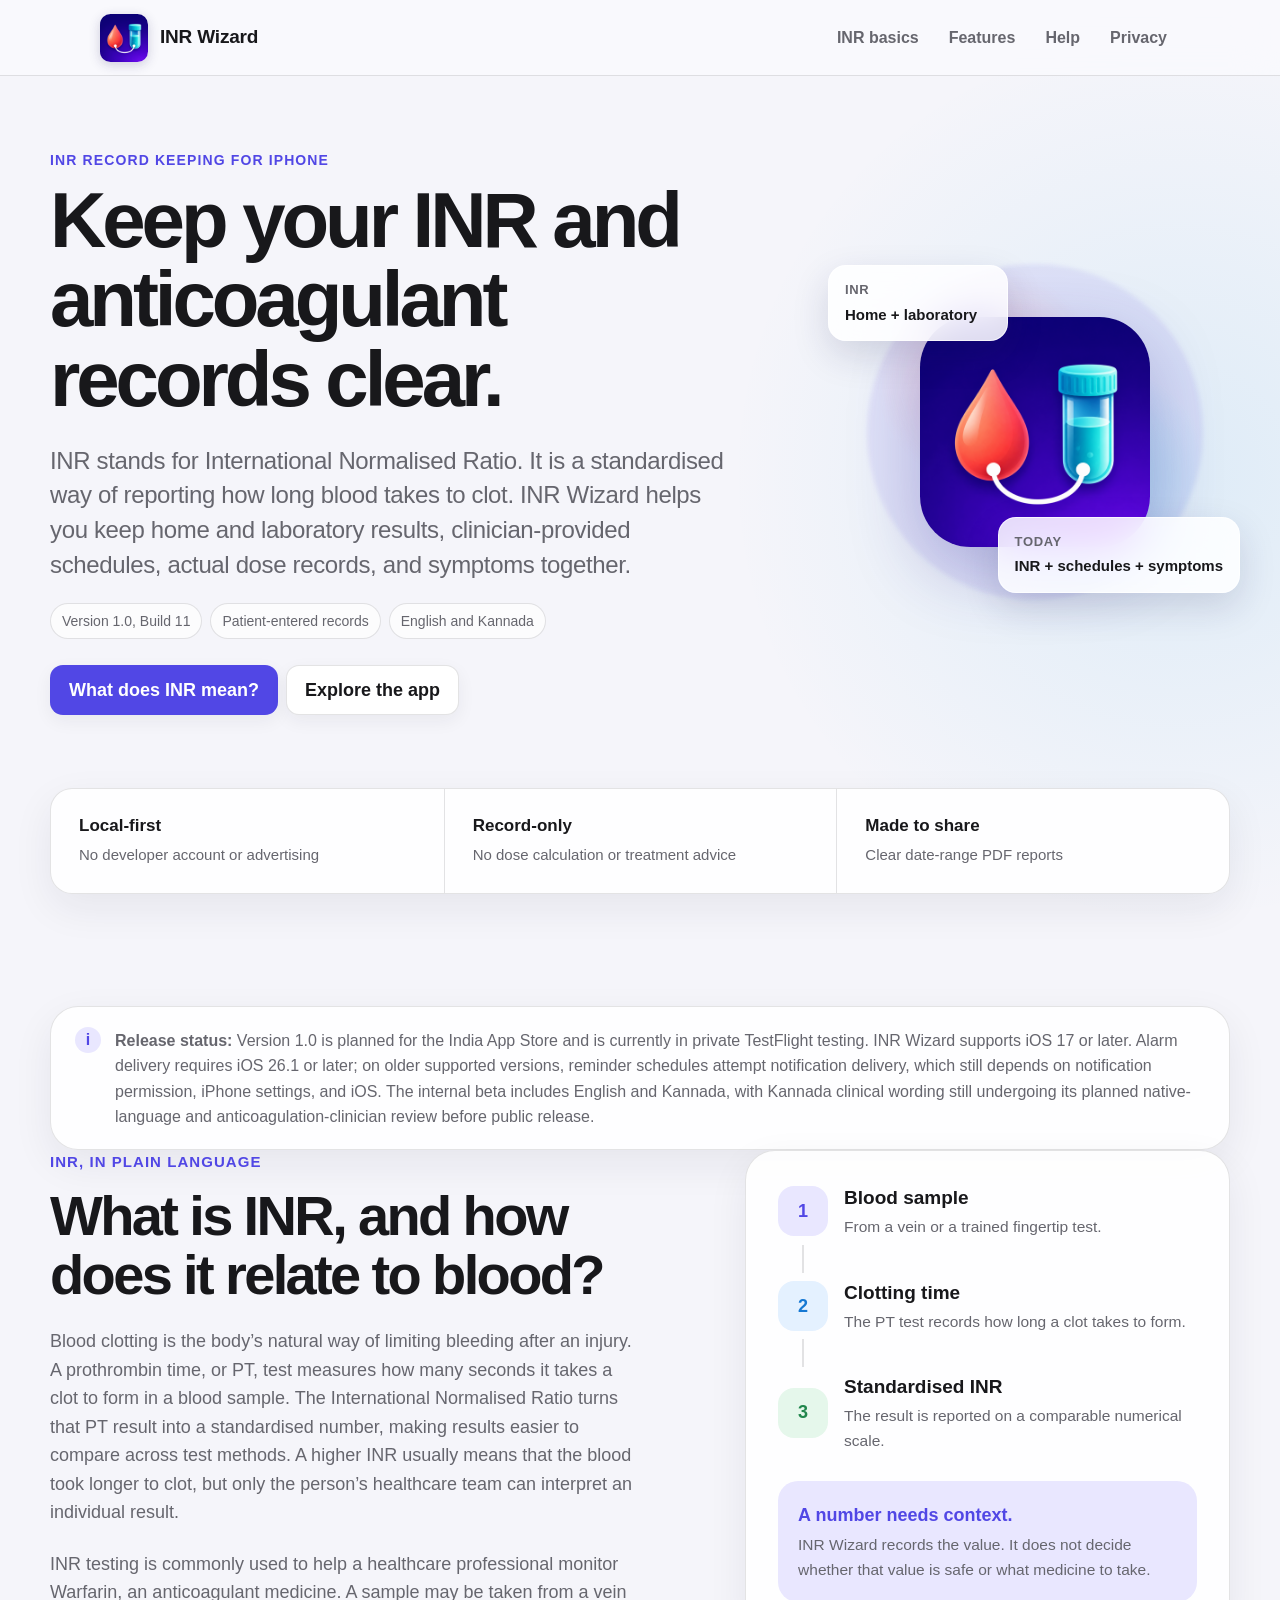
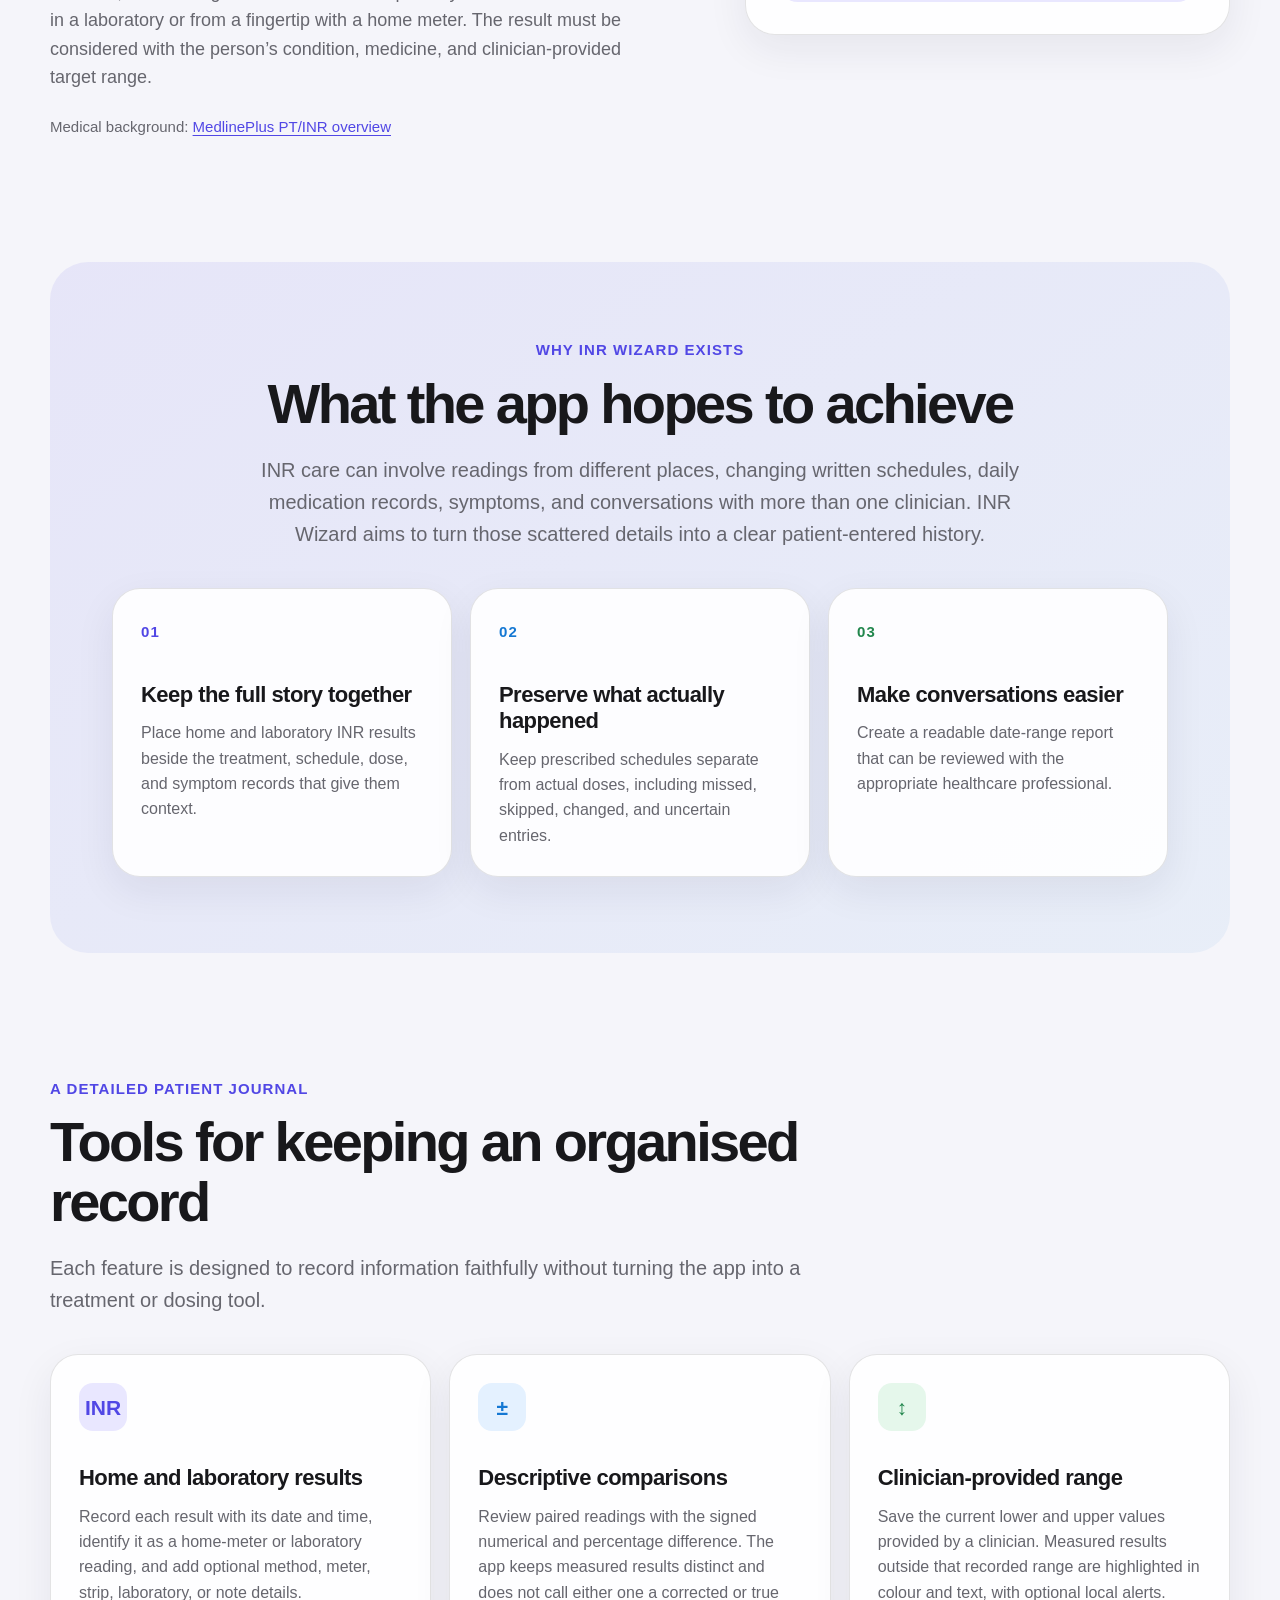
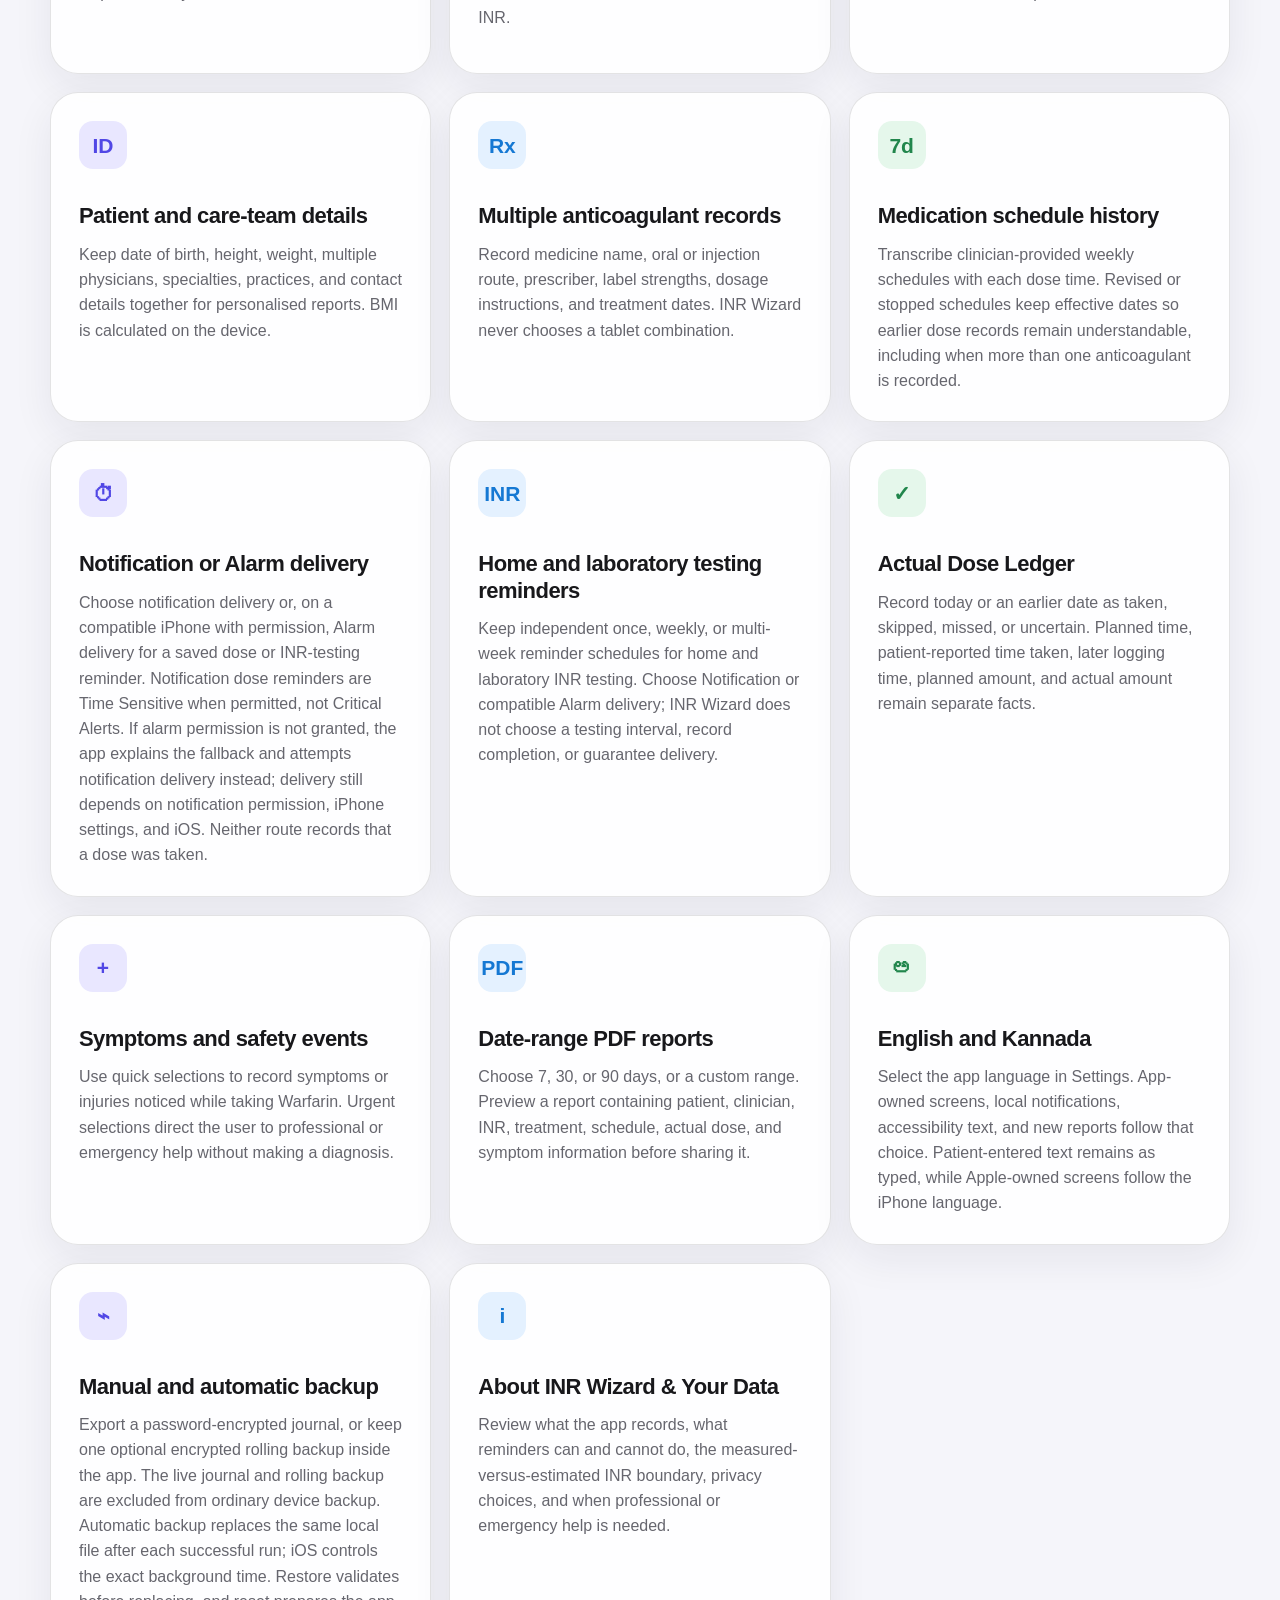
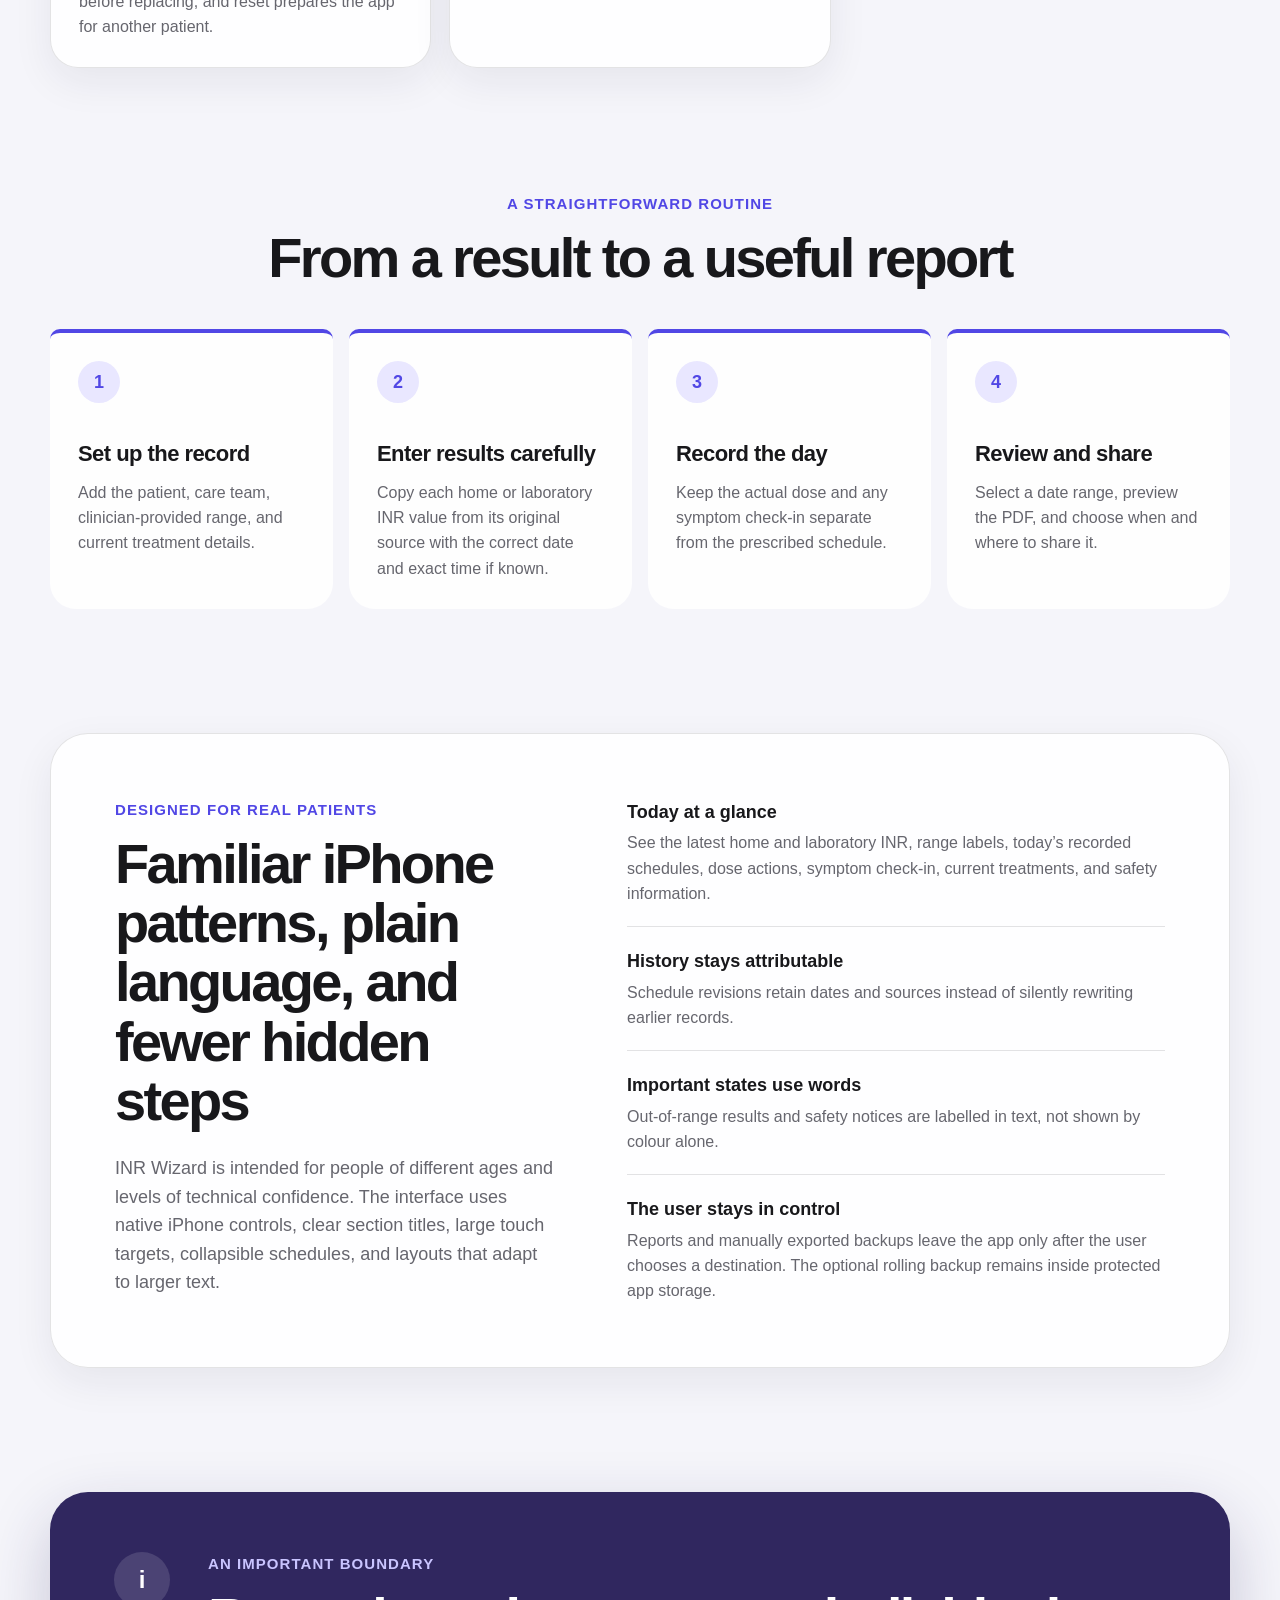
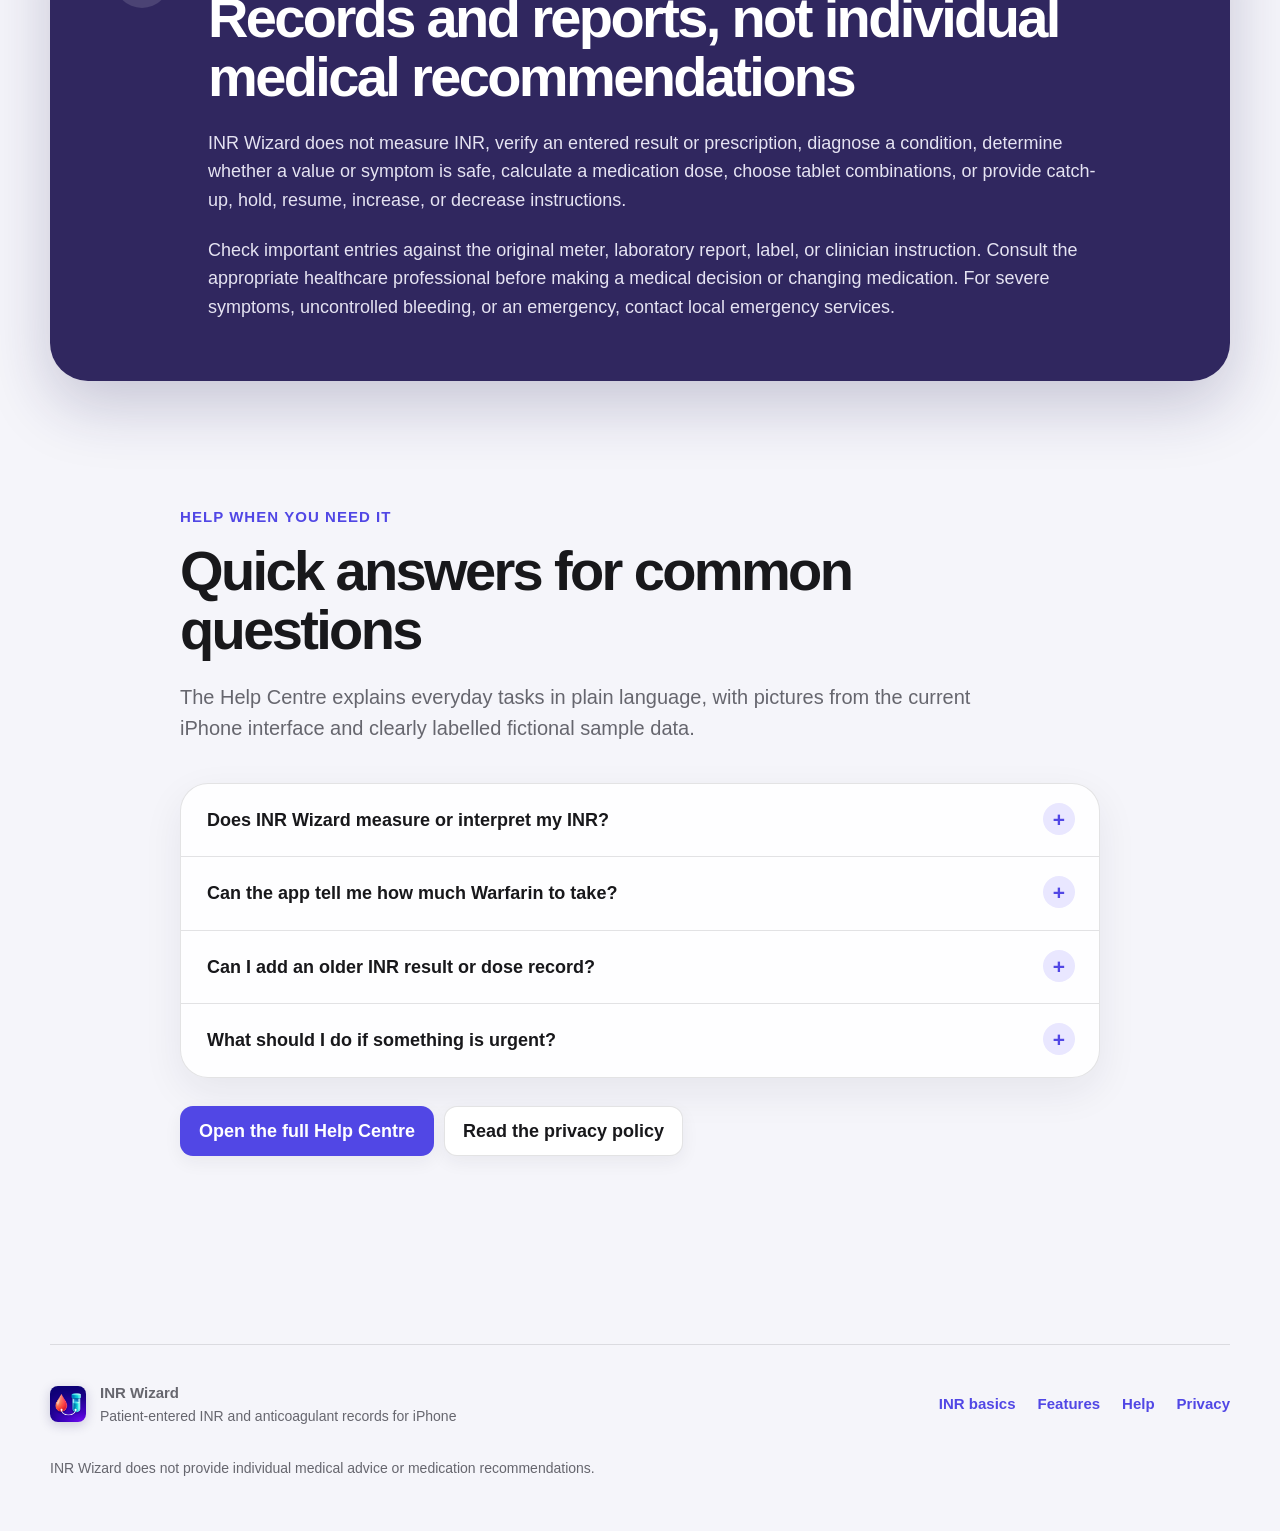
==== index.html @ 27c69335 "Update INR Wizard site for Build 11" ====
<!doctype html>
<html lang="en">
  <head>
    <meta charset="utf-8">
    <meta name="viewport" content="width=device-width, initial-scale=1">
    <title>INR Wizard · INR and anticoagulant journal for iPhone</title>
    <meta name="description" content="Learn what an INR blood-clotting result means and how INR Wizard helps patients keep home and laboratory results, prescribed Warfarin schedules, dose records, reminders, symptoms, and reports together.">
    <meta name="theme-color" content="#f5f5fa" media="(prefers-color-scheme: light)">
    <meta name="theme-color" content="#111116" media="(prefers-color-scheme: dark)">
    <link rel="canonical" href="https://www.inrwizard.com/">
    <link rel="icon" href="/assets/app-icon.png" type="image/png">
    <link rel="apple-touch-icon" href="/assets/app-icon.png">
    <link rel="stylesheet" href="/assets/styles.css?v=4">
    <meta property="og:type" content="website">
    <meta property="og:title" content="INR Wizard for iPhone">
    <meta property="og:description" content="Keep INR results, clinician-provided schedules, actual dose records, symptoms, and shareable reports in one clear journal.">
    <meta property="og:url" content="https://www.inrwizard.com/">
    <meta property="og:image" content="https://www.inrwizard.com/assets/og.png">
    <meta property="og:image:width" content="1200">
    <meta property="og:image:height" content="630">
    <meta property="og:image:alt" content="INR Wizard, Keep INR records clear, with a blood drop and specimen tube illustration">
    <meta name="twitter:card" content="summary_large_image">
  </head>
  <body>
    <a class="skip-link" href="#content">Skip to content</a>
    <header class="site-header">
      <a class="brand" href="/" aria-label="INR Wizard home">
        <img src="/assets/app-icon.png" alt="" width="48" height="48">
        <span>INR Wizard</span>
      </a>
      <nav class="site-nav" aria-label="Main navigation">
        <a href="/#what-is-inr">INR basics</a>
        <a class="nav-optional" href="/#features">Features</a>
        <a href="/support/">Help</a>
        <a href="/privacy/">Privacy</a>
      </nav>
    </header>

    <main id="content" class="page-shell marketing-shell">
      <section class="hero home-hero marketing-hero" aria-labelledby="home-title">
        <div class="hero-content">
          <p class="eyebrow">INR record keeping for iPhone</p>
          <h1 id="home-title">Keep your INR and anticoagulant records clear.</h1>
          <p class="hero-copy">
            INR stands for International Normalised Ratio. It is a standardised way of reporting
            how long blood takes to clot. INR Wizard helps you keep home and laboratory results,
            clinician-provided schedules, actual dose records, and symptoms together.
          </p>
          <div class="policy-meta" aria-label="App details">
            <span>Version 1.0, Build 11</span>
            <span>Patient-entered records</span>
            <span>English and Kannada</span>
          </div>
          <div class="hero-actions">
            <a class="button primary" href="#what-is-inr">What does INR mean?</a>
            <a class="button" href="#features">Explore the app</a>
          </div>
        </div>

        <div class="hero-visual" aria-label="INR Wizard brings INR, medication, and symptom records into one journal">
          <div class="visual-glow" aria-hidden="true"></div>
          <img class="app-hero-icon" src="/assets/app-icon.png" width="220" height="220" alt="INR Wizard app icon">
          <div class="visual-card visual-card-top" aria-hidden="true">
            <span>INR</span>
            <strong>Home + laboratory</strong>
          </div>
          <div class="visual-card visual-card-bottom" aria-hidden="true">
            <span>Today</span>
            <strong>INR + schedules + symptoms</strong>
          </div>
        </div>
      </section>

      <section class="trust-strip" aria-label="INR Wizard at a glance">
        <div><strong>Local-first</strong><span>No developer account or advertising</span></div>
        <div><strong>Record-only</strong><span>No dose calculation or treatment advice</span></div>
        <div><strong>Made to share</strong><span>Clear date-range PDF reports</span></div>
      </section>

      <aside class="notice" aria-label="Release and device availability">
        <span class="notice-symbol" aria-hidden="true">i</span>
        <p><strong>Release status:</strong> Version 1.0 is planned for the India App Store and is currently in private TestFlight testing. INR Wizard supports iOS 17 or later. Alarm delivery requires iOS 26.1 or later; on older supported versions, reminder schedules attempt notification delivery, which still depends on notification permission, iPhone settings, and iOS. The internal beta includes English and Kannada, with Kannada clinical wording still undergoing its planned native-language and anticoagulation-clinician review before public release.</p>
      </aside>

      <section id="what-is-inr" class="section split-section inr-section" aria-labelledby="inr-title">
        <div class="section-intro">
          <p class="section-kicker">INR, in plain language</p>
          <h2 id="inr-title">What is INR, and how does it relate to blood?</h2>
          <p>
            Blood clotting is the body’s natural way of limiting bleeding after an injury. A
            prothrombin time, or PT, test measures how many seconds it takes a clot to form in a
            blood sample. The International Normalised Ratio turns that PT result into a
            standardised number, making results easier to compare across test methods.
            A higher INR usually means that the blood took longer to clot, but only the person’s
            healthcare team can interpret an individual result.
          </p>
          <p>
            INR testing is commonly used to help a healthcare professional monitor Warfarin,
            an anticoagulant medicine. A sample may be taken from a vein in a laboratory or from
            a fingertip with a home meter. The result must be considered with the person’s
            condition, medicine, and clinician-provided target range.
          </p>
          <p class="source-note">
            Medical background:
            <a href="https://medlineplus.gov/lab-tests/prothrombin-time-test-and-inr-ptinr/">MedlinePlus PT/INR overview</a>
          </p>
        </div>

        <div class="inr-explainer" aria-label="How a blood sample becomes an INR result">
          <div class="inr-path-step">
            <span class="step-mark" aria-hidden="true">1</span>
            <div><strong>Blood sample</strong><p>From a vein or a trained fingertip test.</p></div>
          </div>
          <div class="path-line" aria-hidden="true"></div>
          <div class="inr-path-step">
            <span class="step-mark blue" aria-hidden="true">2</span>
            <div><strong>Clotting time</strong><p>The PT test records how long a clot takes to form.</p></div>
          </div>
          <div class="path-line" aria-hidden="true"></div>
          <div class="inr-path-step">
            <span class="step-mark green" aria-hidden="true">3</span>
            <div><strong>Standardised INR</strong><p>The result is reported on a comparable numerical scale.</p></div>
          </div>
          <div class="inr-context-note">
            <strong>A number needs context.</strong>
            <p>INR Wizard records the value. It does not decide whether that value is safe or what medicine to take.</p>
          </div>
        </div>
      </section>

      <section class="section purpose-section" aria-labelledby="purpose-title">
        <div class="section-heading centred-heading">
          <p class="section-kicker">Why INR Wizard exists</p>
          <h2 id="purpose-title">What the app hopes to achieve</h2>
          <p>
            INR care can involve readings from different places, changing written schedules,
            daily medication records, symptoms, and conversations with more than one clinician.
            INR Wizard aims to turn those scattered details into a clear patient-entered history.
          </p>
        </div>
        <div class="goal-grid">
          <article class="goal-card">
            <span class="goal-icon" aria-hidden="true">01</span>
            <h3>Keep the full story together</h3>
            <p>Place home and laboratory INR results beside the treatment, schedule, dose, and symptom records that give them context.</p>
          </article>
          <article class="goal-card blue">
            <span class="goal-icon" aria-hidden="true">02</span>
            <h3>Preserve what actually happened</h3>
            <p>Keep prescribed schedules separate from actual doses, including missed, skipped, changed, and uncertain entries.</p>
          </article>
          <article class="goal-card green">
            <span class="goal-icon" aria-hidden="true">03</span>
            <h3>Make conversations easier</h3>
            <p>Create a readable date-range report that can be reviewed with the appropriate healthcare professional.</p>
          </article>
        </div>
      </section>

      <section id="features" class="section features-section" aria-labelledby="features-title">
        <div class="section-heading">
          <p class="section-kicker">A detailed patient journal</p>
          <h2 id="features-title">Tools for keeping an organised record</h2>
          <p>Each feature is designed to record information faithfully without turning the app into a treatment or dosing tool.</p>
        </div>

        <div class="detailed-feature-grid">
          <article class="detail-card">
            <div class="feature-icon" aria-hidden="true">INR</div>
            <h3>Home and laboratory results</h3>
            <p>Record each result with its date and time, identify it as a home-meter or laboratory reading, and add optional method, meter, strip, laboratory, or note details.</p>
          </article>
          <article class="detail-card blue">
            <div class="feature-icon" aria-hidden="true">±</div>
            <h3>Descriptive comparisons</h3>
            <p>Review paired readings with the signed numerical and percentage difference. The app keeps measured results distinct and does not call either one a corrected or true INR.</p>
          </article>
          <article class="detail-card green">
            <div class="feature-icon" aria-hidden="true">↕</div>
            <h3>Clinician-provided range</h3>
            <p>Save the current lower and upper values provided by a clinician. Measured results outside that recorded range are highlighted in colour and text, with optional local alerts.</p>
          </article>
          <article class="detail-card">
            <div class="feature-icon" aria-hidden="true">ID</div>
            <h3>Patient and care-team details</h3>
            <p>Keep date of birth, height, weight, multiple physicians, specialties, practices, and contact details together for personalised reports. BMI is calculated on the device.</p>
          </article>
          <article class="detail-card blue">
            <div class="feature-icon" aria-hidden="true">Rx</div>
            <h3>Multiple anticoagulant records</h3>
            <p>Record medicine name, oral or injection route, prescriber, label strengths, dosage instructions, and treatment dates. INR Wizard never chooses a tablet combination.</p>
          </article>
          <article class="detail-card green">
            <div class="feature-icon" aria-hidden="true">7d</div>
            <h3>Medication schedule history</h3>
            <p>Transcribe clinician-provided weekly schedules with each dose time. Revised or stopped schedules keep effective dates so earlier dose records remain understandable, including when more than one anticoagulant is recorded.</p>
          </article>
          <article class="detail-card">
            <div class="feature-icon" aria-hidden="true">⏱</div>
            <h3>Notification or Alarm delivery</h3>
            <p>Choose notification delivery or, on a compatible iPhone with permission, Alarm delivery for a saved dose or INR-testing reminder. Notification dose reminders are Time Sensitive when permitted, not Critical Alerts. If alarm permission is not granted, the app explains the fallback and attempts notification delivery instead; delivery still depends on notification permission, iPhone settings, and iOS. Neither route records that a dose was taken.</p>
          </article>
          <article class="detail-card blue">
            <div class="feature-icon" aria-hidden="true">INR</div>
            <h3>Home and laboratory testing reminders</h3>
            <p>Keep independent once, weekly, or multi-week reminder schedules for home and laboratory INR testing. Choose Notification or compatible Alarm delivery; INR Wizard does not choose a testing interval, record completion, or guarantee delivery.</p>
          </article>
          <article class="detail-card green">
            <div class="feature-icon" aria-hidden="true">✓</div>
            <h3>Actual Dose Ledger</h3>
            <p>Record today or an earlier date as taken, skipped, missed, or uncertain. Planned time, patient-reported time taken, later logging time, planned amount, and actual amount remain separate facts.</p>
          </article>
          <article class="detail-card">
            <div class="feature-icon" aria-hidden="true">+</div>
            <h3>Symptoms and safety events</h3>
            <p>Use quick selections to record symptoms or injuries noticed while taking Warfarin. Urgent selections direct the user to professional or emergency help without making a diagnosis.</p>
          </article>
          <article class="detail-card blue">
            <div class="feature-icon" aria-hidden="true">PDF</div>
            <h3>Date-range PDF reports</h3>
            <p>Choose 7, 30, or 90 days, or a custom range. Preview a report containing patient, clinician, INR, treatment, schedule, actual dose, and symptom information before sharing it.</p>
          </article>
          <article class="detail-card green">
            <div class="feature-icon" aria-hidden="true">ಅ</div>
            <h3>English and Kannada</h3>
            <p>Select the app language in Settings. App-owned screens, local notifications, accessibility text, and new reports follow that choice. Patient-entered text remains as typed, while Apple-owned screens follow the iPhone language.</p>
          </article>
          <article class="detail-card">
            <div class="feature-icon" aria-hidden="true">⌁</div>
            <h3>Manual and automatic backup</h3>
            <p>Export a password-encrypted journal, or keep one optional encrypted rolling backup inside the app. The live journal and rolling backup are excluded from ordinary device backup. Automatic backup replaces the same local file after each successful run; iOS controls the exact background time. Restore validates before replacing, and reset prepares the app for another patient.</p>
          </article>
          <article class="detail-card blue">
            <div class="feature-icon" aria-hidden="true">i</div>
            <h3>About INR Wizard &amp; Your Data</h3>
            <p>Review what the app records, what reminders can and cannot do, the measured-versus-estimated INR boundary, privacy choices, and when professional or emergency help is needed.</p>
          </article>
        </div>
      </section>

      <section id="how-it-works" class="section workflow-section" aria-labelledby="workflow-title">
        <div class="section-heading centred-heading">
          <p class="section-kicker">A straightforward routine</p>
          <h2 id="workflow-title">From a result to a useful report</h2>
        </div>
        <ol class="workflow-grid">
          <li>
            <span>1</span>
            <h3>Set up the record</h3>
            <p>Add the patient, care team, clinician-provided range, and current treatment details.</p>
          </li>
          <li>
            <span>2</span>
            <h3>Enter results carefully</h3>
            <p>Copy each home or laboratory INR value from its original source with the correct date and exact time if known.</p>
          </li>
          <li>
            <span>3</span>
            <h3>Record the day</h3>
            <p>Keep the actual dose and any symptom check-in separate from the prescribed schedule.</p>
          </li>
          <li>
            <span>4</span>
            <h3>Review and share</h3>
            <p>Select a date range, preview the PDF, and choose when and where to share it.</p>
          </li>
        </ol>
      </section>

      <section class="section people-section" aria-labelledby="people-title">
        <div class="people-copy">
          <p class="section-kicker">Designed for real patients</p>
          <h2 id="people-title">Familiar iPhone patterns, plain language, and fewer hidden steps</h2>
          <p>
            INR Wizard is intended for people of different ages and levels of technical confidence.
            The interface uses native iPhone controls, clear section titles, large touch targets,
            collapsible schedules, and layouts that adapt to larger text.
          </p>
        </div>
        <ul class="people-list">
          <li><strong>Today at a glance</strong><span>See the latest home and laboratory INR, range labels, today’s recorded schedules, dose actions, symptom check-in, current treatments, and safety information.</span></li>
          <li><strong>History stays attributable</strong><span>Schedule revisions retain dates and sources instead of silently rewriting earlier records.</span></li>
          <li><strong>Important states use words</strong><span>Out-of-range results and safety notices are labelled in text, not shown by colour alone.</span></li>
          <li><strong>The user stays in control</strong><span>Reports and manually exported backups leave the app only after the user chooses a destination. The optional rolling backup remains inside protected app storage.</span></li>
        </ul>
      </section>

      <section class="section safety-section" aria-labelledby="safety-title">
        <div class="safety-symbol" aria-hidden="true">i</div>
        <div>
          <p class="section-kicker">An important boundary</p>
          <h2 id="safety-title">Records and reports, not individual medical recommendations</h2>
          <p>
            INR Wizard does not measure INR, verify an entered result or prescription, diagnose a
            condition, determine whether a value or symptom is safe, calculate a medication dose,
            choose tablet combinations, or provide catch-up, hold, resume, increase, or decrease
            instructions.
          </p>
          <p>
            Check important entries against the original meter, laboratory report, label, or
            clinician instruction. Consult the appropriate healthcare professional before making
            a medical decision or changing medication. For severe symptoms, uncontrolled bleeding,
            or an emergency, contact local emergency services.
          </p>
        </div>
      </section>

      <section id="help" class="section help-preview" aria-labelledby="help-title">
        <div class="section-heading">
          <p class="section-kicker">Help when you need it</p>
          <h2 id="help-title">Quick answers for common questions</h2>
          <p>The Help Centre explains everyday tasks in plain language, with pictures from the current iPhone interface and clearly labelled fictional sample data.</p>
        </div>
        <div class="faq-list">
          <details>
            <summary>Does INR Wizard measure or interpret my INR?</summary>
            <p>No. You copy a measured result into the app. INR Wizard organises the record and can compare it with a clinician-provided range, but it cannot decide whether the result is safe.</p>
          </details>
          <details>
            <summary>Can the app tell me how much Warfarin to take?</summary>
            <p>No. The app records a schedule that you transcribe from a clinician or prescription source. It never calculates, recommends, or changes a dose.</p>
          </details>
          <details>
            <summary>Can I add an older INR result or dose record?</summary>
            <p>Yes. Both INR results and actual-dose records can be entered retrospectively with the date and time that apply to the record.</p>
          </details>
          <details>
            <summary>What should I do if something is urgent?</summary>
            <p>Do not wait for the app or send an urgent medical question to support. Contact the appropriate healthcare professional or local emergency service.</p>
          </details>
        </div>
        <div class="section-actions">
          <a class="button primary" href="/support/">Open the full Help Centre</a>
          <a class="button" href="/privacy/">Read the privacy policy</a>
        </div>
      </section>
    </main>

    <footer class="site-footer">
      <div class="footer-brand">
        <img class="footer-icon" src="/assets/app-icon.png" alt="" width="36" height="36">
        <div><strong>INR Wizard</strong><span>Patient-entered INR and anticoagulant records for iPhone</span></div>
      </div>
      <nav aria-label="Footer navigation">
        <a href="/#what-is-inr">INR basics</a>
        <a href="/#features">Features</a>
        <a href="/support/">Help</a>
        <a href="/privacy/">Privacy</a>
      </nav>
      <p class="footer-disclaimer">INR Wizard does not provide individual medical advice or medication recommendations.</p>
    </footer>
  </body>
</html>
---- assets/styles.css ----
:root {
  color-scheme: light dark;
  --background: #f5f5fa;
  --surface: rgba(255, 255, 255, 0.9);
  --surface-solid: #ffffff;
  --text: #18181b;
  --secondary: #66666e;
  --separator: rgba(60, 60, 67, 0.14);
  --accent: #5147e5;
  --accent-soft: #e9e7ff;
  --blue: #1578d3;
  --blue-soft: #e4f1ff;
  --green: #21864c;
  --green-soft: #e5f7eb;
  --red: #b42318;
  --red-soft: #ffe7e5;
  --shadow: 0 14px 40px rgba(27, 26, 55, 0.07);
}

* {
  box-sizing: border-box;
}

html {
  scroll-behavior: smooth;
  scroll-padding-top: 96px;
}

body {
  margin: 0;
  background:
    radial-gradient(circle at 14% -8%, rgba(117, 92, 255, 0.13), transparent 32rem),
    radial-gradient(circle at 92% 6%, rgba(18, 151, 221, 0.1), transparent 28rem),
    var(--background);
  color: var(--text);
  font-family: -apple-system, BlinkMacSystemFont, "SF Pro Text", "Helvetica Neue", Arial, sans-serif;
  font-size: 18px;
  line-height: 1.58;
  -webkit-font-smoothing: antialiased;
  text-rendering: optimizeLegibility;
}

a {
  color: var(--accent);
  text-decoration-thickness: 1px;
  text-underline-offset: 3px;
}

a:focus-visible {
  outline: 3px solid var(--accent);
  outline-offset: 4px;
  border-radius: 6px;
}

.skip-link {
  position: fixed;
  top: 8px;
  left: 8px;
  z-index: 100;
  padding: 10px 14px;
  border-radius: 10px;
  background: var(--surface-solid);
  color: var(--text);
  font-weight: 700;
  transform: translateY(-150%);
}

.skip-link:focus {
  transform: translateY(0);
}

.site-header {
  position: sticky;
  top: 0;
  z-index: 10;
  display: flex;
  align-items: center;
  justify-content: space-between;
  min-height: 76px;
  padding: 10px max(24px, calc((100vw - 1080px) / 2));
  border-bottom: 1px solid var(--separator);
  background: rgba(250, 250, 253, 0.84);
  backdrop-filter: blur(22px) saturate(160%);
  -webkit-backdrop-filter: blur(22px) saturate(160%);
}

.brand {
  display: inline-flex;
  align-items: center;
  gap: 12px;
  color: var(--text);
  font-size: 19px;
  font-weight: 720;
  text-decoration: none;
  letter-spacing: -0.01em;
}

.brand img,
.footer-icon,
.app-hero-icon {
  border-radius: 22%;
  box-shadow: 0 3px 12px rgba(30, 25, 91, 0.2);
}

.site-nav {
  display: flex;
  align-items: center;
  gap: 4px;
}

.site-nav a {
  display: inline-flex;
  align-items: center;
  min-height: 44px;
  padding: 8px 13px;
  border-radius: 999px;
  color: var(--secondary);
  font-size: 16px;
  font-weight: 650;
  text-decoration: none;
}

.site-nav a[aria-current="page"] {
  background: var(--accent-soft);
  color: var(--accent);
}

.page-shell {
  width: min(1080px, calc(100% - 40px));
  margin: 0 auto;
  padding: 72px 0 64px;
}

.hero {
  max-width: 840px;
  margin: 0 auto 44px;
  text-align: center;
}

.home-hero {
  display: grid;
  grid-template-columns: minmax(0, 1fr) 220px;
  align-items: center;
  gap: 60px;
  max-width: 980px;
  text-align: left;
}

.app-hero-icon {
  width: 100%;
  height: auto;
}

.eyebrow {
  margin: 0 0 10px;
  color: var(--accent);
  font-size: 14px;
  font-weight: 760;
  letter-spacing: 0.08em;
  text-transform: uppercase;
}

.hero h1 {
  margin: 0;
  font-size: clamp(42px, 7vw, 72px);
  line-height: 1.02;
  letter-spacing: -0.052em;
}

.hero-copy {
  max-width: 730px;
  margin: 24px auto 20px;
  color: var(--secondary);
  font-size: clamp(19px, 2.3vw, 24px);
  line-height: 1.45;
  letter-spacing: -0.015em;
}

.home-hero .hero-copy {
  margin-inline: 0;
}

.policy-meta,
.hero-actions {
  display: flex;
  flex-wrap: wrap;
  justify-content: center;
  gap: 8px;
}

.home-hero .policy-meta,
.home-hero .hero-actions {
  justify-content: flex-start;
}

.policy-meta {
  color: var(--secondary);
  font-size: 14px;
}

.policy-meta span {
  padding: 6px 11px;
  border: 1px solid var(--separator);
  border-radius: 999px;
  background: rgba(255, 255, 255, 0.64);
}

.hero-actions {
  margin-top: 26px;
}

.button {
  display: inline-flex;
  align-items: center;
  justify-content: center;
  min-height: 46px;
  padding: 10px 18px;
  border: 1px solid var(--separator);
  border-radius: 13px;
  background: var(--surface-solid);
  color: var(--text);
  font-weight: 690;
  text-decoration: none;
  box-shadow: 0 6px 18px rgba(27, 26, 55, 0.06);
}

.button.primary {
  border-color: transparent;
  background: var(--accent);
  color: #ffffff;
}

.feature-grid,
.safeguard-grid {
  display: grid;
  grid-template-columns: repeat(3, 1fr);
  gap: 16px;
  margin-bottom: 28px;
}

.feature-card,
.safeguard-card {
  min-height: 264px;
  padding: 26px;
  border: 1px solid var(--separator);
  border-radius: 28px;
  background: var(--surface);
  box-shadow: var(--shadow);
}

.feature-icon,
.safeguard-icon {
  display: grid;
  width: 48px;
  height: 48px;
  margin-bottom: 24px;
  place-items: center;
  border-radius: 14px;
  background: var(--accent-soft);
  color: var(--accent);
  font-size: 21px;
  font-weight: 760;
}

.blue .feature-icon,
.blue .safeguard-icon {
  background: var(--blue-soft);
  color: var(--blue);
}

.green .feature-icon,
.green .safeguard-icon {
  background: var(--green-soft);
  color: var(--green);
}

.feature-card h2,
.safeguard-card h2 {
  margin: 0 0 9px;
  font-size: 21px;
  line-height: 1.2;
  letter-spacing: -0.022em;
}

.feature-card p,
.safeguard-card p {
  margin: 0;
  color: var(--secondary);
  font-size: 16.5px;
  line-height: 1.55;
}

.contents,
.policy-card,
.notice {
  border: 1px solid var(--separator);
  border-radius: 28px;
  background: var(--surface);
  box-shadow: var(--shadow);
}

.contents {
  display: grid;
  grid-template-columns: 150px 1fr;
  gap: 22px;
  margin-bottom: 18px;
  padding: 25px 28px;
}

.contents p {
  margin: 0;
  font-weight: 720;
}

.contents div {
  display: flex;
  flex-wrap: wrap;
  gap: 8px 20px;
}

.contents a {
  font-size: 15px;
  font-weight: 570;
  text-decoration: none;
}

.policy-card {
  overflow: hidden;
}

.policy-section {
  display: grid;
  grid-template-columns: minmax(190px, 0.55fr) minmax(0, 1.45fr);
  gap: 56px;
  padding: 46px 52px;
  scroll-margin-top: 96px;
}

.policy-section + .policy-section {
  border-top: 1px solid var(--separator);
}

.policy-section h2 {
  margin: 0;
  font-size: 22px;
  line-height: 1.25;
  letter-spacing: -0.025em;
}

.policy-section p {
  margin: 0;
}

.policy-section p + p {
  margin-top: 17px;
}

.policy-section ul,
.policy-section ol {
  margin: 0;
  padding-left: 1.25em;
}

.policy-section li + li {
  margin-top: 9px;
}

.policy-section > div {
  color: var(--secondary);
}

.contact-section {
  background: linear-gradient(120deg, rgba(234, 231, 255, 0.62), transparent 58%);
}

.notice {
  display: flex;
  align-items: flex-start;
  gap: 14px;
  margin-top: 18px;
  padding: 20px 24px;
  color: var(--secondary);
  font-size: 16px;
}

.notice-symbol {
  display: grid;
  flex: 0 0 auto;
  width: 26px;
  height: 26px;
  place-items: center;
  border-radius: 50%;
  background: var(--accent-soft);
  color: var(--accent);
  font-weight: 760;
}

.notice p {
  margin: 1px 0 0;
}

.notice.urgent .notice-symbol {
  background: var(--red-soft);
  color: var(--red);
}

.support-shell,
.not-found-shell {
  max-width: 900px;
}

.support-hero {
  max-width: 760px;
}

.not-found-shell {
  min-height: calc(100vh - 184px);
  display: grid;
  place-items: center;
  text-align: center;
}

.not-found-shell .hero-actions {
  justify-content: center;
}

footer {
  display: flex;
  align-items: center;
  justify-content: center;
  gap: 11px;
  padding: 28px 20px 48px;
  color: var(--secondary);
  font-size: 15px;
  text-align: center;
}

footer a {
  margin-left: 4px;
  font-weight: 600;
  text-decoration: none;
}

footer p {
  margin: 0;
}

@media (max-width: 820px) {
  .page-shell {
    padding-top: 52px;
  }

  .home-hero {
    grid-template-columns: minmax(0, 1fr) 150px;
    gap: 36px;
  }

  .feature-grid,
  .safeguard-grid {
    grid-template-columns: 1fr;
  }

  .feature-card,
  .safeguard-card {
    min-height: 0;
  }

  .contents,
  .policy-section {
    grid-template-columns: 1fr;
  }

  .contents {
    gap: 10px;
  }

  .policy-section {
    gap: 16px;
    padding: 34px 30px;
  }
}

@media (max-width: 600px) {
  body {
    font-size: 17px;
  }

  .site-header {
    min-height: 68px;
    padding-inline: 16px;
  }

  .brand img {
    width: 42px;
    height: 42px;
  }

  .site-nav a {
    padding-inline: 10px;
  }

  .page-shell {
    width: min(100% - 24px, 1080px);
    padding-top: 40px;
  }

  .hero,
  .home-hero {
    text-align: left;
  }

  .home-hero {
    display: flex;
    flex-direction: column-reverse;
    align-items: flex-start;
    gap: 28px;
  }

  .app-hero-icon {
    width: 104px;
  }

  .hero h1 {
    font-size: clamp(39px, 13vw, 56px);
  }

  .hero-copy {
    font-size: 19px;
  }

  .policy-meta,
  .hero-actions {
    justify-content: flex-start;
  }

  .feature-card,
  .safeguard-card,
  .contents,
  .policy-card,
  .notice {
    border-radius: 22px;
  }

  .feature-card,
  .safeguard-card {
    padding: 23px;
  }

  .contents {
    padding: 22px;
  }

  .policy-section {
    padding: 28px 23px;
  }

  footer {
    flex-wrap: wrap;
  }
}

@media (prefers-reduced-motion: reduce) {
  html {
    scroll-behavior: auto;
  }
}

@media (prefers-color-scheme: dark) {
  :root {
    --background: #111116;
    --surface: rgba(31, 31, 38, 0.88);
    --surface-solid: #25252c;
    --text: #f4f4f7;
    --secondary: #b7b7c0;
    --separator: rgba(235, 235, 245, 0.13);
    --accent: #b0aaff;
    --accent-soft: #343054;
    --blue-soft: #1c384e;
    --blue: #72baff;
    --green-soft: #1e4030;
    --green: #69d594;
    --red-soft: #4e2827;
    --red: #ff9b94;
    --shadow: 0 14px 44px rgba(0, 0, 0, 0.2);
  }

  .site-header {
    background: rgba(18, 18, 23, 0.82);
  }

  .policy-meta span {
    background: rgba(32, 32, 39, 0.65);
  }

  .contact-section {
    background: linear-gradient(120deg, rgba(67, 60, 108, 0.48), transparent 58%);
  }
}

/* Marketing home */

.marketing-shell {
  width: min(1180px, calc(100% - 48px));
  padding-top: 56px;
}

.marketing-hero {
  grid-template-columns: minmax(0, 1fr) minmax(300px, 390px);
  gap: clamp(48px, 8vw, 96px);
  max-width: none;
  min-height: 600px;
  margin-bottom: 56px;
}

.marketing-hero h1 {
  max-width: 780px;
  font-size: clamp(48px, 6.4vw, 78px);
}

.marketing-hero .hero-copy {
  max-width: 760px;
}

.hero-visual {
  position: relative;
  display: grid;
  min-height: 430px;
  place-items: center;
  isolation: isolate;
}

.hero-visual .app-hero-icon {
  position: relative;
  z-index: 2;
  width: min(230px, 62%);
  box-shadow: 0 24px 70px rgba(50, 39, 143, 0.28);
}

.visual-glow {
  position: absolute;
  width: 86%;
  aspect-ratio: 1;
  border-radius: 50%;
  background:
    radial-gradient(circle at 36% 34%, rgba(255, 104, 96, 0.24), transparent 36%),
    radial-gradient(circle at 66% 64%, rgba(0, 186, 220, 0.24), transparent 39%),
    rgba(98, 82, 233, 0.1);
  filter: blur(2px);
  z-index: -1;
}

.visual-card {
  position: absolute;
  z-index: 3;
  display: flex;
  flex-direction: column;
  min-width: 180px;
  gap: 2px;
  padding: 14px 16px;
  border: 1px solid rgba(255, 255, 255, 0.74);
  border-radius: 18px;
  background: rgba(255, 255, 255, 0.86);
  color: var(--text);
  box-shadow: 0 14px 36px rgba(36, 31, 89, 0.15);
  backdrop-filter: blur(18px) saturate(160%);
  -webkit-backdrop-filter: blur(18px) saturate(160%);
}

.visual-card span {
  color: var(--secondary);
  font-size: 13px;
  font-weight: 740;
  letter-spacing: 0.05em;
  text-transform: uppercase;
}

.visual-card strong {
  font-size: 15px;
}

.visual-card-top {
  top: 48px;
  left: -12px;
}

.visual-card-bottom {
  right: -10px;
  bottom: 54px;
}

.trust-strip {
  display: grid;
  grid-template-columns: repeat(3, 1fr);
  margin-bottom: 112px;
  overflow: hidden;
  border: 1px solid var(--separator);
  border-radius: 22px;
  background: var(--surface);
  box-shadow: var(--shadow);
}

.trust-strip div {
  display: flex;
  flex-direction: column;
  gap: 3px;
  min-height: 104px;
  padding: 24px 28px;
}

.trust-strip div + div {
  border-left: 1px solid var(--separator);
}

.trust-strip strong {
  font-size: 17px;
}

.trust-strip span {
  color: var(--secondary);
  font-size: 15px;
}

.section {
  margin-bottom: 124px;
  scroll-margin-top: 104px;
}

.section-kicker {
  margin: 0 0 12px;
  color: var(--accent);
  font-size: 15px;
  font-weight: 760;
  letter-spacing: 0.07em;
  text-transform: uppercase;
}

.section h2 {
  margin: 0;
  font-size: clamp(36px, 5vw, 56px);
  line-height: 1.06;
  letter-spacing: -0.047em;
}

.section h3 {
  margin: 0;
  font-size: 22px;
  line-height: 1.2;
  letter-spacing: -0.025em;
}

.section-heading {
  max-width: 800px;
  margin-bottom: 38px;
}

.section-heading > p:last-child,
.centred-heading > p:last-child,
.section-intro > p:not(.section-kicker),
.people-copy > p:last-child {
  color: var(--secondary);
}

.section-heading > p:last-child,
.centred-heading > p:last-child {
  margin: 22px 0 0;
  font-size: 20px;
}

.centred-heading {
  max-width: 810px;
  margin-right: auto;
  margin-left: auto;
  text-align: center;
}

.split-section {
  display: grid;
  grid-template-columns: minmax(0, 1.1fr) minmax(340px, 0.9fr);
  align-items: start;
  gap: clamp(54px, 8vw, 104px);
}

.section-intro > p:not(.section-kicker) {
  max-width: 66ch;
  margin: 23px 0 0;
}

.section-intro .source-note {
  font-size: 15px;
}

.inr-explainer {
  padding: 32px;
  border: 1px solid var(--separator);
  border-radius: 30px;
  background: var(--surface);
  box-shadow: var(--shadow);
}

.inr-path-step {
  display: grid;
  grid-template-columns: 50px 1fr;
  align-items: center;
  gap: 16px;
}

.inr-path-step strong {
  display: block;
  margin-bottom: 2px;
  font-size: 19px;
}

.inr-path-step p,
.inr-context-note p {
  margin: 0;
  color: var(--secondary);
  font-size: 15.5px;
}

.step-mark {
  display: grid;
  width: 50px;
  height: 50px;
  place-items: center;
  border-radius: 16px;
  background: var(--accent-soft);
  color: var(--accent);
  font-weight: 780;
}

.step-mark.blue {
  background: var(--blue-soft);
  color: var(--blue);
}

.step-mark.green {
  background: var(--green-soft);
  color: var(--green);
}

.path-line {
  width: 2px;
  height: 28px;
  margin: 5px 0 5px 24px;
  background: var(--separator);
}

.inr-context-note {
  margin-top: 28px;
  padding: 20px;
  border-radius: 20px;
  background: var(--accent-soft);
}

.inr-context-note strong {
  display: block;
  margin-bottom: 4px;
  color: var(--accent);
}

.purpose-section {
  padding: 76px 62px;
  border-radius: 38px;
  background: linear-gradient(145deg, rgba(81, 71, 229, 0.09), rgba(21, 120, 211, 0.06));
}

.goal-grid,
.detailed-feature-grid {
  display: grid;
  grid-template-columns: repeat(3, 1fr);
  gap: 18px;
}

.goal-card,
.detail-card {
  border: 1px solid var(--separator);
  background: var(--surface);
  box-shadow: var(--shadow);
}

.goal-card {
  min-height: 270px;
  padding: 28px;
  border-radius: 28px;
}

.goal-icon {
  display: inline-flex;
  margin-bottom: 38px;
  color: var(--accent);
  font-size: 15px;
  font-weight: 780;
  letter-spacing: 0.08em;
}

.goal-card.blue .goal-icon {
  color: var(--blue);
}

.goal-card.green .goal-icon {
  color: var(--green);
}

.goal-card p,
.detail-card p,
.workflow-grid p {
  margin: 12px 0 0;
  color: var(--secondary);
  font-size: 16px;
}

.detailed-feature-grid {
  grid-template-columns: repeat(3, 1fr);
}

.detail-card {
  min-height: 320px;
  padding: 28px;
  border-radius: 28px;
}

.detail-card .feature-icon {
  margin-bottom: 34px;
}

.detail-card p {
  line-height: 1.58;
}

.workflow-grid {
  display: grid;
  grid-template-columns: repeat(4, 1fr);
  gap: 16px;
  margin: 42px 0 0;
  padding: 0;
  list-style: none;
}

.workflow-grid li {
  min-height: 260px;
  padding: 28px;
  border-top: 4px solid var(--accent);
  border-radius: 10px 10px 26px 26px;
  background: var(--surface);
}

.workflow-grid li > span {
  display: grid;
  width: 42px;
  height: 42px;
  margin-bottom: 38px;
  place-items: center;
  border-radius: 50%;
  background: var(--accent-soft);
  color: var(--accent);
  font-weight: 780;
}

.people-section {
  display: grid;
  grid-template-columns: minmax(0, 0.9fr) minmax(0, 1.1fr);
  gap: 72px;
  padding: 64px;
  border: 1px solid var(--separator);
  border-radius: 38px;
  background: var(--surface);
  box-shadow: var(--shadow);
}

.people-copy > p:last-child {
  margin: 24px 0 0;
}

.people-list {
  margin: 0;
  padding: 0;
  list-style: none;
}

.people-list li {
  display: flex;
  flex-direction: column;
  gap: 4px;
  padding: 20px 0;
  border-bottom: 1px solid var(--separator);
}

.people-list li:first-child {
  padding-top: 0;
}

.people-list li:last-child {
  padding-bottom: 0;
  border-bottom: 0;
}

.people-list span {
  color: var(--secondary);
  font-size: 16px;
}

.safety-section {
  display: grid;
  grid-template-columns: 66px 1fr;
  gap: 28px;
  padding: 60px 64px;
  border-radius: 38px;
  background: #30275f;
  color: #ffffff;
  box-shadow: 0 24px 64px rgba(34, 27, 85, 0.22);
}

.safety-section .section-kicker {
  color: #c9c4ff;
}

.safety-section p:not(.section-kicker) {
  max-width: 900px;
  margin: 22px 0 0;
  color: #e5e3f2;
}

.safety-symbol {
  display: grid;
  width: 56px;
  height: 56px;
  place-items: center;
  border-radius: 50%;
  background: rgba(255, 255, 255, 0.13);
  color: #ffffff;
  font-size: 24px;
  font-weight: 780;
}

.help-preview {
  max-width: 920px;
  margin-right: auto;
  margin-left: auto;
}

.faq-list {
  overflow: hidden;
  border: 1px solid var(--separator);
  border-radius: 28px;
  background: var(--surface);
  box-shadow: var(--shadow);
}

.faq-list details + details {
  border-top: 1px solid var(--separator);
}

.faq-list summary {
  position: relative;
  min-height: 68px;
  padding: 22px 64px 22px 26px;
  cursor: pointer;
  font-weight: 690;
  list-style: none;
}

.faq-list summary::-webkit-details-marker {
  display: none;
}

.faq-list summary::after {
  position: absolute;
  top: 19px;
  right: 24px;
  display: grid;
  width: 32px;
  height: 32px;
  place-items: center;
  border-radius: 50%;
  background: var(--accent-soft);
  color: var(--accent);
  content: "+";
  font-size: 21px;
}

.faq-list details[open] summary::after {
  content: "−";
}

.faq-list details p {
  max-width: 72ch;
  margin: -4px 64px 26px 26px;
  color: var(--secondary);
}

.section-actions {
  display: flex;
  flex-wrap: wrap;
  gap: 10px;
  margin-top: 28px;
}

.site-footer {
  display: grid;
  grid-template-columns: minmax(260px, 1fr) auto;
  align-items: center;
  justify-content: initial;
  gap: 30px 60px;
  width: min(1180px, calc(100% - 48px));
  margin: 0 auto;
  padding: 36px 0 52px;
  border-top: 1px solid var(--separator);
  text-align: left;
}

.footer-brand {
  display: flex;
  align-items: center;
  gap: 14px;
}

.footer-brand div {
  display: flex;
  flex-direction: column;
}

.footer-brand span {
  color: var(--secondary);
  font-size: 14px;
}

.site-footer nav {
  display: flex;
  flex-wrap: wrap;
  justify-content: flex-end;
  gap: 10px 22px;
}

.site-footer a {
  min-height: 44px;
  display: inline-flex;
  align-items: center;
  margin: 0;
}

.footer-disclaimer {
  grid-column: 1 / -1;
  margin: 0;
  color: var(--secondary);
  font-size: 14px;
}

@media (max-width: 980px) {
  .marketing-hero {
    grid-template-columns: minmax(0, 1fr) 300px;
    gap: 42px;
  }

  .visual-card-top {
    left: -2px;
  }

  .visual-card-bottom {
    right: -2px;
  }

  .goal-grid,
  .detailed-feature-grid {
    grid-template-columns: repeat(2, 1fr);
  }

  .workflow-grid {
    grid-template-columns: repeat(2, 1fr);
  }

  .people-section {
    grid-template-columns: 1fr;
    gap: 44px;
  }
}

@media (max-width: 820px) {
  .marketing-shell {
    padding-top: 38px;
  }

  .marketing-hero {
    display: flex;
    min-height: 0;
    flex-direction: column-reverse;
    align-items: flex-start;
    gap: 36px;
  }

  .hero-visual {
    width: min(100%, 520px);
    min-height: 300px;
    margin: 0 auto;
  }

  .hero-visual .app-hero-icon {
    width: 170px;
  }

  .visual-card-top {
    top: 34px;
    left: 18px;
  }

  .visual-card-bottom {
    right: 18px;
    bottom: 34px;
  }

  .trust-strip {
    grid-template-columns: 1fr;
  }

  .trust-strip div + div {
    border-top: 1px solid var(--separator);
    border-left: 0;
  }

  .split-section {
    grid-template-columns: 1fr;
  }

  .purpose-section,
  .people-section,
  .safety-section {
    padding: 44px 36px;
  }
}

@media (max-width: 600px) {
  .site-header {
    flex-wrap: wrap;
    gap: 4px 12px;
    padding: 8px 14px 6px;
  }

  .brand span {
    display: inline;
  }

  .site-nav {
    width: 100%;
    justify-content: space-between;
  }

  .site-nav a {
    padding: 6px 8px;
    font-size: 14px;
  }

  .marketing-shell,
  .site-footer {
    width: min(100% - 24px, 1180px);
  }

  .marketing-hero h1 {
    font-size: clamp(41px, 12vw, 56px);
  }

  .hero-visual {
    min-height: 250px;
  }

  .hero-visual .app-hero-icon {
    width: 132px;
  }

  .visual-card {
    min-width: 145px;
    padding: 11px 13px;
  }

  .visual-card strong {
    font-size: 13px;
  }

  .visual-card-top {
    top: 22px;
    left: 0;
  }

  .visual-card-bottom {
    right: 0;
    bottom: 22px;
  }

  .hero-actions .button,
  .section-actions .button {
    width: 100%;
  }

  .section {
    margin-bottom: 88px;
  }

  .section h2 {
    font-size: clamp(34px, 10vw, 46px);
  }

  .purpose-section {
    margin-right: -2px;
    margin-left: -2px;
    padding: 42px 20px;
    border-radius: 28px;
  }

  .goal-grid,
  .detailed-feature-grid,
  .workflow-grid {
    grid-template-columns: 1fr;
  }

  .goal-card,
  .detail-card,
  .workflow-grid li {
    min-height: 0;
  }

  .people-section,
  .safety-section {
    grid-template-columns: 1fr;
    padding: 36px 24px;
    border-radius: 28px;
  }

  .faq-list summary {
    padding-left: 20px;
  }

  .faq-list details p {
    margin-right: 24px;
    margin-left: 20px;
  }

  .site-footer {
    grid-template-columns: 1fr;
    gap: 24px;
  }

  .site-footer nav {
    justify-content: flex-start;
  }

  .footer-disclaimer {
    grid-column: 1;
  }
}

@media (max-width: 430px) {
  .site-nav .nav-optional {
    display: none;
  }
}

@media (prefers-color-scheme: dark) {
  .visual-card {
    border-color: rgba(235, 235, 245, 0.14);
    background: rgba(38, 38, 47, 0.88);
  }

  .purpose-section {
    background: linear-gradient(145deg, rgba(104, 90, 225, 0.17), rgba(21, 120, 211, 0.1));
  }

  .safety-section {
    background: #282342;
  }
}

@media (forced-colors: active) {
  .button,
  .goal-card,
  .detail-card,
  .faq-list,
  .people-section,
  .inr-explainer,
  .trust-strip {
    border: 1px solid CanvasText;
  }

  .button:focus-visible,
  a:focus-visible,
  summary:focus-visible {
    outline: 3px solid Highlight;
  }
}

/* Help centre */

.help-centre-shell {
  width: min(1180px, calc(100% - 48px));
}

.help-hero {
  max-width: 880px;
  margin-bottom: 72px;
}

.help-hero h1 {
  font-size: clamp(46px, 7vw, 74px);
}

.help-shortcuts {
  margin-bottom: 24px;
}

.help-shortcuts .section-heading {
  margin-bottom: 26px;
}

.help-shortcuts h2 {
  margin: 0;
  font-size: clamp(32px, 4.5vw, 48px);
  line-height: 1.08;
  letter-spacing: -0.042em;
}

.shortcut-grid {
  display: grid;
  grid-template-columns: repeat(3, 1fr);
  gap: 14px;
}

.shortcut-grid a {
  display: grid;
  grid-template-columns: 52px 1fr;
  gap: 2px 15px;
  min-height: 132px;
  padding: 22px;
  border: 1px solid var(--separator);
  border-radius: 24px;
  background: var(--surface);
  color: var(--text);
  text-decoration: none;
  box-shadow: var(--shadow);
}

.shortcut-grid a > span {
  grid-row: 1 / 3;
  display: grid;
  width: 52px;
  height: 52px;
  place-items: center;
  border-radius: 16px;
  background: var(--accent-soft);
  color: var(--accent);
  font-size: 15px;
  font-weight: 780;
}

.shortcut-grid a strong {
  align-self: end;
  font-size: 17px;
  line-height: 1.25;
}

.shortcut-grid a small {
  color: var(--secondary);
  font-size: 14px;
  line-height: 1.4;
}

.persistent-urgent {
  max-width: none;
  margin: 28px 0 74px;
  padding: 26px 28px;
}

.persistent-urgent h2 {
  margin: 0 0 5px;
  color: var(--text);
  font-size: 20px;
  line-height: 1.25;
}

.help-layout {
  display: grid;
  grid-template-columns: 230px minmax(0, 1fr);
  align-items: start;
  gap: 54px;
}

.help-contents {
  position: sticky;
  top: 96px;
  display: flex;
  flex-direction: column;
  padding: 18px;
  border: 1px solid var(--separator);
  border-radius: 22px;
  background: var(--surface);
}

.help-contents p {
  margin: 4px 10px 10px;
  color: var(--secondary);
  font-size: 13px;
  font-weight: 780;
  letter-spacing: 0.06em;
  text-transform: uppercase;
}

.help-contents a {
  display: flex;
  align-items: center;
  min-height: 42px;
  padding: 7px 10px;
  border-radius: 10px;
  color: var(--secondary);
  font-size: 14px;
  font-weight: 620;
  line-height: 1.3;
  text-decoration: none;
}

.help-contents a:hover {
  background: var(--accent-soft);
  color: var(--accent);
}

.help-topic {
  margin-bottom: 82px;
  scroll-margin-top: 104px;
}

.help-topic > h2 {
  max-width: 760px;
  margin: 0 0 26px;
  font-size: clamp(32px, 4vw, 46px);
  line-height: 1.08;
  letter-spacing: -0.04em;
}

.help-faq-list summary {
  font-size: 17px;
}

.help-faq-list details p {
  font-size: 16px;
  line-height: 1.62;
}

.help-faq-list details p strong {
  color: var(--text);
}

.help-visual {
  display: grid;
  grid-template-columns: minmax(0, 1fr) minmax(250px, 330px);
  align-items: start;
  gap: 28px;
}

.help-visual-wide-copy {
  grid-template-columns: minmax(0, 1fr) minmax(250px, 310px);
}

.help-figure {
  position: relative;
  margin: 0;
  padding: 14px;
  border: 1px solid var(--separator);
  border-radius: 30px;
  background: var(--surface);
  box-shadow: var(--shadow);
  text-align: center;
}

.help-figure a {
  display: block;
  border-radius: 22px;
  line-height: 0;
}

.help-figure img {
  display: block;
  width: 100%;
  height: auto;
  border: 1px solid var(--separator);
  border-radius: 22px;
  background: #f4f4f8;
}

.help-figure figcaption {
  padding: 14px 7px 5px;
  color: var(--secondary);
  font-size: 14px;
  line-height: 1.48;
  text-align: left;
}

.sample-chip {
  position: absolute;
  z-index: 1;
  top: 26px;
  left: 26px;
  display: inline-flex;
  min-height: 30px;
  align-items: center;
  padding: 5px 10px;
  border: 1px solid rgba(255, 255, 255, 0.64);
  border-radius: 999px;
  background: rgba(24, 24, 28, 0.84);
  color: #fff;
  font-size: 11px;
  font-weight: 760;
  letter-spacing: 0.03em;
  line-height: 1.2;
  text-transform: uppercase;
  backdrop-filter: blur(12px);
}

.contact-help {
  padding: 42px;
  border: 1px solid var(--separator);
  border-radius: 28px;
  background: linear-gradient(120deg, rgba(234, 231, 255, 0.62), var(--surface) 72%);
  box-shadow: var(--shadow);
}

.contact-help p:not(.section-kicker) {
  color: var(--secondary);
}

summary:focus-visible {
  outline: 3px solid var(--accent);
  outline-offset: -4px;
  border-radius: 12px;
}

@media (max-width: 980px) {
  .shortcut-grid {
    grid-template-columns: repeat(2, 1fr);
  }

  .help-layout {
    grid-template-columns: 1fr;
    gap: 56px;
  }

  .help-contents {
    position: static;
    display: grid;
    grid-template-columns: repeat(3, 1fr);
  }

  .help-contents p {
    grid-column: 1 / -1;
  }

  .help-visual,
  .help-visual-wide-copy {
    grid-template-columns: minmax(0, 1fr) minmax(240px, 300px);
  }
}

@media (max-width: 760px) {
  .help-visual,
  .help-visual-wide-copy {
    grid-template-columns: 1fr;
  }

  .help-figure {
    width: min(100%, 370px);
    justify-self: center;
  }
}

@media (max-width: 600px) {
  .help-centre-shell {
    width: min(100% - 24px, 1180px);
  }

  .help-hero {
    margin-bottom: 56px;
  }

  .help-hero h1 {
    font-size: clamp(42px, 13vw, 58px);
  }

  .shortcut-grid,
  .help-contents {
    grid-template-columns: 1fr;
  }

  .shortcut-grid a {
    min-height: 116px;
  }

  .persistent-urgent {
    margin-bottom: 56px;
    padding: 22px;
  }

  .help-topic {
    margin-bottom: 64px;
  }

  .contact-help {
    padding: 30px 22px;
  }

  .help-figure {
    padding: 10px;
    border-radius: 25px;
  }

  .help-figure a,
  .help-figure img {
    border-radius: 18px;
  }

  .sample-chip {
    top: 20px;
    left: 20px;
  }
}

@media (prefers-color-scheme: dark) {
  .contact-help {
    background: linear-gradient(120deg, rgba(67, 60, 108, 0.48), var(--surface) 72%);
  }
}
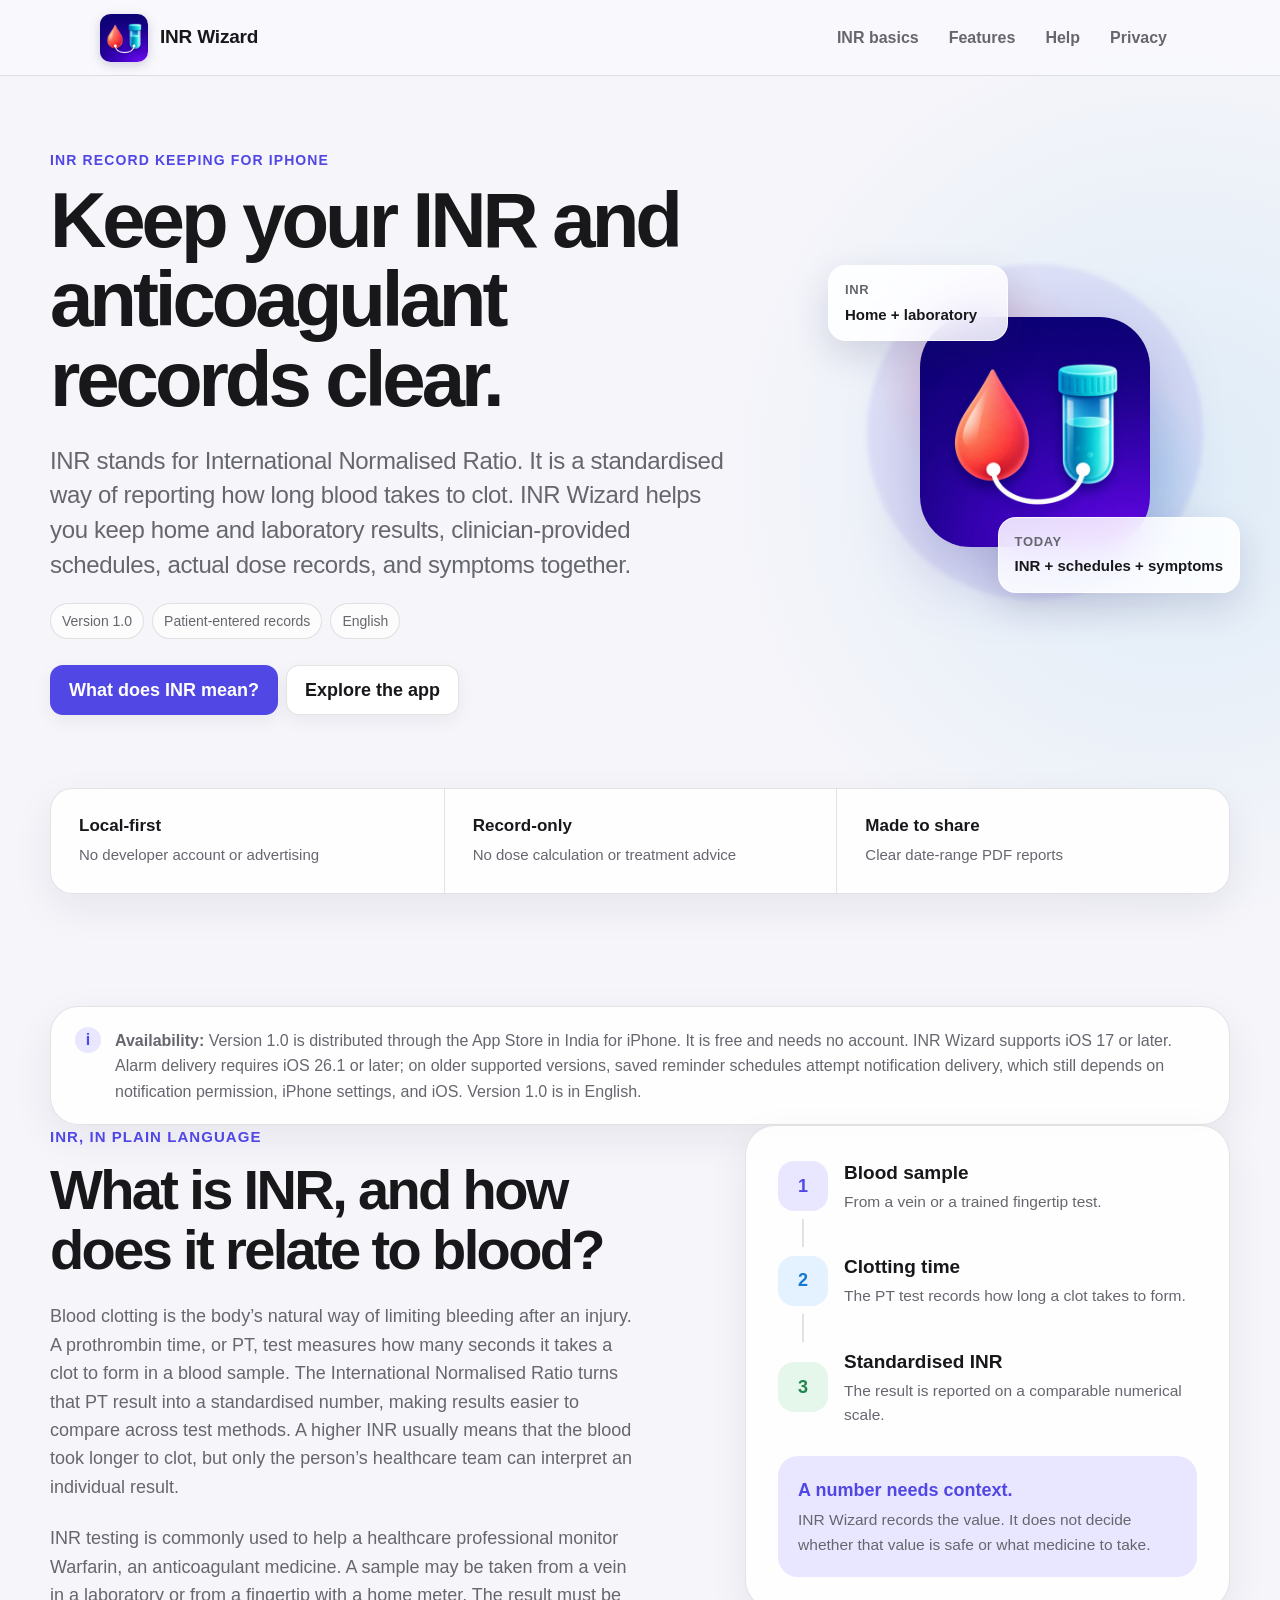
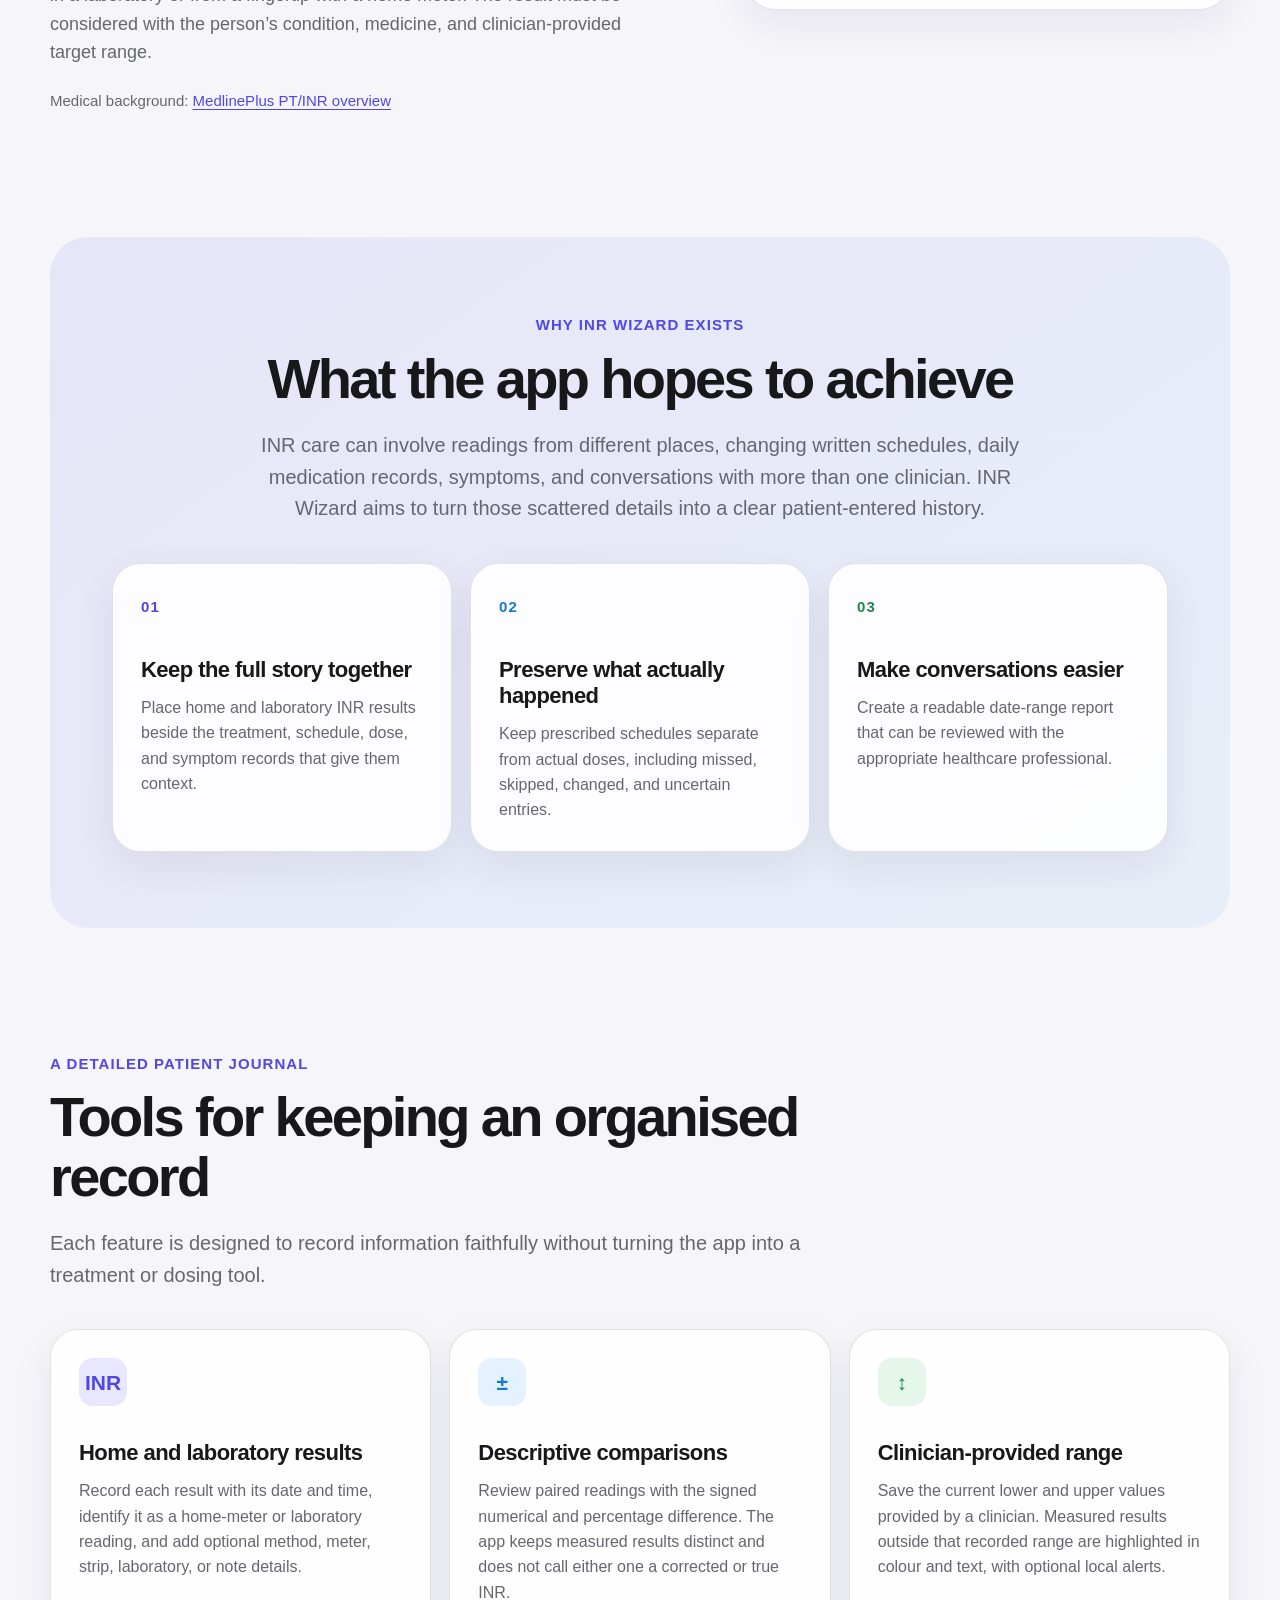
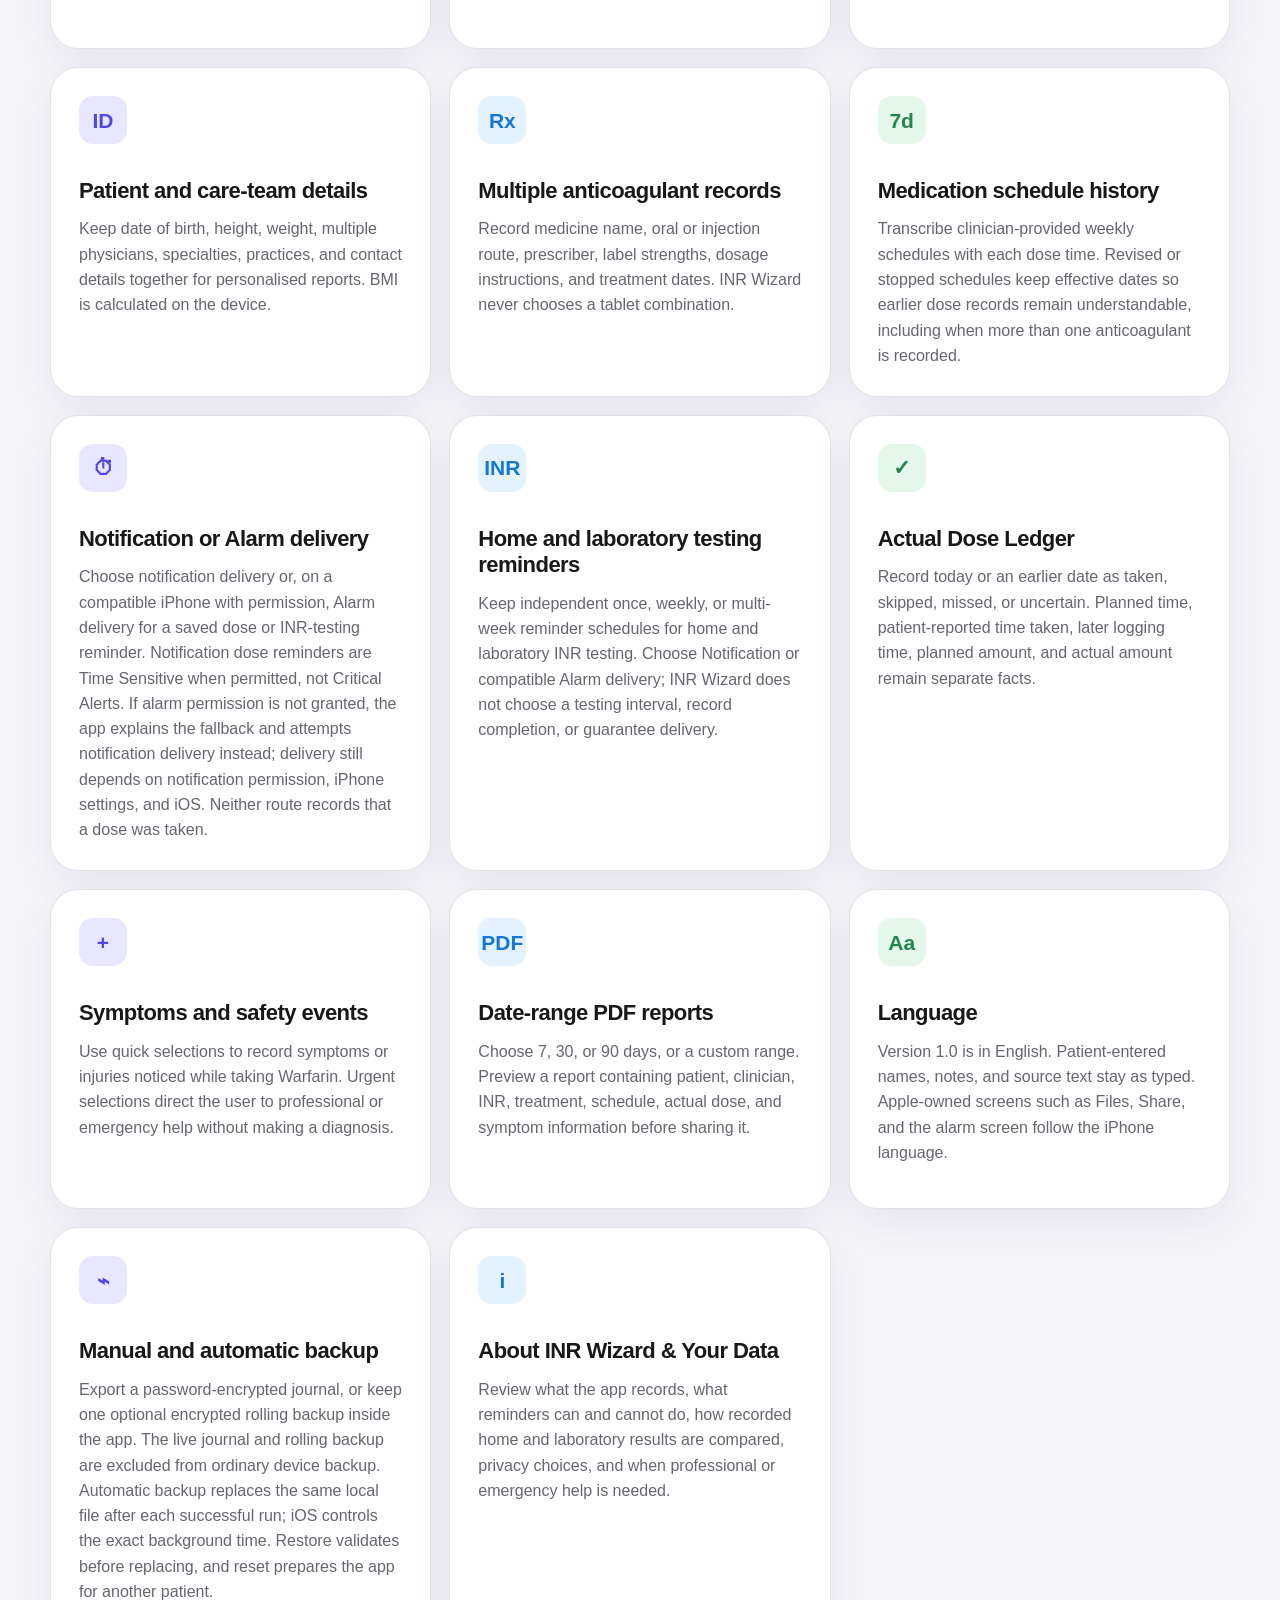
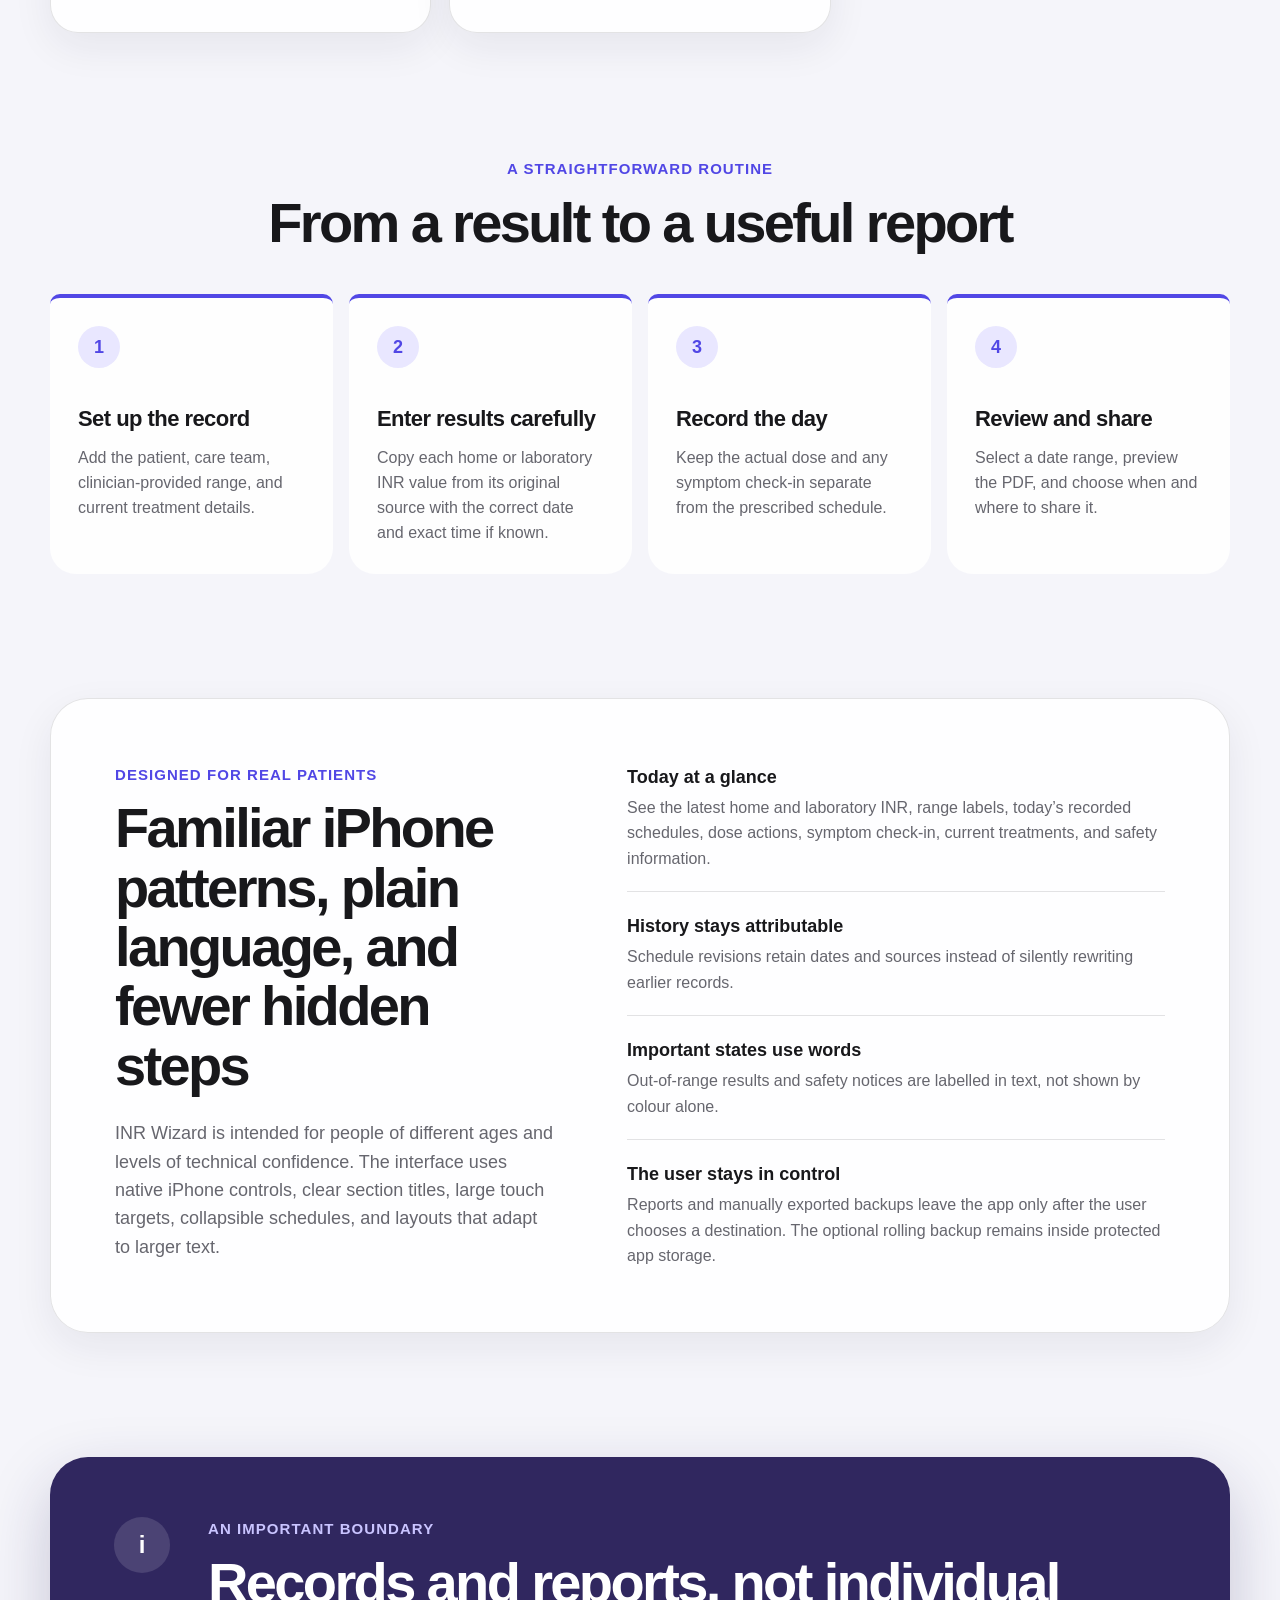
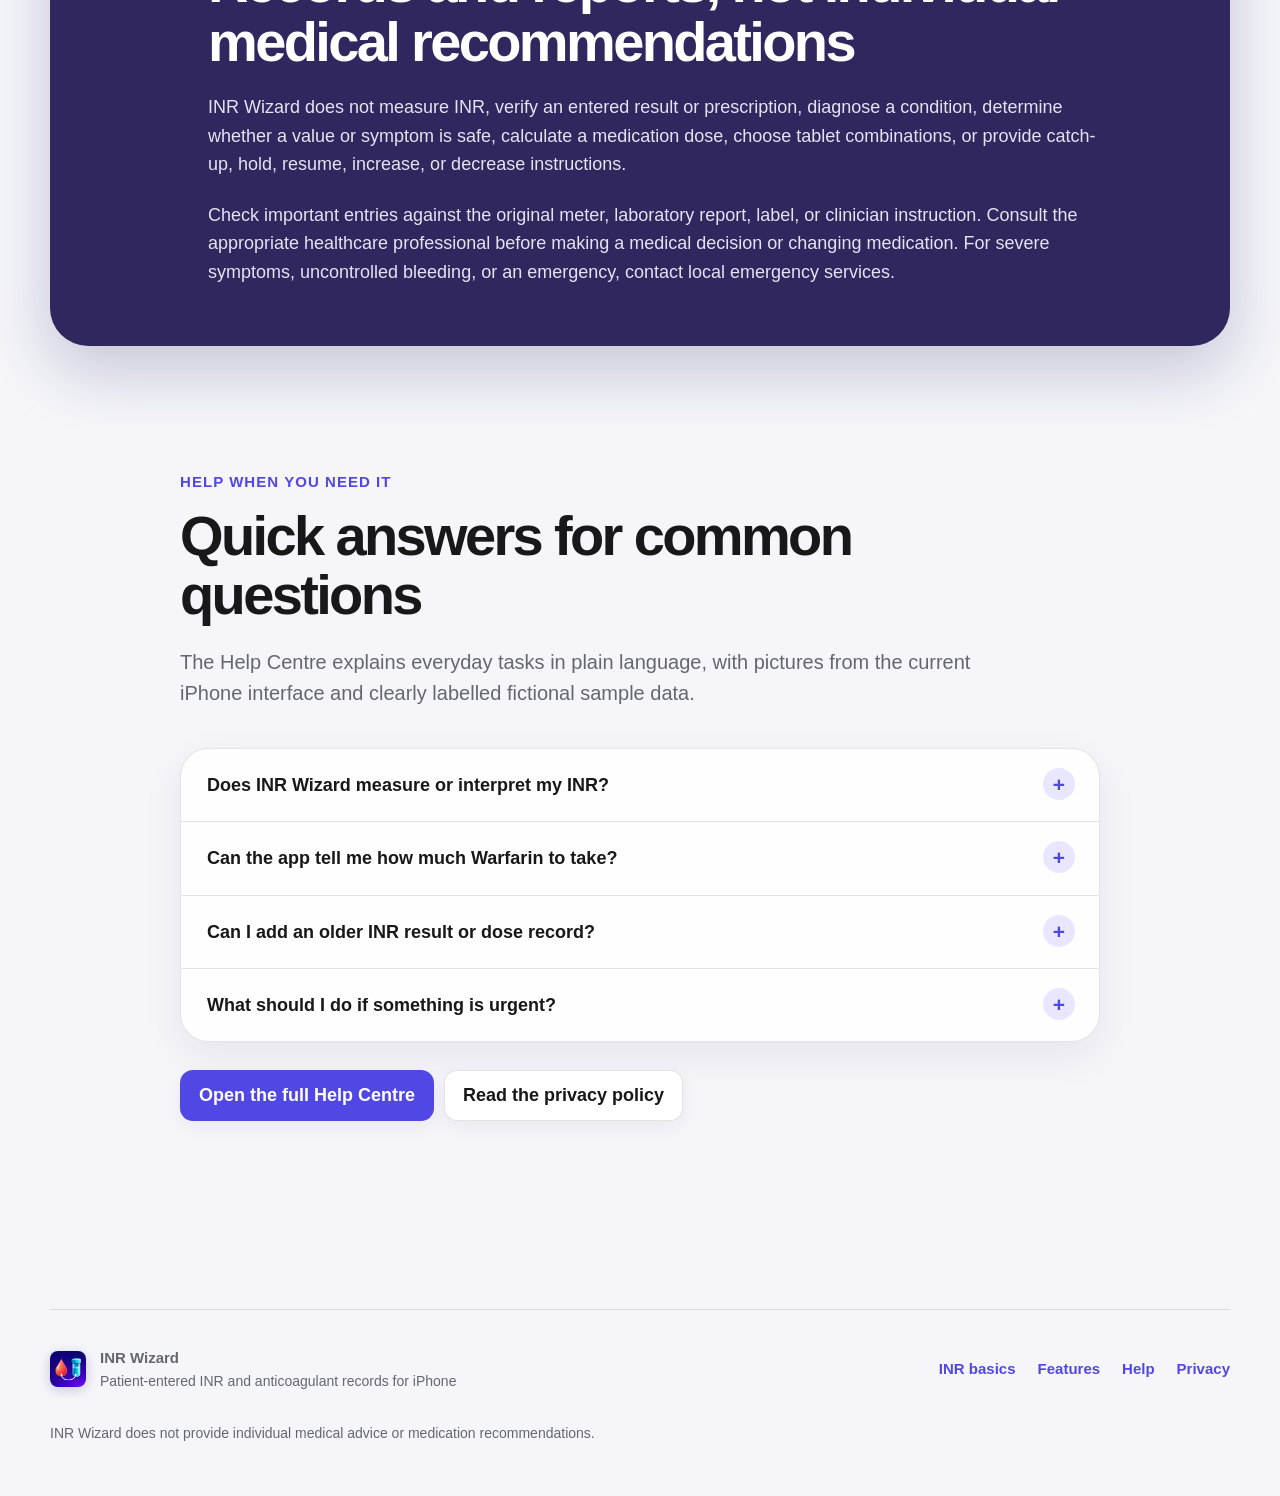
==== commit a57bc8db: "Update site for the 1.0 release - Refresh version stamp, availability wording and help topics - Exte" ====
--- a/index.html
+++ b/index.html
@@ -47,9 +47,9 @@
             clinician-provided schedules, actual dose records, and symptoms together.
           </p>
           <div class="policy-meta" aria-label="App details">
-            <span>Version 1.0, Build 11</span>
+            <span>Version 1.0</span>
             <span>Patient-entered records</span>
-            <span>English and Kannada</span>
+            <span>English</span>
           </div>
           <div class="hero-actions">
             <a class="button primary" href="#what-is-inr">What does INR mean?</a>
@@ -79,7 +79,7 @@
 
       <aside class="notice" aria-label="Release and device availability">
         <span class="notice-symbol" aria-hidden="true">i</span>
-        <p><strong>Release status:</strong> Version 1.0 is planned for the India App Store and is currently in private TestFlight testing. INR Wizard supports iOS 17 or later. Alarm delivery requires iOS 26.1 or later; on older supported versions, reminder schedules attempt notification delivery, which still depends on notification permission, iPhone settings, and iOS. The internal beta includes English and Kannada, with Kannada clinical wording still undergoing its planned native-language and anticoagulation-clinician review before public release.</p>
+        <p><strong>Availability:</strong> Version 1.0 is distributed through the App Store in India for iPhone. It is free and needs no account. INR Wizard supports iOS 17 or later. Alarm delivery requires iOS 26.1 or later; on older supported versions, saved reminder schedules attempt notification delivery, which still depends on notification permission, iPhone settings, and iOS. Version 1.0 is in English.</p>
       </aside>
 
       <section id="what-is-inr" class="section split-section inr-section" aria-labelledby="inr-title">
@@ -221,9 +221,9 @@
             <p>Choose 7, 30, or 90 days, or a custom range. Preview a report containing patient, clinician, INR, treatment, schedule, actual dose, and symptom information before sharing it.</p>
           </article>
           <article class="detail-card green">
-            <div class="feature-icon" aria-hidden="true">ಅ</div>
-            <h3>English and Kannada</h3>
-            <p>Select the app language in Settings. App-owned screens, local notifications, accessibility text, and new reports follow that choice. Patient-entered text remains as typed, while Apple-owned screens follow the iPhone language.</p>
+            <div class="feature-icon" aria-hidden="true">Aa</div>
+            <h3>Language</h3>
+            <p>Version 1.0 is in English. Patient-entered names, notes, and source text stay as typed. Apple-owned screens such as Files, Share, and the alarm screen follow the iPhone language.</p>
           </article>
           <article class="detail-card">
             <div class="feature-icon" aria-hidden="true">⌁</div>
@@ -233,7 +233,7 @@
           <article class="detail-card blue">
             <div class="feature-icon" aria-hidden="true">i</div>
             <h3>About INR Wizard &amp; Your Data</h3>
-            <p>Review what the app records, what reminders can and cannot do, the measured-versus-estimated INR boundary, privacy choices, and when professional or emergency help is needed.</p>
+            <p>Review what the app records, what reminders can and cannot do, how recorded home and laboratory results are compared, privacy choices, and when professional or emergency help is needed.</p>
           </article>
         </div>
       </section>
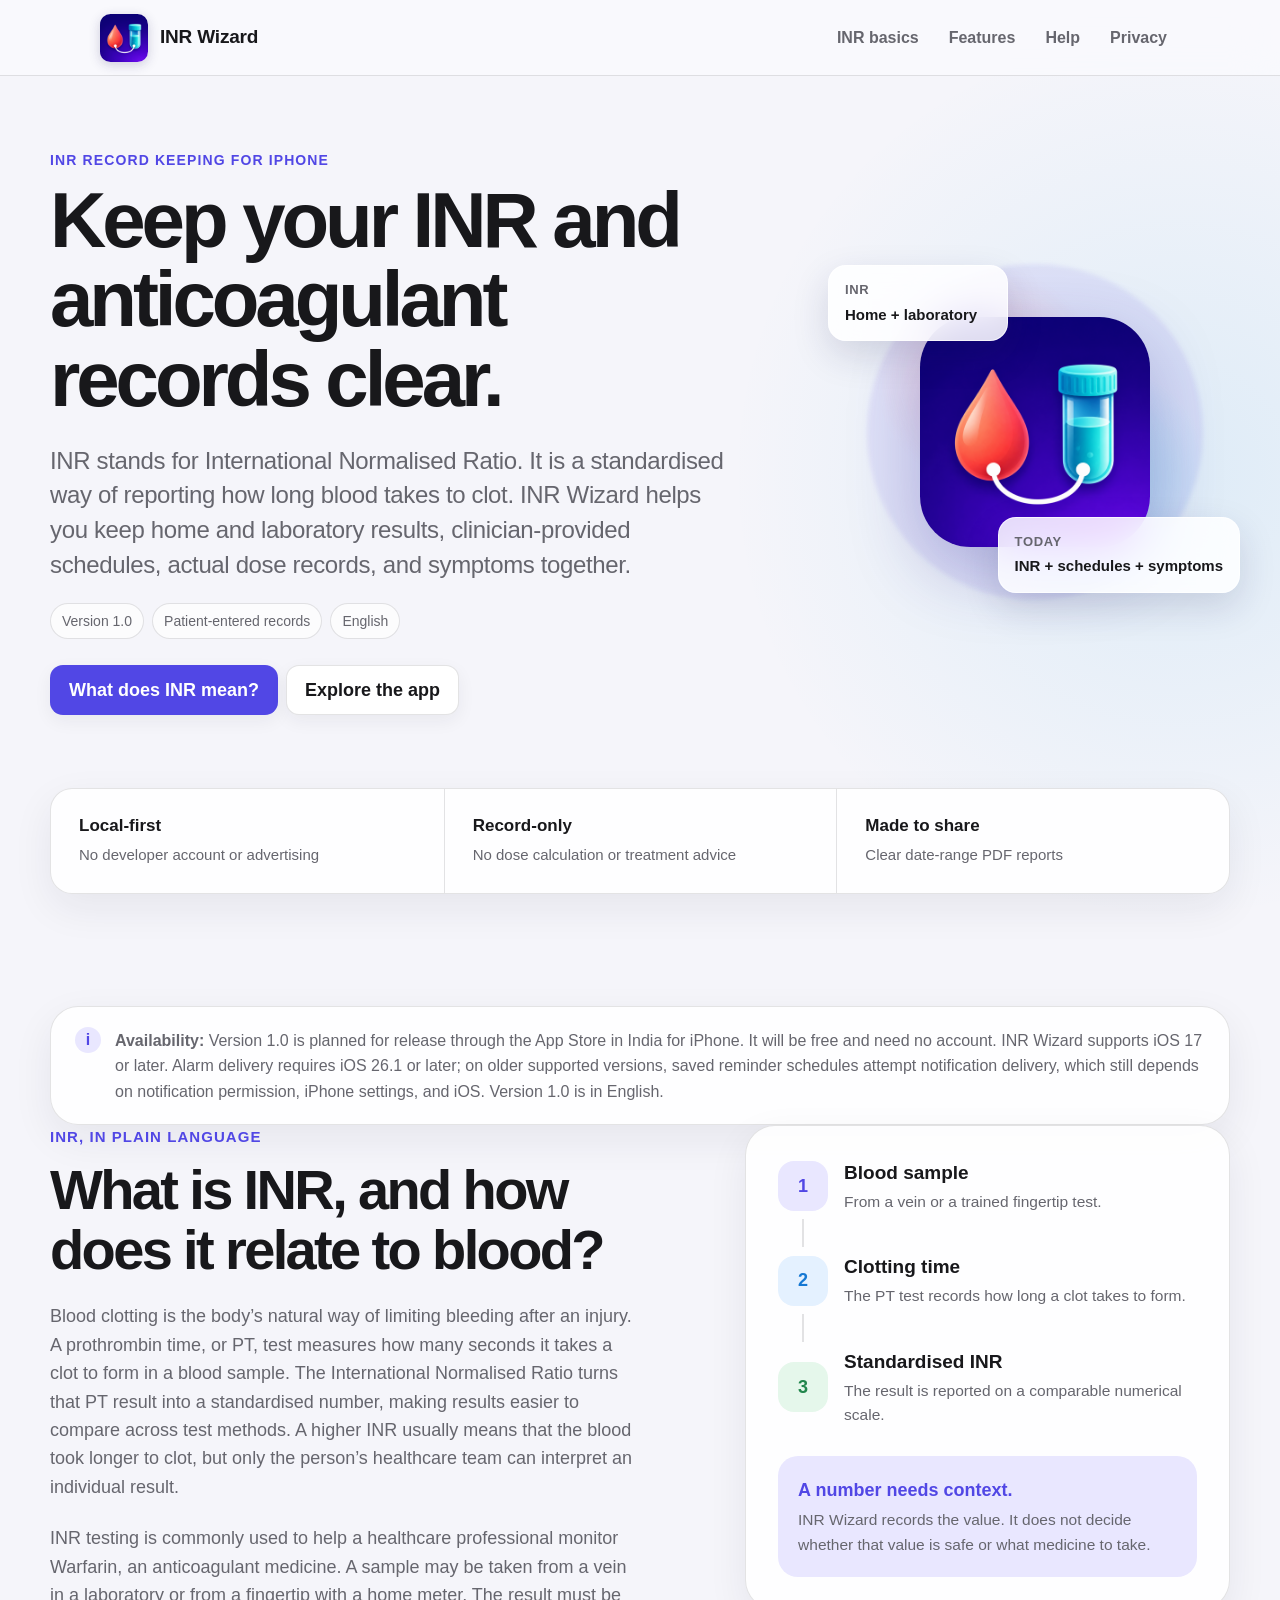
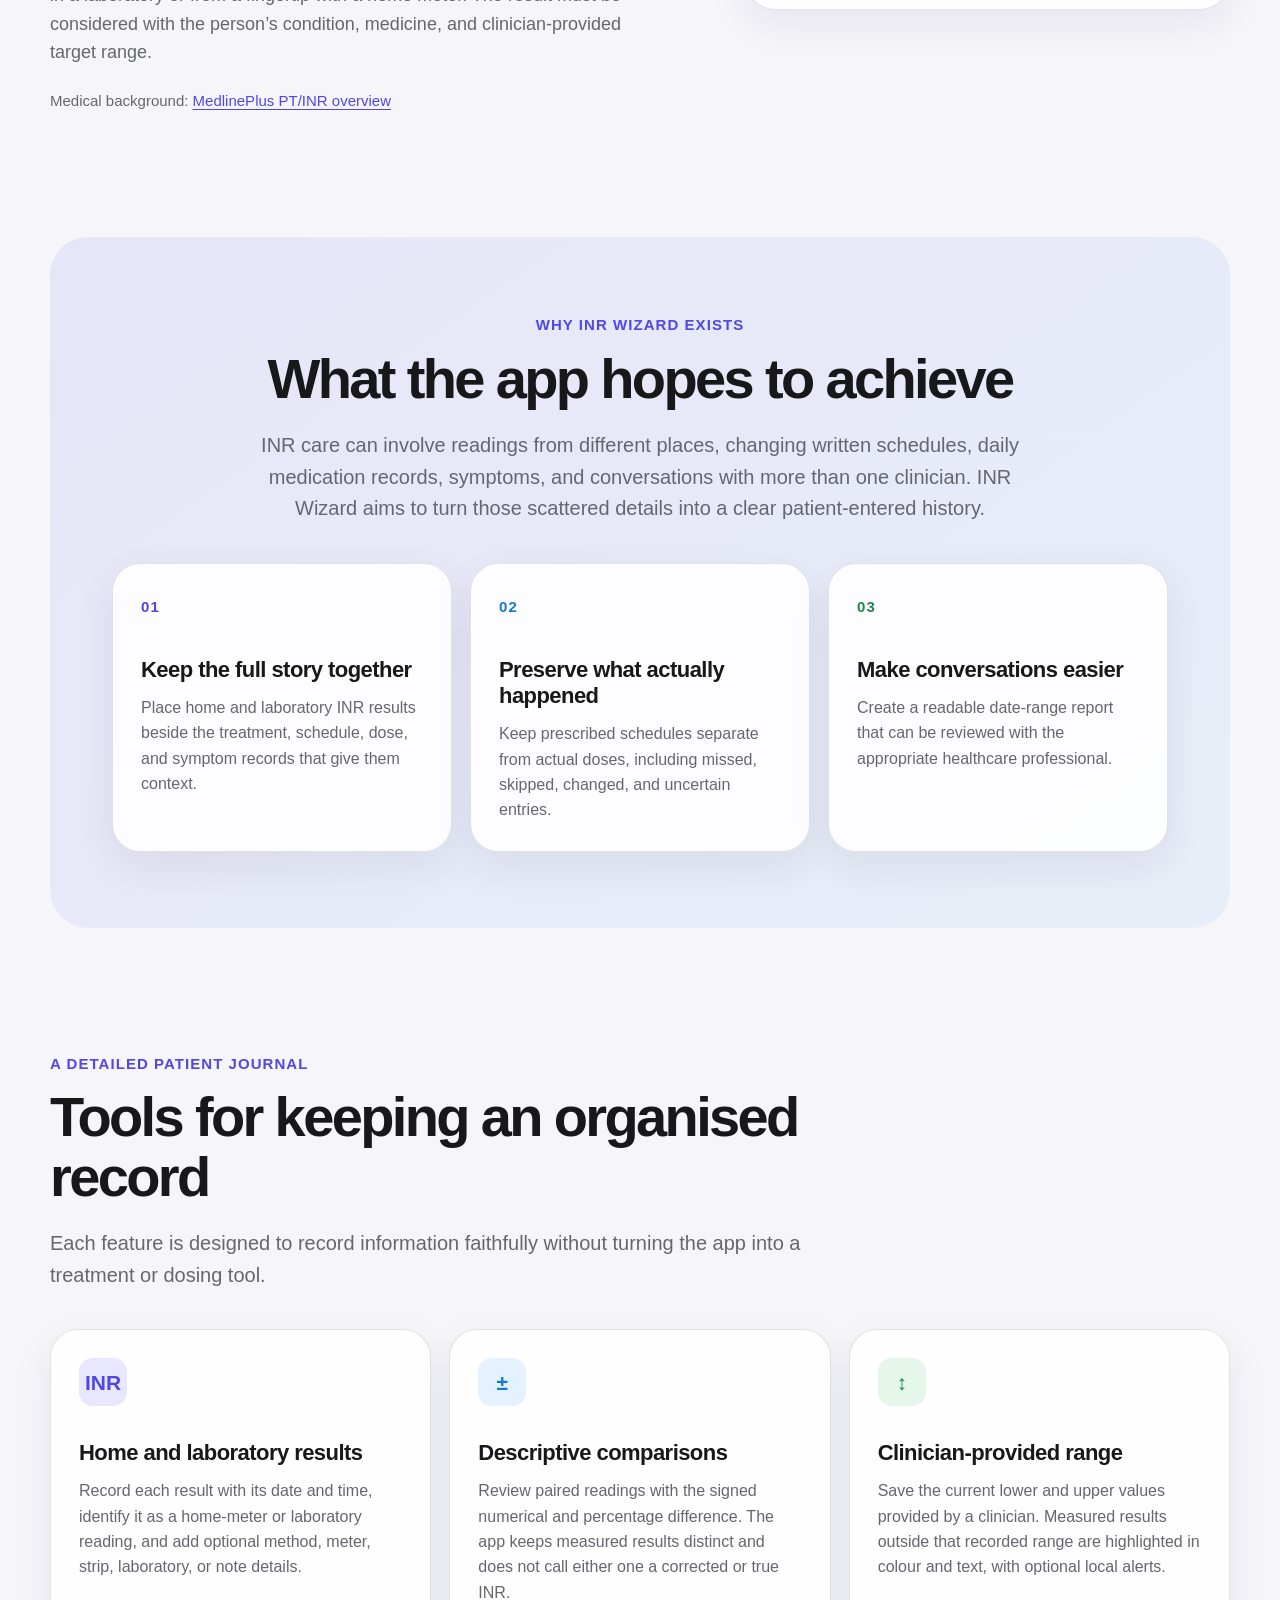
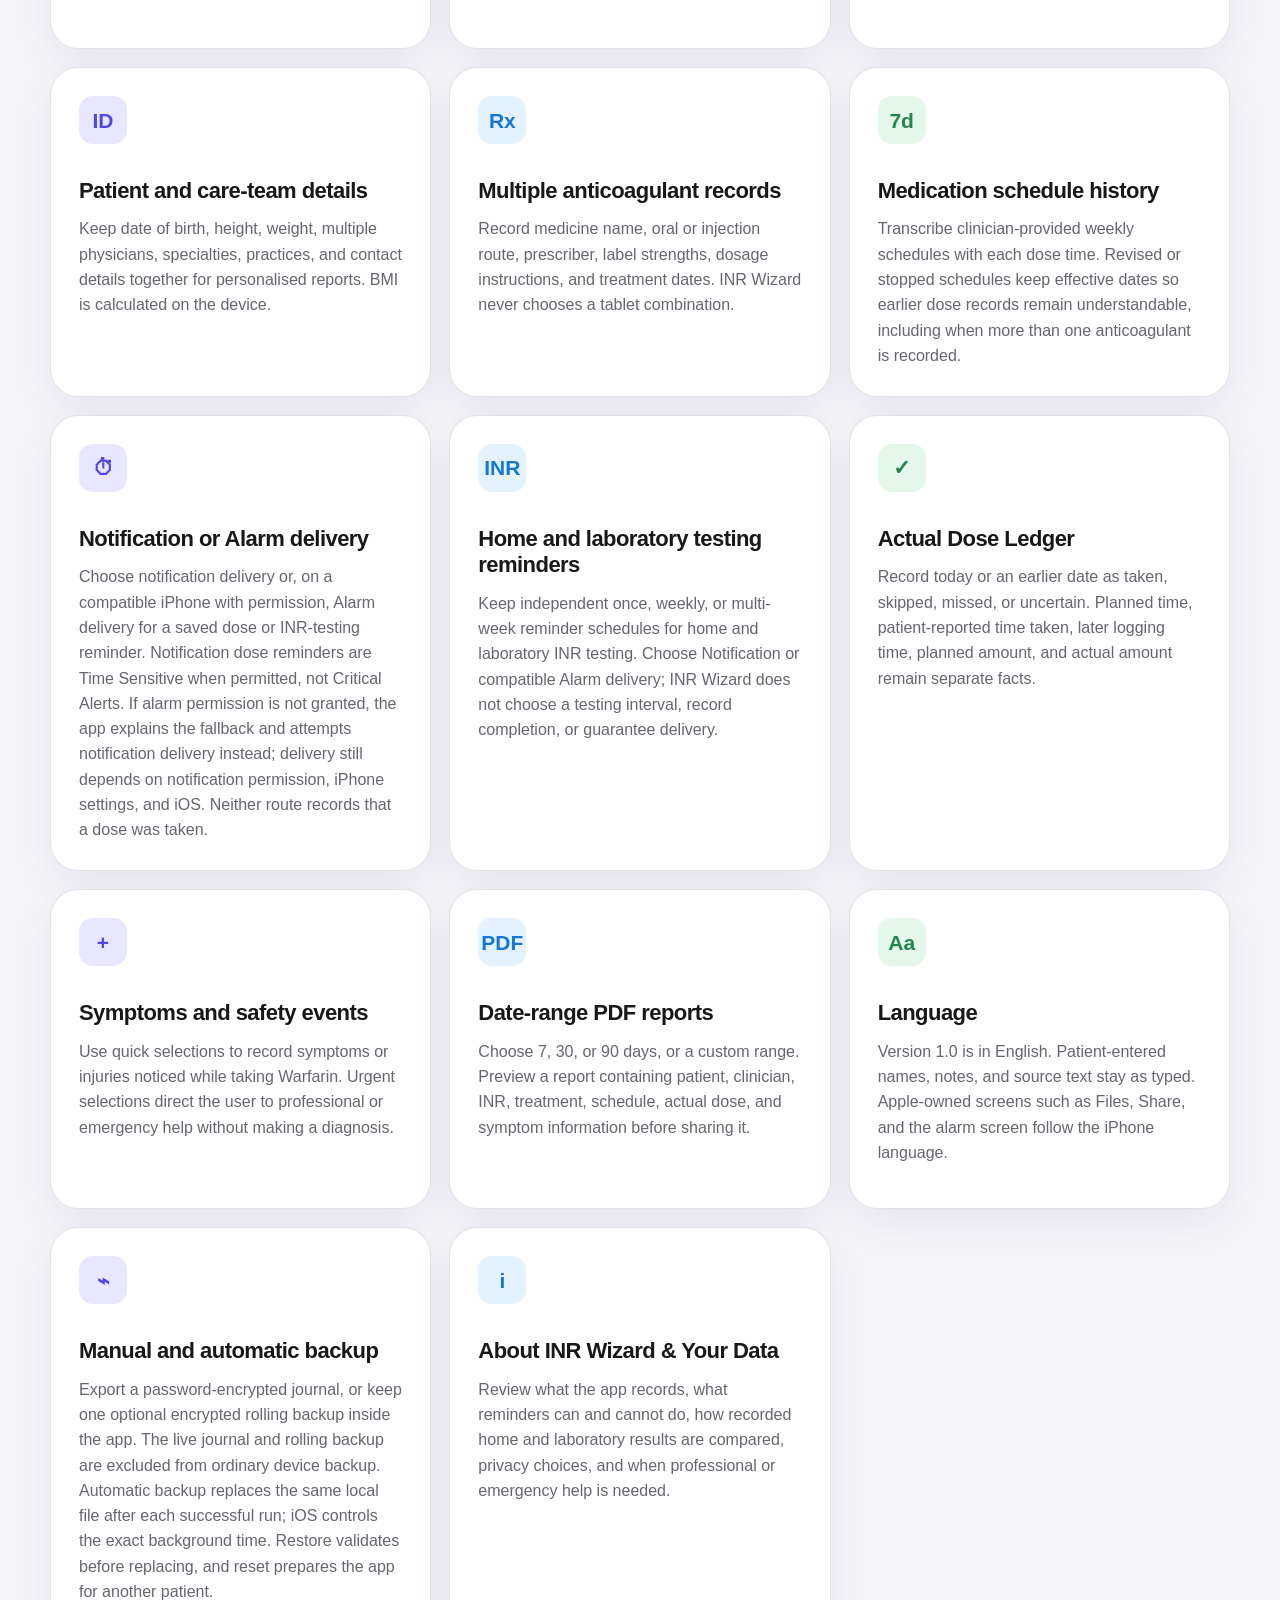
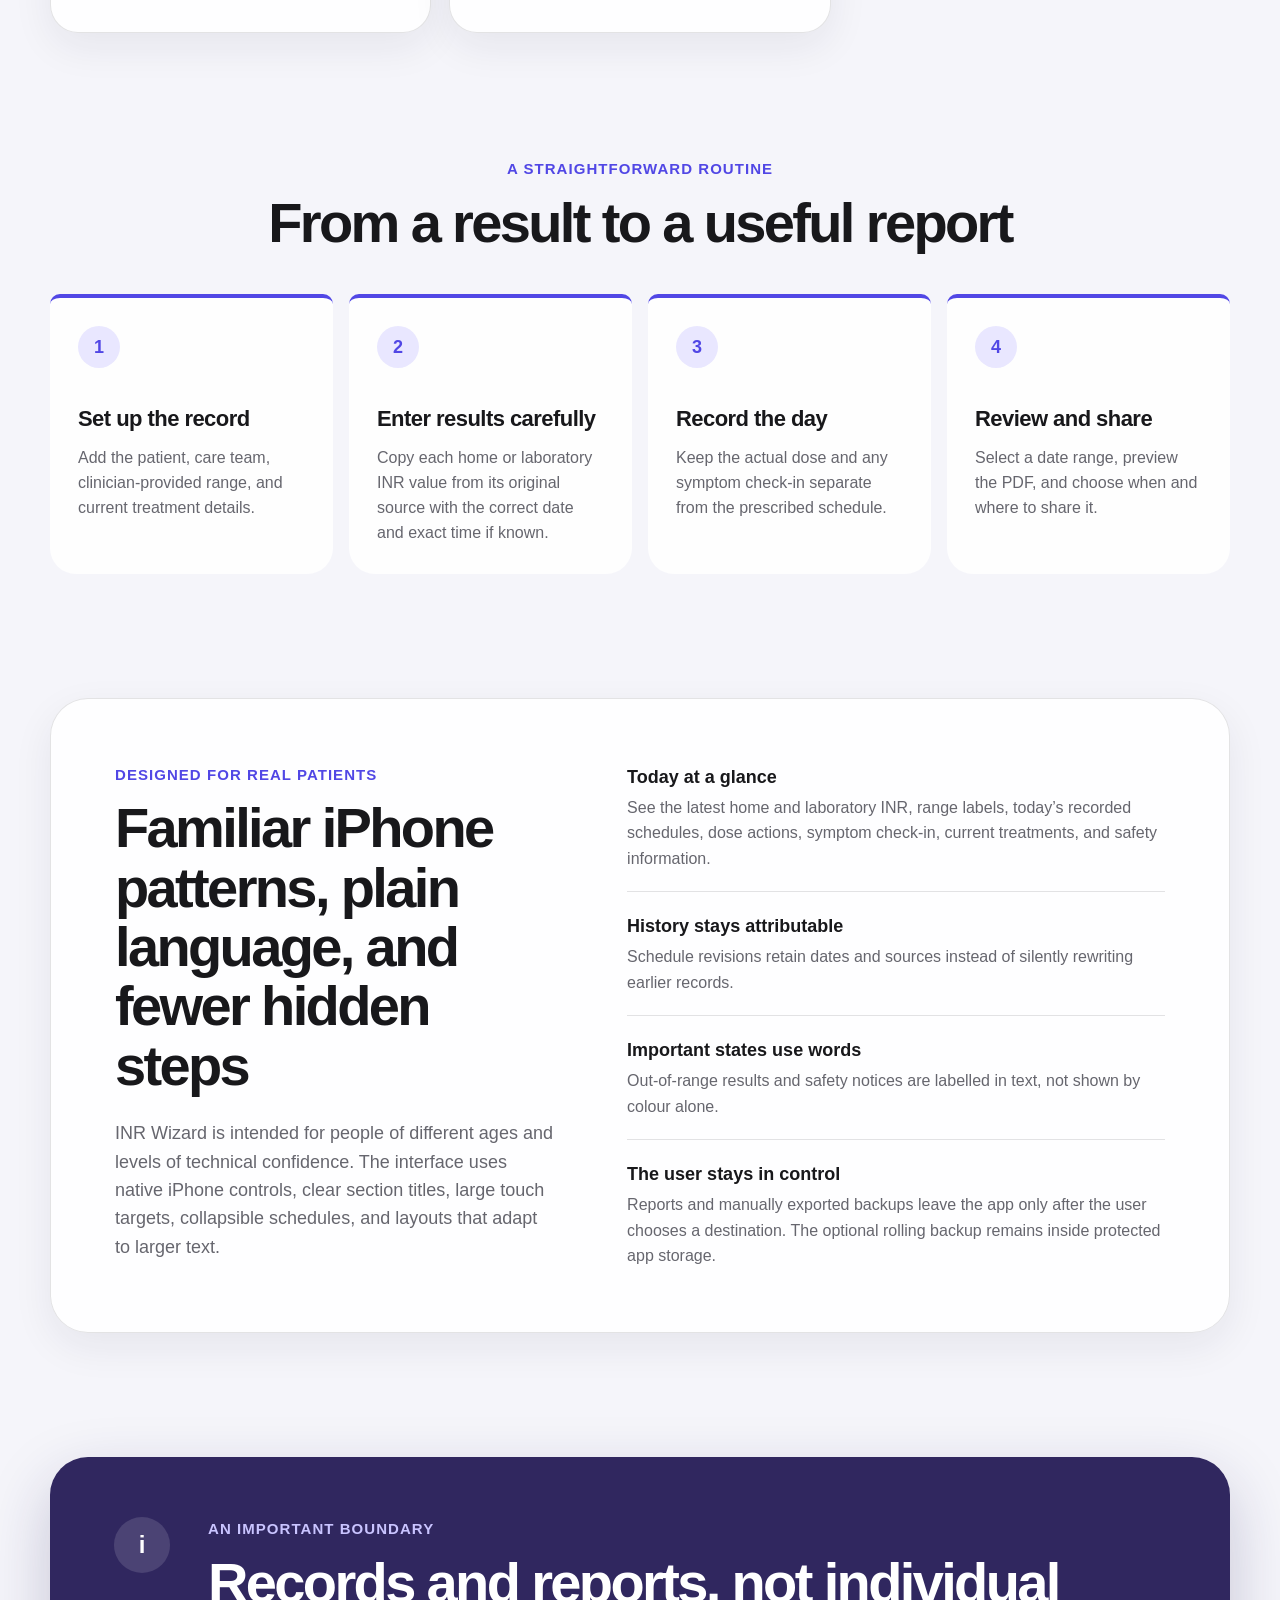
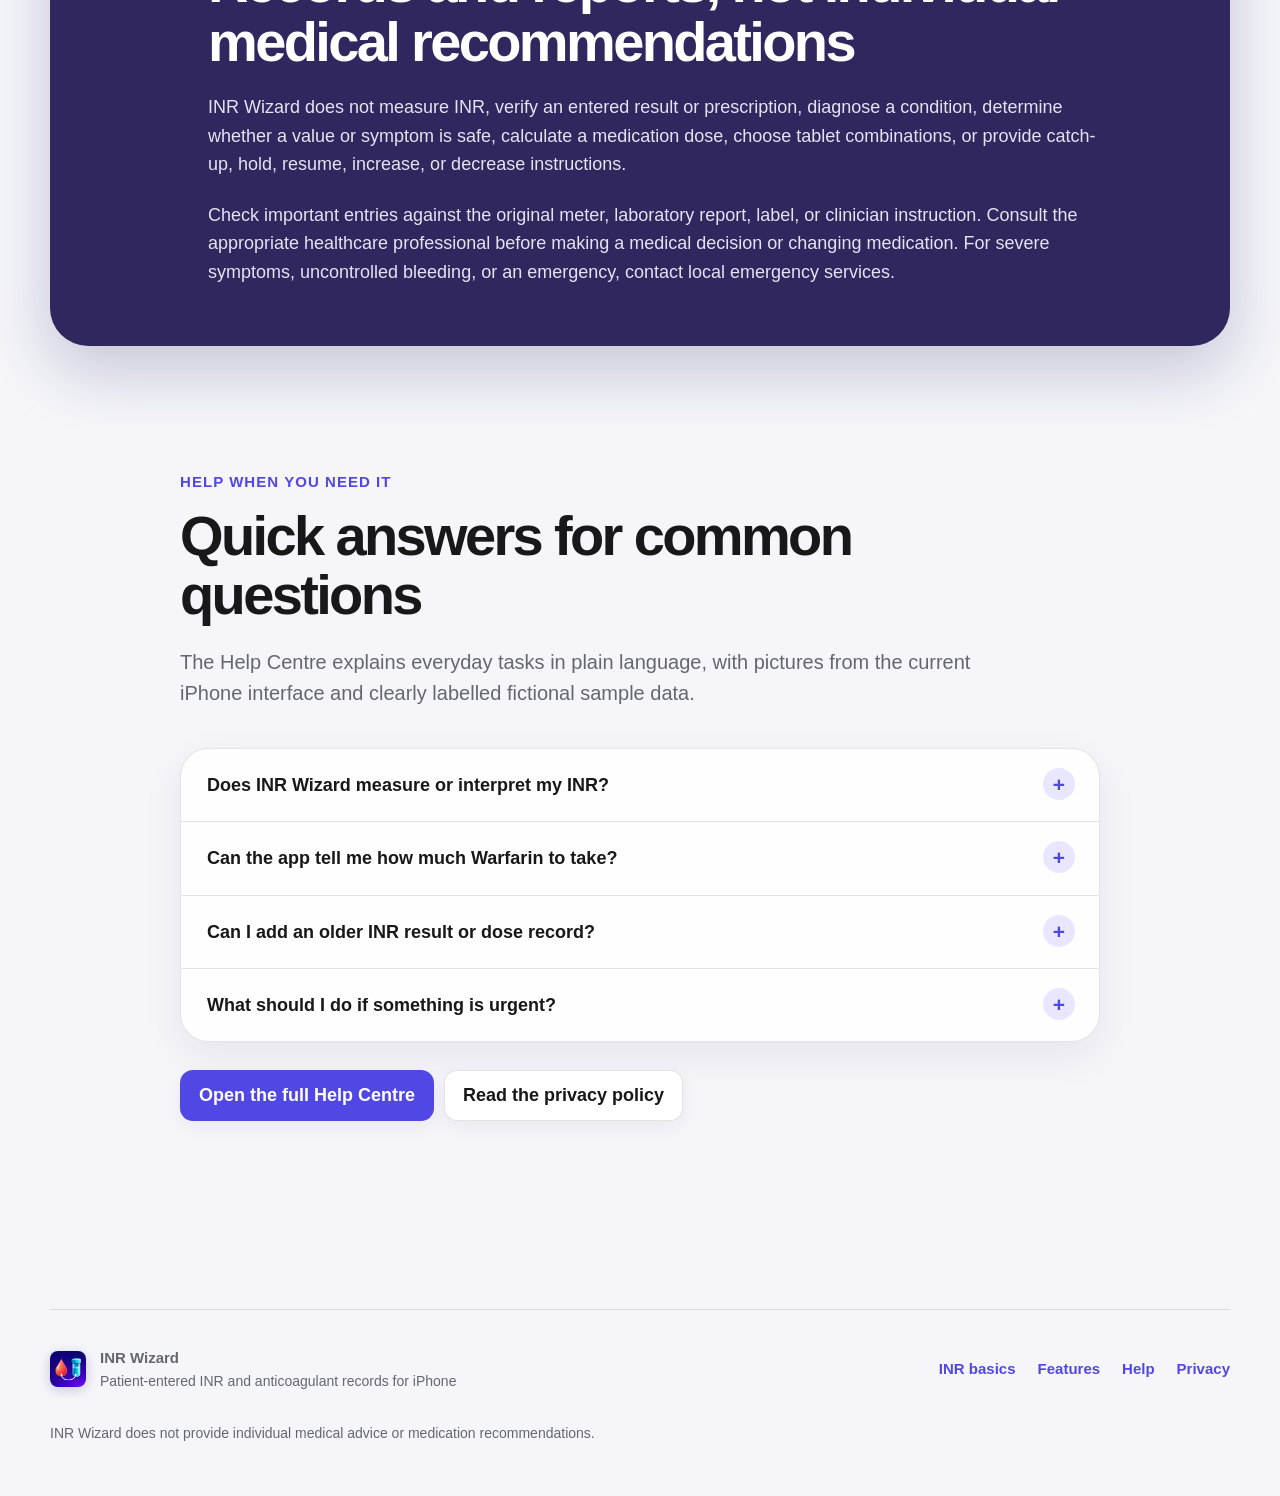
==== commit 7c52597e: "Clarify pre-release availability" ====
--- a/index.html
+++ b/index.html
@@ -79,7 +79,7 @@
 
       <aside class="notice" aria-label="Release and device availability">
         <span class="notice-symbol" aria-hidden="true">i</span>
-        <p><strong>Availability:</strong> Version 1.0 is distributed through the App Store in India for iPhone. It is free and needs no account. INR Wizard supports iOS 17 or later. Alarm delivery requires iOS 26.1 or later; on older supported versions, saved reminder schedules attempt notification delivery, which still depends on notification permission, iPhone settings, and iOS. Version 1.0 is in English.</p>
+        <p><strong>Availability:</strong> Version 1.0 is planned for release through the App Store in India for iPhone. It will be free and need no account. INR Wizard supports iOS 17 or later. Alarm delivery requires iOS 26.1 or later; on older supported versions, saved reminder schedules attempt notification delivery, which still depends on notification permission, iPhone settings, and iOS. Version 1.0 is in English.</p>
       </aside>
 
       <section id="what-is-inr" class="section split-section inr-section" aria-labelledby="inr-title">
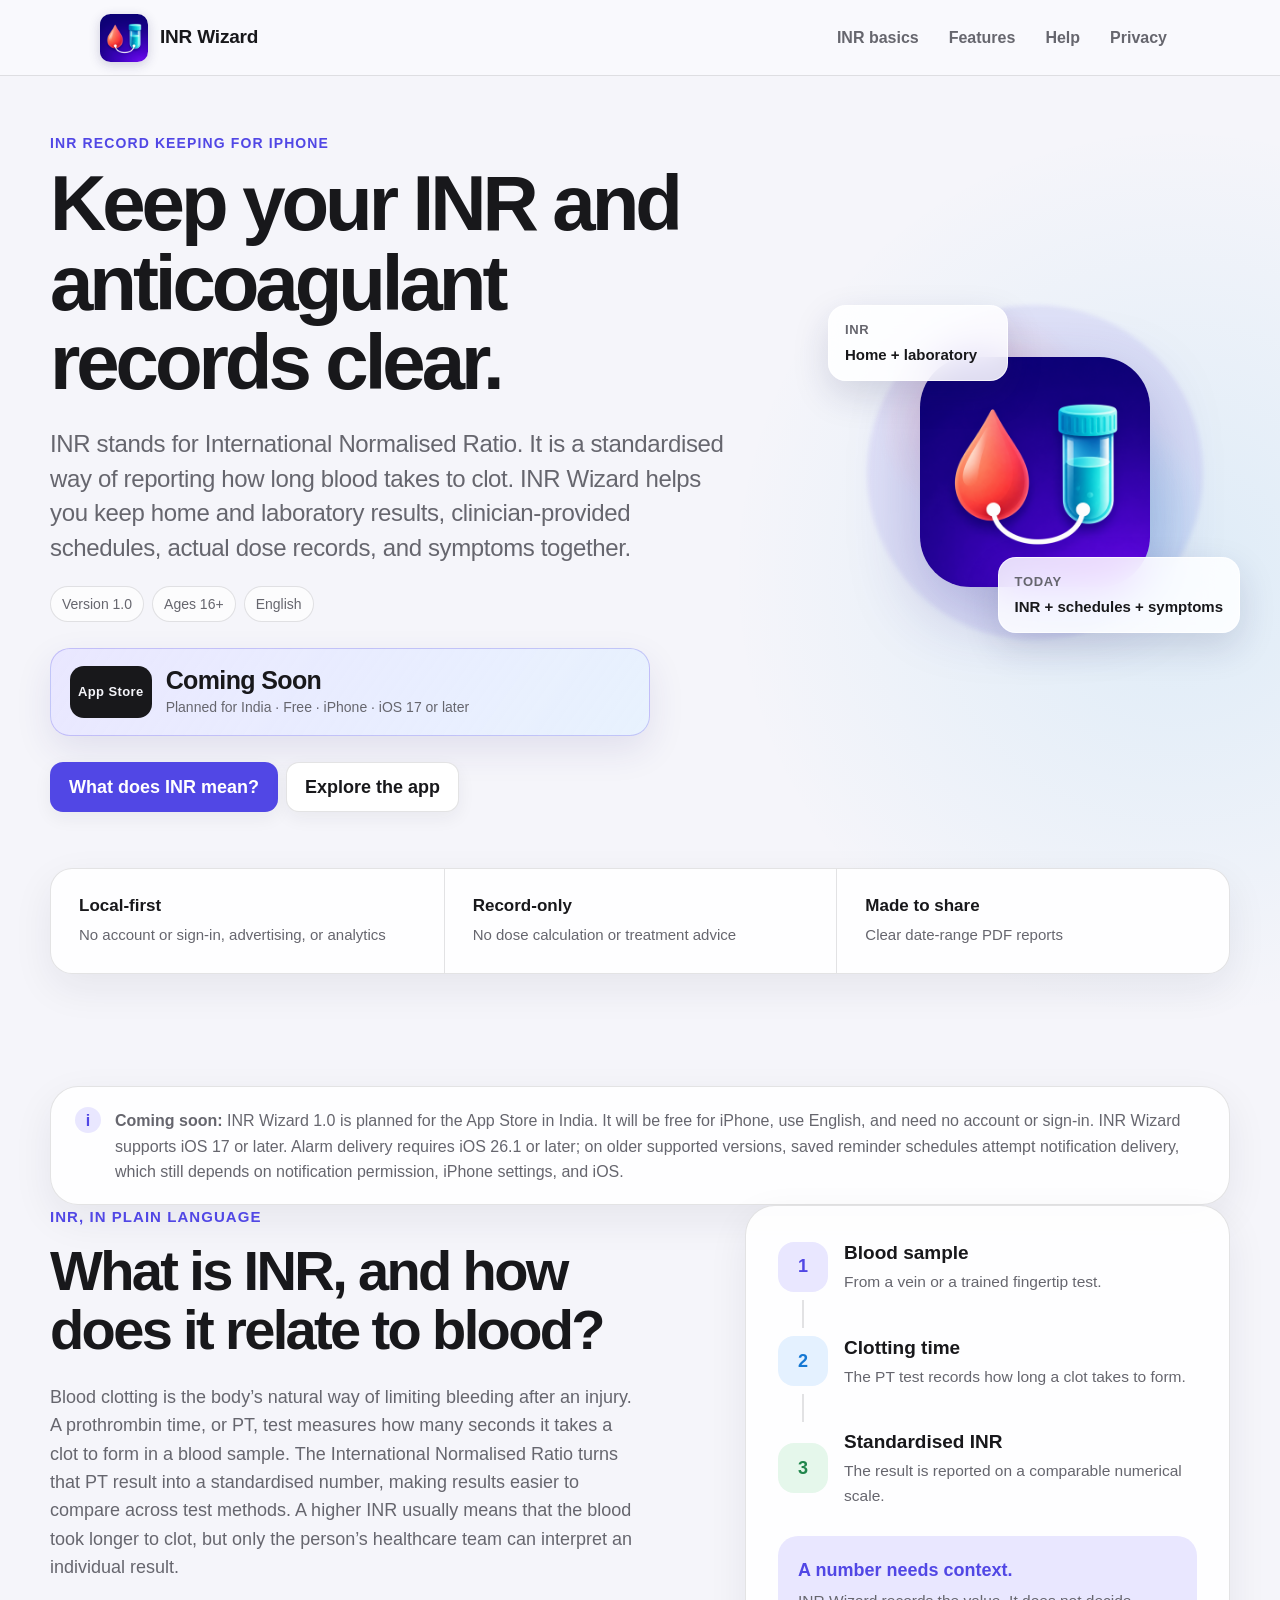
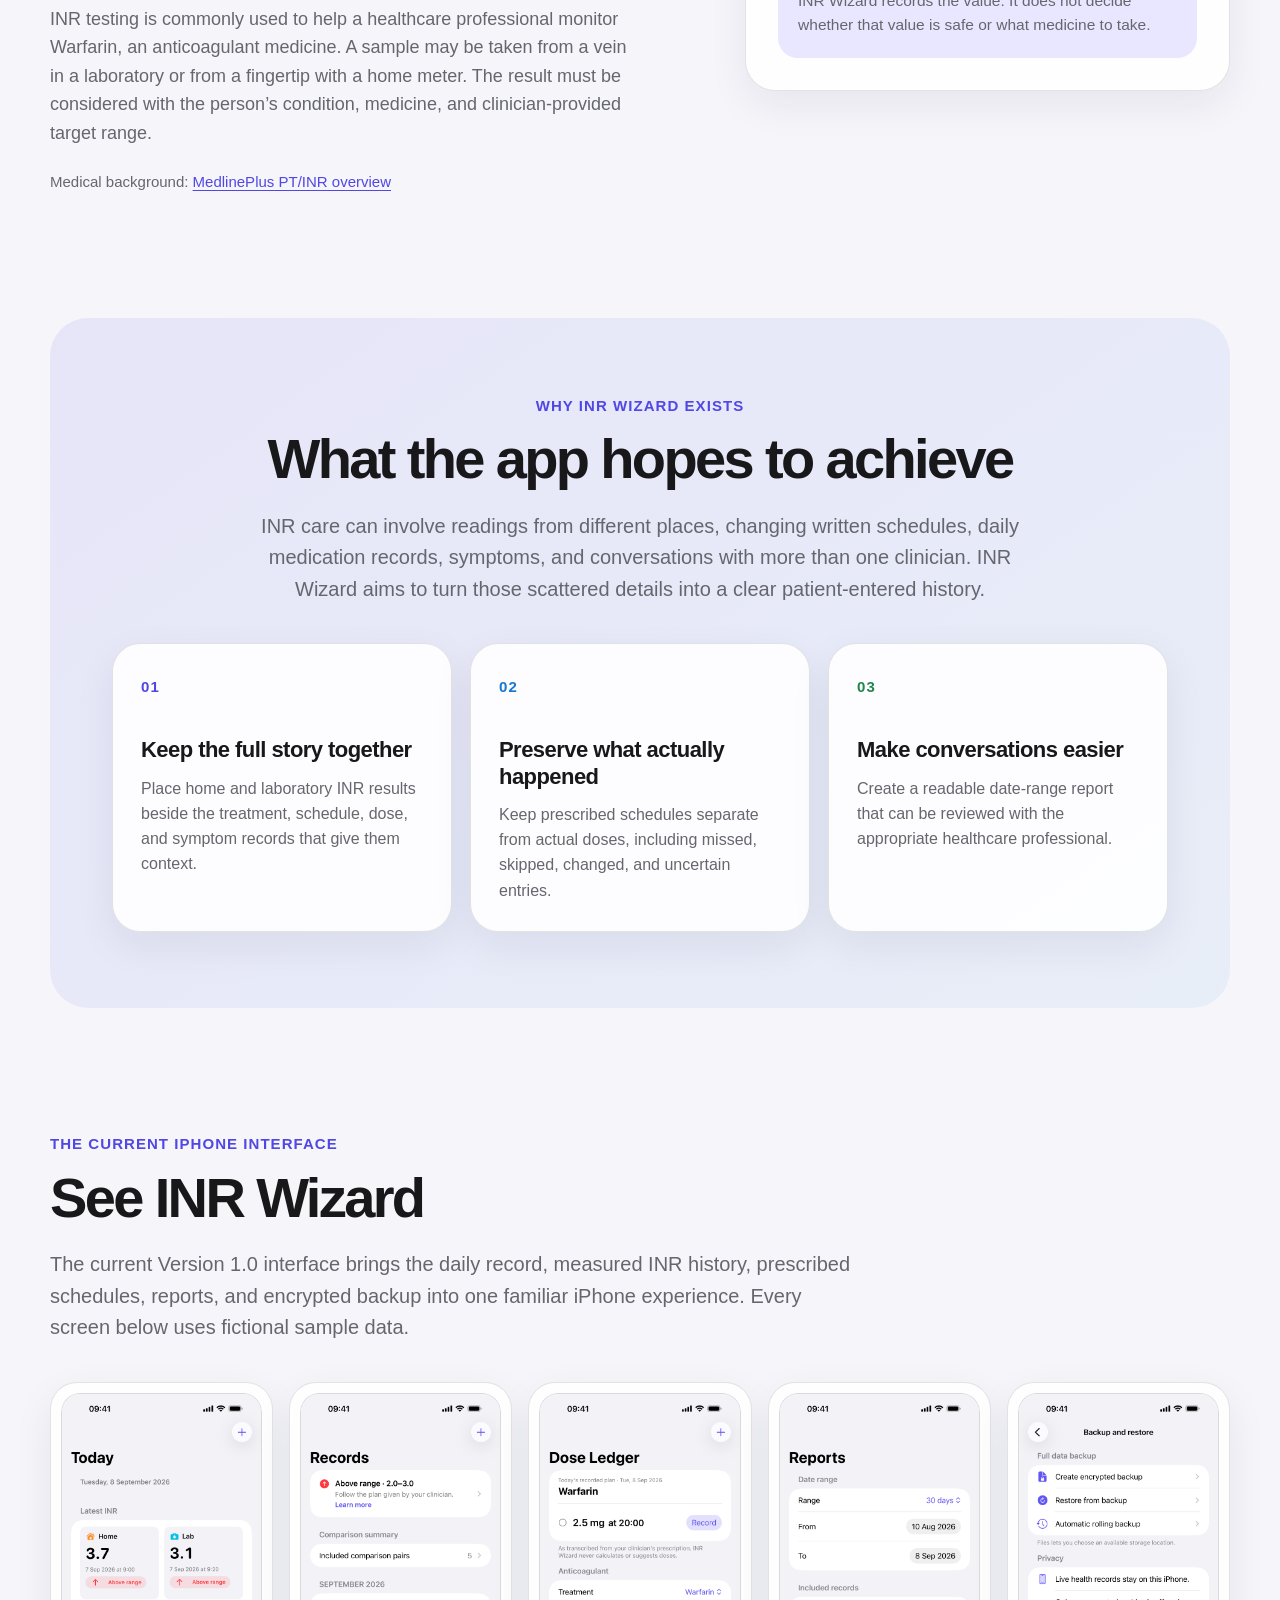
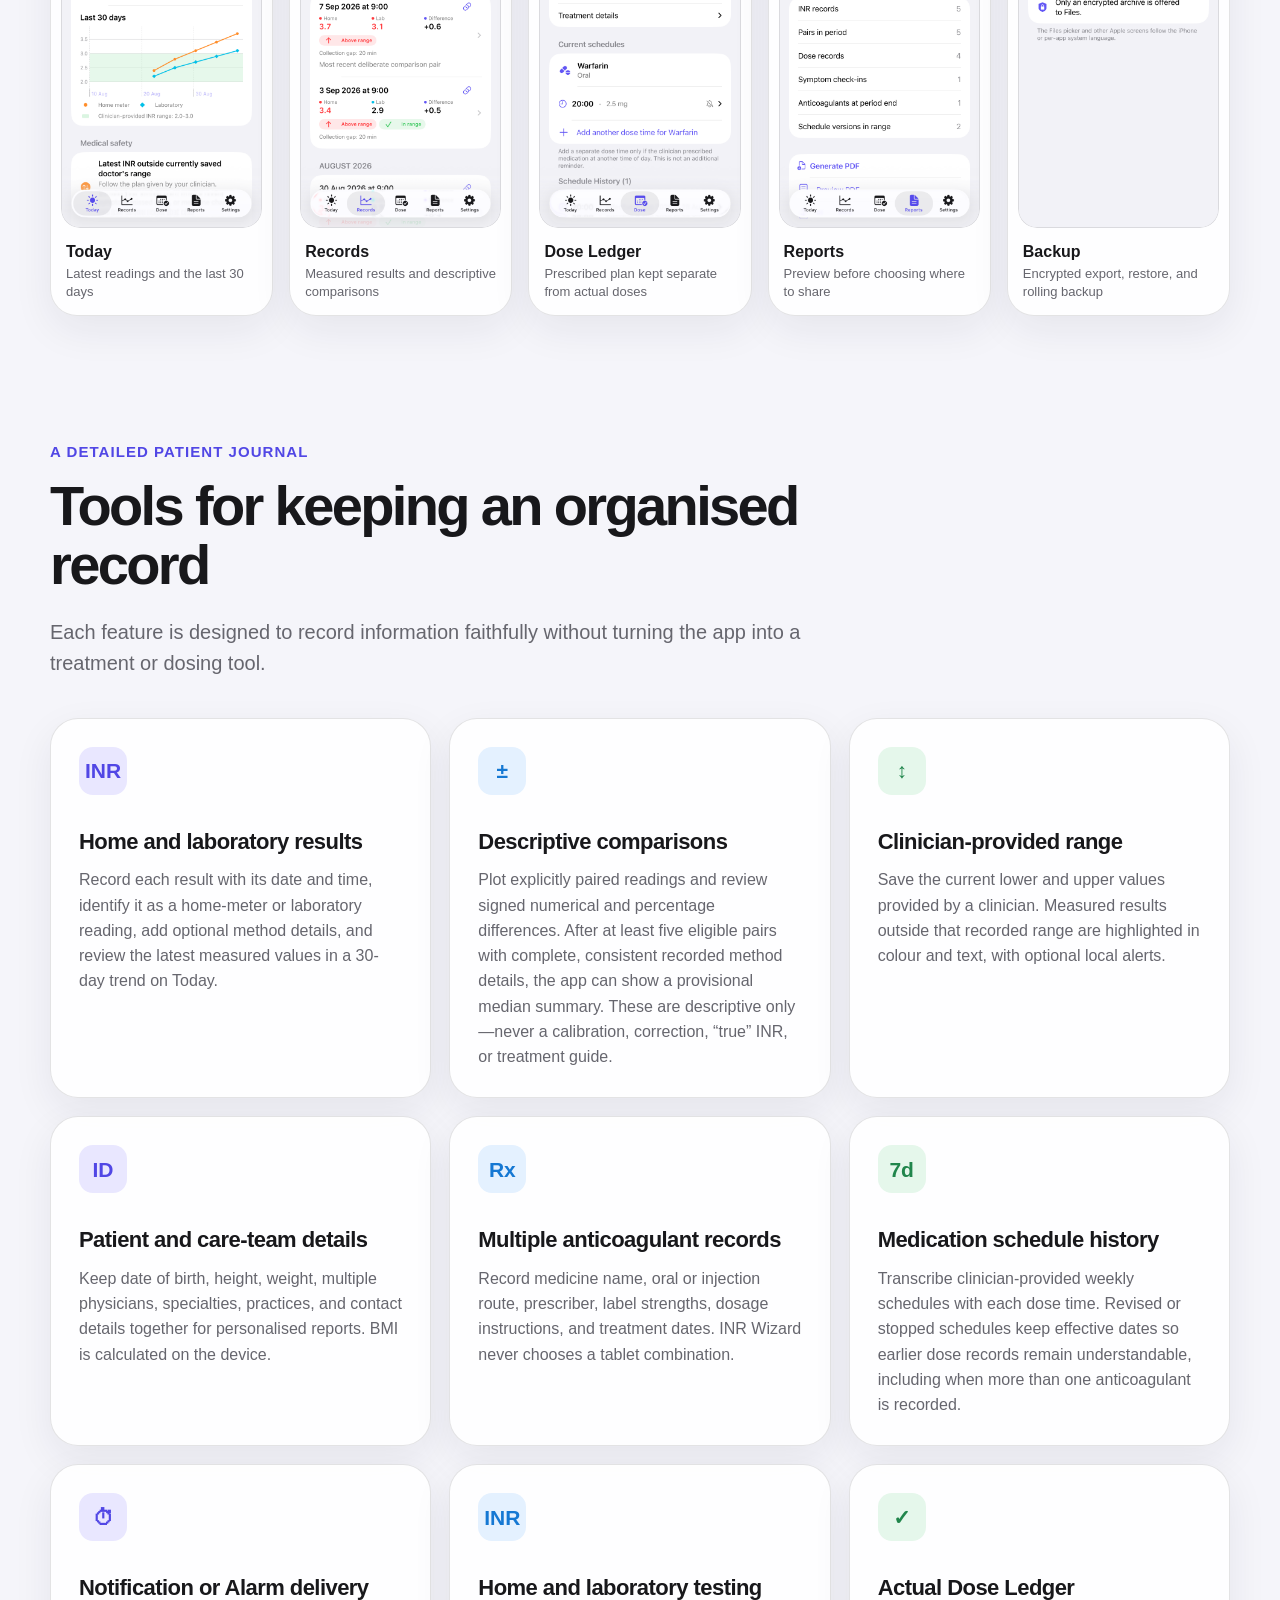
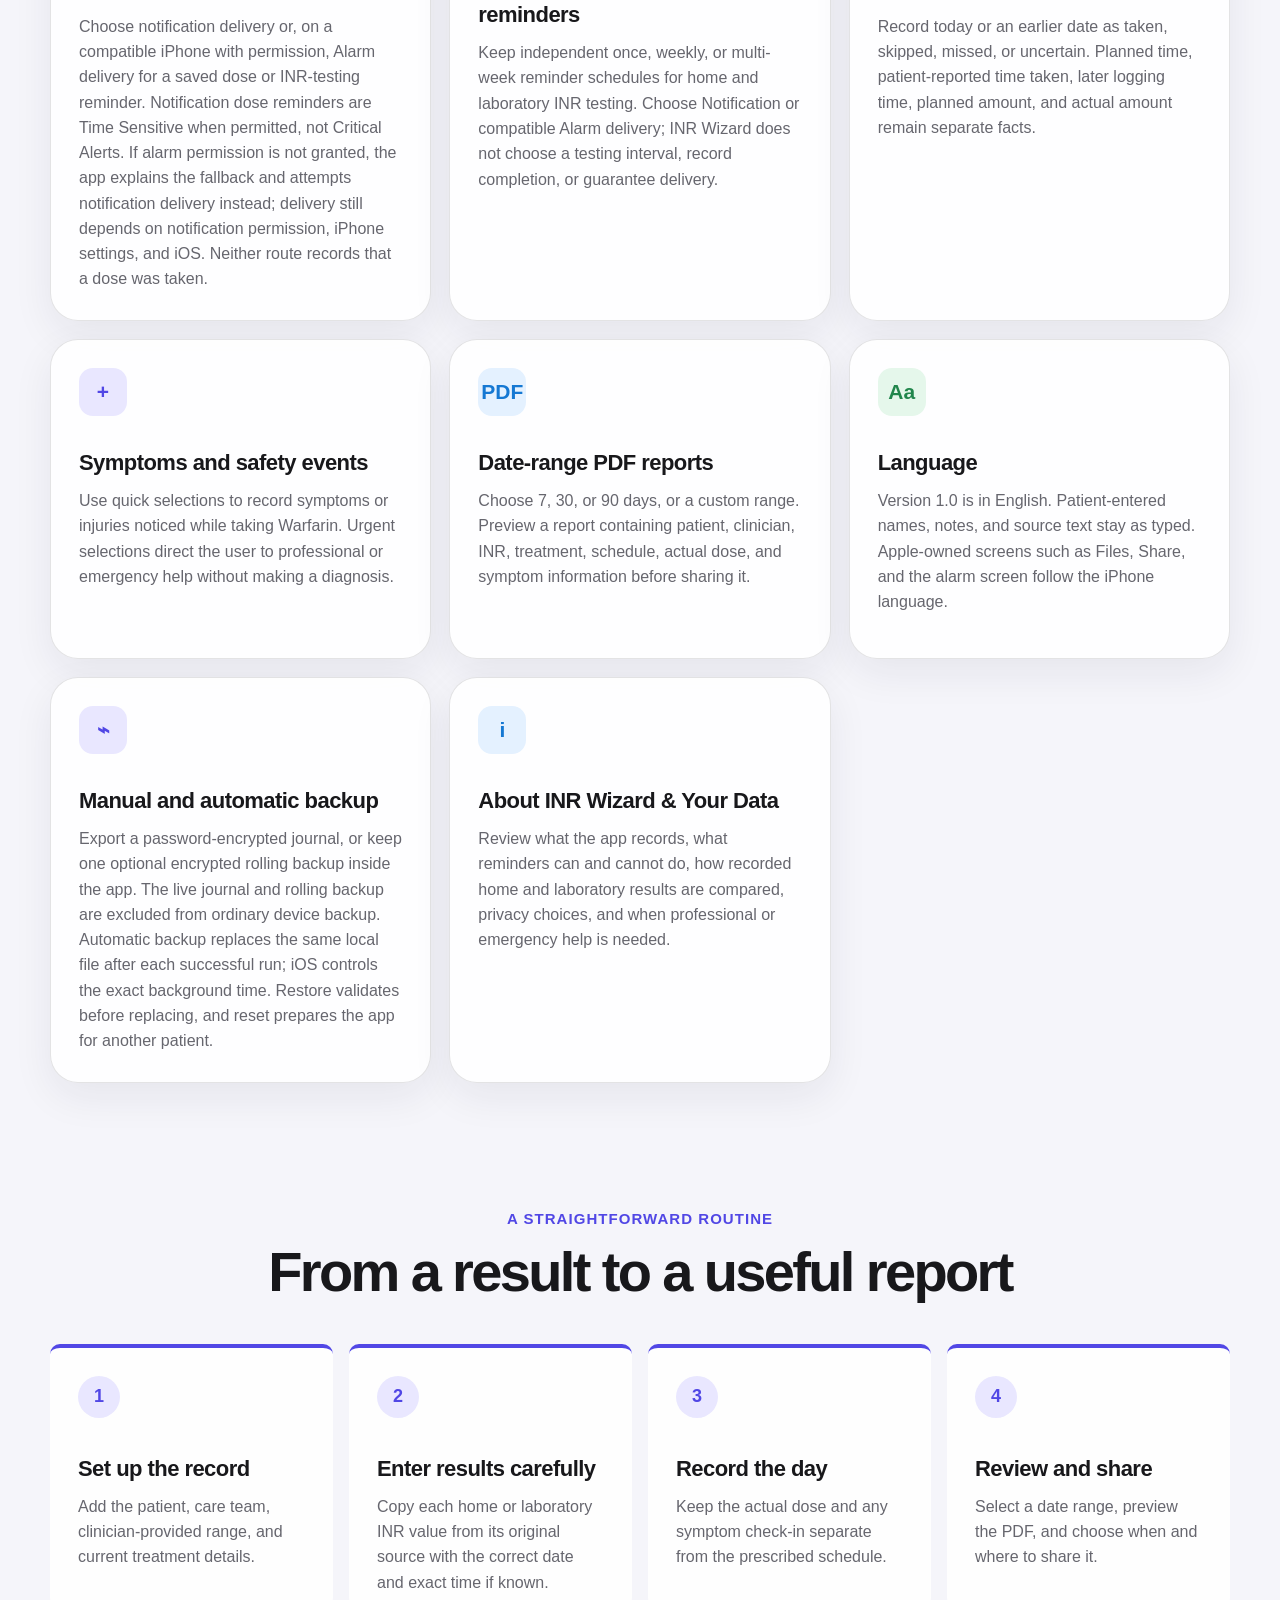
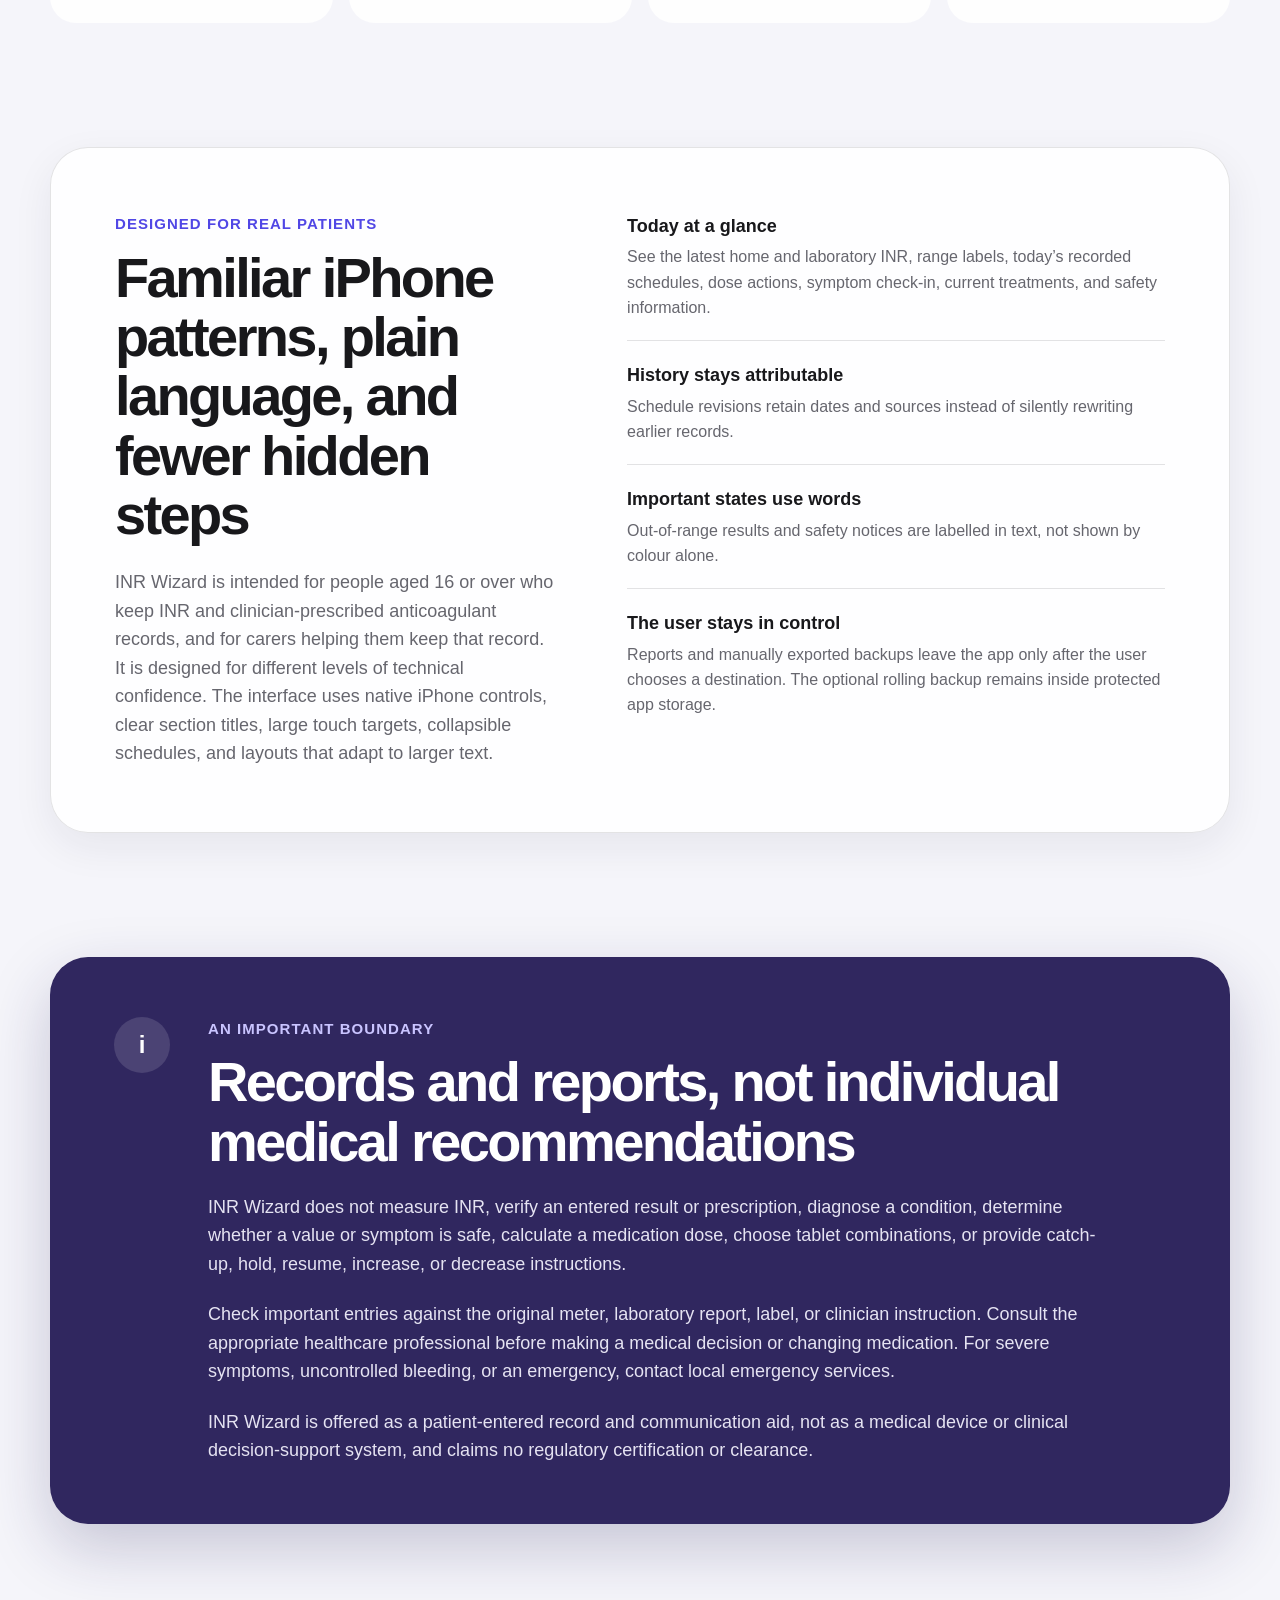
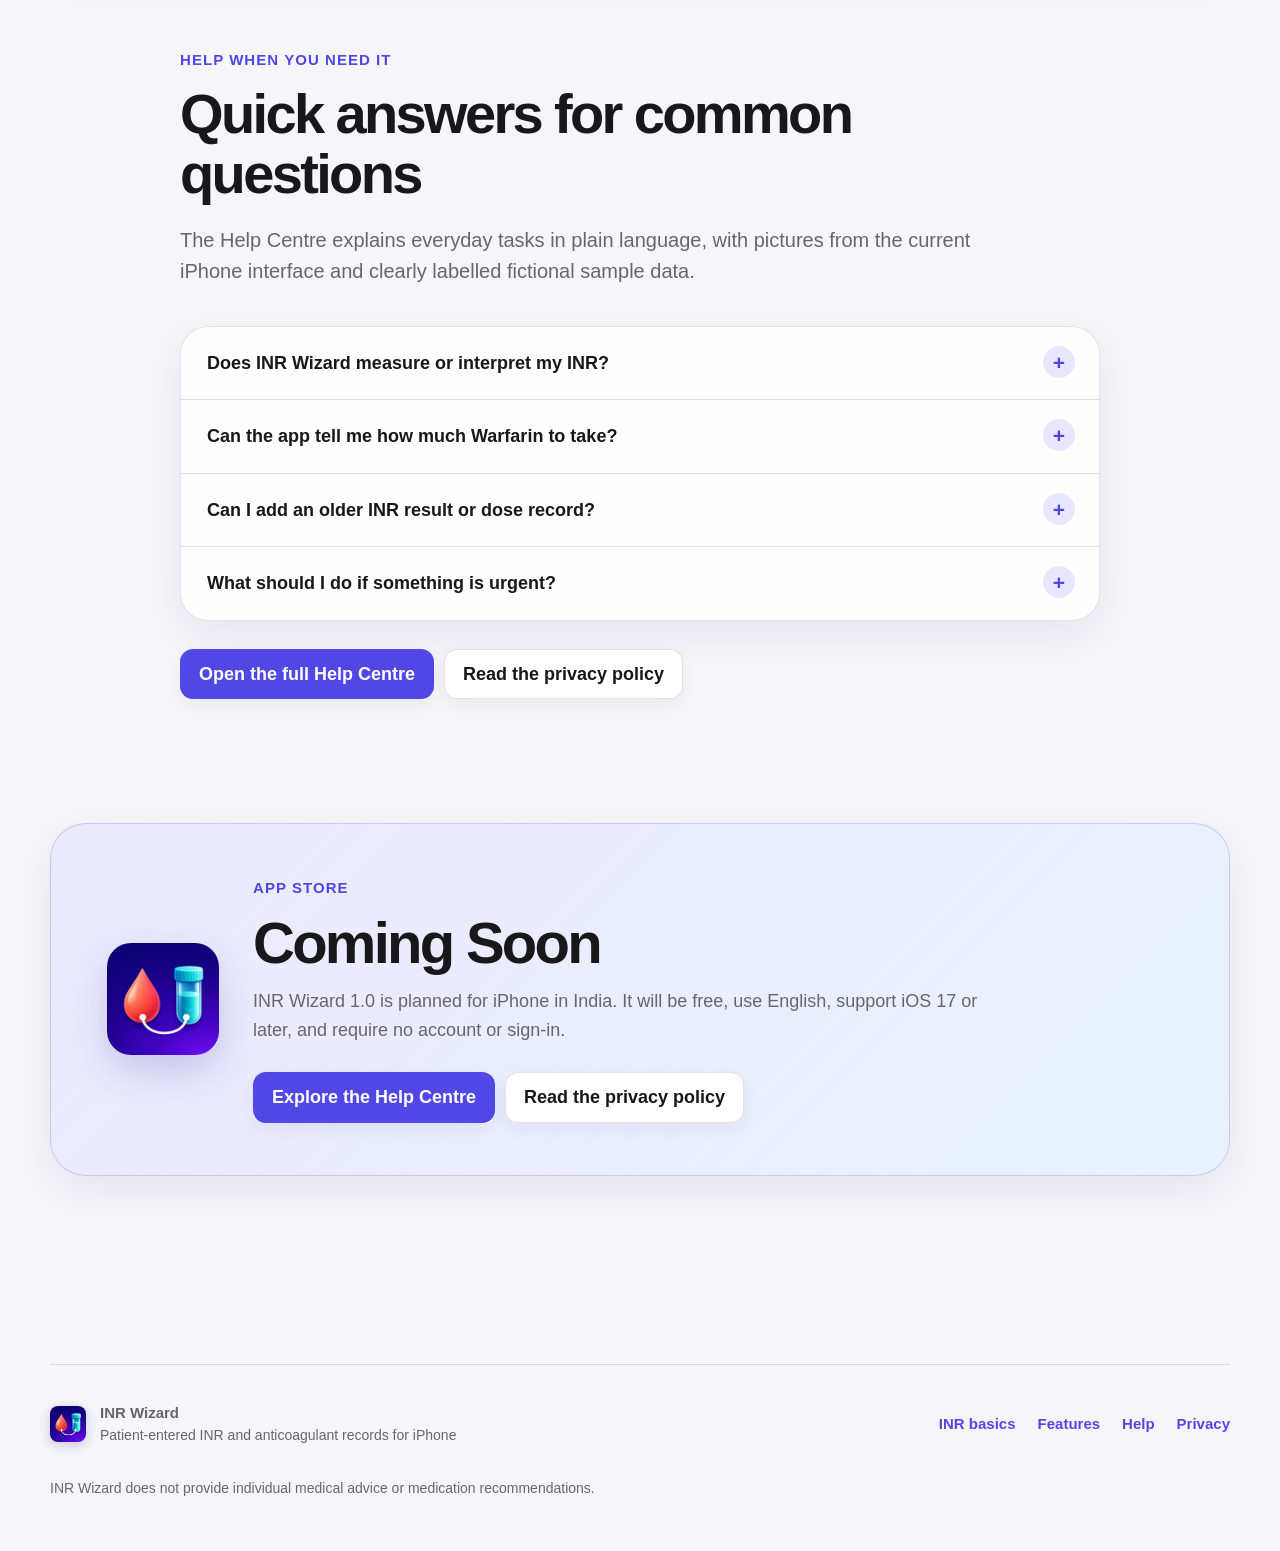
==== commit 4f72bd73: "Refresh site for App Store launch" ====
--- a/index.html
+++ b/index.html
@@ -3,23 +3,26 @@
   <head>
     <meta charset="utf-8">
     <meta name="viewport" content="width=device-width, initial-scale=1">
-    <title>INR Wizard · INR and anticoagulant journal for iPhone</title>
-    <meta name="description" content="Learn what an INR blood-clotting result means and how INR Wizard helps patients keep home and laboratory results, prescribed Warfarin schedules, dose records, reminders, symptoms, and reports together.">
+    <title>INR Wizard · Coming soon to the App Store in India</title>
+    <meta name="description" content="Coming soon to the App Store in India: INR Wizard is a private iPhone journal for home and laboratory INR results, clinician-provided anticoagulant schedules, actual doses, reminders, symptoms, and reports.">
     <meta name="theme-color" content="#f5f5fa" media="(prefers-color-scheme: light)">
     <meta name="theme-color" content="#111116" media="(prefers-color-scheme: dark)">
     <link rel="canonical" href="https://www.inrwizard.com/">
     <link rel="icon" href="/assets/app-icon.png" type="image/png">
     <link rel="apple-touch-icon" href="/assets/app-icon.png">
-    <link rel="stylesheet" href="/assets/styles.css?v=4">
+    <link rel="stylesheet" href="/assets/styles.css?v=5">
     <meta property="og:type" content="website">
-    <meta property="og:title" content="INR Wizard for iPhone">
-    <meta property="og:description" content="Keep INR results, clinician-provided schedules, actual dose records, symptoms, and shareable reports in one clear journal.">
+    <meta property="og:title" content="INR Wizard · Coming soon to the App Store in India">
+    <meta property="og:description" content="A private iPhone journal for INR results, clinician-provided anticoagulant schedules, actual doses, reminders, symptoms, and reports.">
     <meta property="og:url" content="https://www.inrwizard.com/">
     <meta property="og:image" content="https://www.inrwizard.com/assets/og.png">
     <meta property="og:image:width" content="1200">
     <meta property="og:image:height" content="630">
     <meta property="og:image:alt" content="INR Wizard, Keep INR records clear, with a blood drop and specimen tube illustration">
     <meta name="twitter:card" content="summary_large_image">
+    <meta name="twitter:title" content="INR Wizard · Coming soon to the App Store in India">
+    <meta name="twitter:description" content="A private iPhone journal for INR results, clinician-provided schedules, actual doses, reminders, symptoms, and reports.">
+    <meta name="twitter:image" content="https://www.inrwizard.com/assets/og.png">
   </head>
   <body>
     <a class="skip-link" href="#content">Skip to content</a>
@@ -46,20 +49,25 @@
             how long blood takes to clot. INR Wizard helps you keep home and laboratory results,
             clinician-provided schedules, actual dose records, and symptoms together.
           </p>
-          <div class="policy-meta" aria-label="App details">
+          <div class="policy-meta" role="group" aria-label="App details">
             <span>Version 1.0</span>
-            <span>Patient-entered records</span>
+            <span>Ages 16+</span>
             <span>English</span>
           </div>
+          <aside class="store-placeholder" aria-labelledby="store-placeholder-title">
+            <span class="store-label">App Store</span>
+            <strong id="store-placeholder-title">Coming Soon</strong>
+            <span class="store-details">Planned for India · Free · iPhone · iOS 17 or later</span>
+          </aside>
           <div class="hero-actions">
             <a class="button primary" href="#what-is-inr">What does INR mean?</a>
             <a class="button" href="#features">Explore the app</a>
           </div>
         </div>
 
-        <div class="hero-visual" aria-label="INR Wizard brings INR, medication, and symptom records into one journal">
+        <div class="hero-visual" role="img" aria-label="INR Wizard brings INR, medication, and symptom records into one journal">
           <div class="visual-glow" aria-hidden="true"></div>
-          <img class="app-hero-icon" src="/assets/app-icon.png" width="220" height="220" alt="INR Wizard app icon">
+          <img class="app-hero-icon" src="/assets/app-icon.png" width="220" height="220" alt="">
           <div class="visual-card visual-card-top" aria-hidden="true">
             <span>INR</span>
             <strong>Home + laboratory</strong>
@@ -72,14 +80,14 @@
       </section>
 
       <section class="trust-strip" aria-label="INR Wizard at a glance">
-        <div><strong>Local-first</strong><span>No developer account or advertising</span></div>
+        <div><strong>Local-first</strong><span>No account or sign-in, advertising, or analytics</span></div>
         <div><strong>Record-only</strong><span>No dose calculation or treatment advice</span></div>
         <div><strong>Made to share</strong><span>Clear date-range PDF reports</span></div>
       </section>
 
       <aside class="notice" aria-label="Release and device availability">
         <span class="notice-symbol" aria-hidden="true">i</span>
-        <p><strong>Availability:</strong> Version 1.0 is planned for release through the App Store in India for iPhone. It will be free and need no account. INR Wizard supports iOS 17 or later. Alarm delivery requires iOS 26.1 or later; on older supported versions, saved reminder schedules attempt notification delivery, which still depends on notification permission, iPhone settings, and iOS. Version 1.0 is in English.</p>
+        <p><strong>Coming soon:</strong> INR Wizard 1.0 is planned for the App Store in India. It will be free for iPhone, use English, and need no account or sign-in. INR Wizard supports iOS 17 or later. Alarm delivery requires iOS 26.1 or later; on older supported versions, saved reminder schedules attempt notification delivery, which still depends on notification permission, iPhone settings, and iOS.</p>
       </aside>
 
       <section id="what-is-inr" class="section split-section inr-section" aria-labelledby="inr-title">
@@ -106,7 +114,7 @@
           </p>
         </div>
 
-        <div class="inr-explainer" aria-label="How a blood sample becomes an INR result">
+        <div class="inr-explainer" role="group" aria-label="How a blood sample becomes an INR result">
           <div class="inr-path-step">
             <span class="step-mark" aria-hidden="true">1</span>
             <div><strong>Blood sample</strong><p>From a vein or a trained fingertip test.</p></div>
@@ -157,6 +165,46 @@
         </div>
       </section>
 
+      <section id="screens" class="section screenshots-section" aria-labelledby="screens-title">
+        <div class="section-heading">
+          <p class="section-kicker">The current iPhone interface</p>
+          <h2 id="screens-title">See INR Wizard</h2>
+          <p>The current Version 1.0 interface brings the daily record, measured INR history, prescribed schedules, reports, and encrypted backup into one familiar iPhone experience. Every screen below uses fictional sample data.</p>
+        </div>
+        <div class="screenshot-gallery" role="group" aria-label="INR Wizard interface gallery">
+          <figure>
+            <a href="/assets/help/today-build13.png" aria-label="Open the Today screenshot at full size">
+              <img src="/assets/help/today-build13.png" width="1320" height="2868" loading="lazy" decoding="async" alt="Today screen showing fictional latest home and laboratory INR values and a 30-day measured-INR trend.">
+            </a>
+            <figcaption><strong>Today</strong><span>Latest readings and the last 30 days</span></figcaption>
+          </figure>
+          <figure>
+            <a href="/assets/help/records-build13.png" aria-label="Open the Records screenshot at full size">
+              <img src="/assets/help/records-build13.png" width="1320" height="2868" loading="lazy" decoding="async" alt="Records screen showing fictional explicitly paired home and laboratory INR readings and signed differences.">
+            </a>
+            <figcaption><strong>Records</strong><span>Measured results and descriptive comparisons</span></figcaption>
+          </figure>
+          <figure>
+            <a href="/assets/help/dose-ledger-build13.png" aria-label="Open the Dose Ledger screenshot at full size">
+              <img src="/assets/help/dose-ledger-build13.png" width="1320" height="2868" loading="lazy" decoding="async" alt="Dose Ledger showing a fictional patient-entered Warfarin schedule and an action to record what happened.">
+            </a>
+            <figcaption><strong>Dose Ledger</strong><span>Prescribed plan kept separate from actual doses</span></figcaption>
+          </figure>
+          <figure>
+            <a href="/assets/help/reports-build13.png" aria-label="Open the Reports screenshot at full size">
+              <img src="/assets/help/reports-build13.png" width="1320" height="2868" loading="lazy" decoding="async" alt="Reports screen showing fictional record counts and controls for generating a date-range PDF.">
+            </a>
+            <figcaption><strong>Reports</strong><span>Preview before choosing where to share</span></figcaption>
+          </figure>
+          <figure>
+            <a href="/assets/help/backup-build13.png" aria-label="Open the Backup screenshot at full size">
+              <img src="/assets/help/backup-build13.png" width="1320" height="2868" loading="lazy" decoding="async" alt="Backup and restore screen showing encrypted manual and rolling backup options.">
+            </a>
+            <figcaption><strong>Backup</strong><span>Encrypted export, restore, and rolling backup</span></figcaption>
+          </figure>
+        </div>
+      </section>
+
       <section id="features" class="section features-section" aria-labelledby="features-title">
         <div class="section-heading">
           <p class="section-kicker">A detailed patient journal</p>
@@ -168,12 +216,12 @@
           <article class="detail-card">
             <div class="feature-icon" aria-hidden="true">INR</div>
             <h3>Home and laboratory results</h3>
-            <p>Record each result with its date and time, identify it as a home-meter or laboratory reading, and add optional method, meter, strip, laboratory, or note details.</p>
+            <p>Record each result with its date and time, identify it as a home-meter or laboratory reading, add optional method details, and review the latest measured values in a 30-day trend on Today.</p>
           </article>
           <article class="detail-card blue">
             <div class="feature-icon" aria-hidden="true">±</div>
             <h3>Descriptive comparisons</h3>
-            <p>Review paired readings with the signed numerical and percentage difference. The app keeps measured results distinct and does not call either one a corrected or true INR.</p>
+            <p>Plot explicitly paired readings and review signed numerical and percentage differences. After at least five eligible pairs with complete, consistent recorded method details, the app can show a provisional median summary. These are descriptive only—never a calibration, correction, “true” INR, or treatment guide.</p>
           </article>
           <article class="detail-card green">
             <div class="feature-icon" aria-hidden="true">↕</div>
@@ -272,7 +320,9 @@
           <p class="section-kicker">Designed for real patients</p>
           <h2 id="people-title">Familiar iPhone patterns, plain language, and fewer hidden steps</h2>
           <p>
-            INR Wizard is intended for people of different ages and levels of technical confidence.
+            INR Wizard is intended for people aged 16 or over who keep INR and clinician-prescribed
+            anticoagulant records, and for carers helping them keep that record. It is designed for
+            different levels of technical confidence.
             The interface uses native iPhone controls, clear section titles, large touch targets,
             collapsible schedules, and layouts that adapt to larger text.
           </p>
@@ -302,6 +352,7 @@
             a medical decision or changing medication. For severe symptoms, uncontrolled bleeding,
             or an emergency, contact local emergency services.
           </p>
+          <p>INR Wizard is offered as a patient-entered record and communication aid, not as a medical device or clinical decision-support system, and claims no regulatory certification or clearance.</p>
         </div>
       </section>
 
@@ -334,6 +385,19 @@
           <a class="button" href="/privacy/">Read the privacy policy</a>
         </div>
       </section>
+
+      <section id="download" class="section release-section" aria-labelledby="release-title">
+        <img src="/assets/app-icon.png" width="112" height="112" alt="" aria-hidden="true">
+        <div>
+          <p class="section-kicker">App Store</p>
+          <h2 id="release-title">Coming Soon</h2>
+          <p>INR Wizard 1.0 is planned for iPhone in India. It will be free, use English, support iOS 17 or later, and require no account or sign-in.</p>
+          <div class="section-actions">
+            <a class="button primary" href="/support/">Explore the Help Centre</a>
+            <a class="button" href="/privacy/">Read the privacy policy</a>
+          </div>
+        </div>
+      </section>
     </main>
 
     <footer class="site-footer">
--- a/assets/styles.css
+++ b/assets/styles.css
@@ -688,6 +688,49 @@
   bottom: 54px;
 }
 
+.store-placeholder {
+  display: grid;
+  grid-template-columns: auto minmax(0, 1fr);
+  align-items: center;
+  gap: 3px 14px;
+  max-width: 600px;
+  margin-top: 26px;
+  padding: 17px 19px;
+  border: 1px solid rgba(81, 71, 229, 0.26);
+  border-radius: 20px;
+  background: linear-gradient(125deg, var(--accent-soft), rgba(228, 241, 255, 0.78));
+  box-shadow: 0 14px 36px rgba(45, 38, 124, 0.1);
+}
+
+.store-label {
+  grid-row: 1 / 3;
+  display: grid;
+  min-width: 78px;
+  min-height: 52px;
+  place-items: center;
+  padding: 8px;
+  border-radius: 14px;
+  background: var(--text);
+  color: var(--background);
+  font-size: 13px;
+  font-weight: 760;
+  letter-spacing: 0.03em;
+}
+
+.store-placeholder strong {
+  align-self: end;
+  font-size: 25px;
+  line-height: 1.1;
+  letter-spacing: -0.025em;
+}
+
+.store-details {
+  align-self: start;
+  color: var(--secondary);
+  font-size: 14px;
+  line-height: 1.4;
+}
+
 .trust-strip {
   display: grid;
   grid-template-columns: repeat(3, 1fr);
@@ -764,6 +807,56 @@
 .centred-heading > p:last-child {
   margin: 22px 0 0;
   font-size: 20px;
+}
+
+.screenshot-gallery {
+  display: grid;
+  grid-template-columns: repeat(5, minmax(0, 1fr));
+  gap: 16px;
+}
+
+.screenshot-gallery figure {
+  min-width: 0;
+  margin: 0;
+  padding: 10px;
+  overflow: hidden;
+  border: 1px solid var(--separator);
+  border-radius: 27px;
+  background: var(--surface);
+  box-shadow: var(--shadow);
+}
+
+.screenshot-gallery a {
+  display: block;
+  overflow: hidden;
+  border-radius: 19px;
+  line-height: 0;
+}
+
+.screenshot-gallery img {
+  display: block;
+  width: 100%;
+  height: auto;
+  border: 1px solid var(--separator);
+  border-radius: 19px;
+  background: #f4f4f8;
+}
+
+.screenshot-gallery figcaption {
+  display: flex;
+  flex-direction: column;
+  gap: 3px;
+  padding: 13px 5px 5px;
+  line-height: 1.35;
+}
+
+.screenshot-gallery figcaption strong {
+  font-size: 16px;
+}
+
+.screenshot-gallery figcaption span {
+  color: var(--secondary);
+  font-size: 13px;
 }
 
 .centred-heading {
@@ -1036,6 +1129,35 @@
   max-width: 920px;
   margin-right: auto;
   margin-left: auto;
+}
+
+.release-section {
+  display: grid;
+  grid-template-columns: 112px minmax(0, 1fr);
+  align-items: center;
+  gap: 34px;
+  padding: 52px 56px;
+  border: 1px solid rgba(81, 71, 229, 0.22);
+  border-radius: 36px;
+  background: linear-gradient(135deg, rgba(233, 231, 255, 0.86), rgba(228, 241, 255, 0.7));
+  box-shadow: var(--shadow);
+}
+
+.release-section > img {
+  width: 112px;
+  height: 112px;
+  border-radius: 24px;
+  box-shadow: 0 16px 38px rgba(50, 39, 143, 0.2);
+}
+
+.release-section h2 {
+  font-size: clamp(40px, 5vw, 58px);
+}
+
+.release-section p:not(.section-kicker) {
+  max-width: 760px;
+  margin: 14px 0 0;
+  color: var(--secondary);
 }
 
 .faq-list {
@@ -1182,7 +1304,7 @@
   .marketing-hero {
     display: flex;
     min-height: 0;
-    flex-direction: column-reverse;
+    flex-direction: column;
     align-items: flex-start;
     gap: 36px;
   }
@@ -1218,6 +1340,20 @@
 
   .split-section {
     grid-template-columns: 1fr;
+  }
+
+  .screenshot-gallery {
+    grid-template-columns: repeat(5, minmax(190px, 230px));
+    margin-right: calc(50% - 50vw);
+    margin-left: calc(50% - 50vw);
+    padding: 4px max(24px, calc((100vw - 720px) / 2)) 20px;
+    overflow-x: auto;
+    scroll-padding-inline: 24px;
+    scroll-snap-type: x proximity;
+  }
+
+  .screenshot-gallery figure {
+    scroll-snap-align: start;
   }
 
   .purpose-section,
@@ -1289,6 +1425,21 @@
     width: 100%;
   }
 
+  .store-placeholder {
+    width: 100%;
+  }
+
+  .release-section {
+    grid-template-columns: 1fr;
+    padding: 38px 24px;
+  }
+
+  .release-section > img {
+    width: 88px;
+    height: 88px;
+    border-radius: 20px;
+  }
+
   .section {
     margin-bottom: 88px;
   }
@@ -1364,6 +1515,11 @@
 
   .safety-section {
     background: #282342;
+  }
+
+  .store-placeholder,
+  .release-section {
+    background: linear-gradient(135deg, rgba(67, 60, 108, 0.58), rgba(28, 56, 78, 0.5));
   }
 }
 
@@ -1374,7 +1530,10 @@
   .faq-list,
   .people-section,
   .inr-explainer,
-  .trust-strip {
+  .trust-strip,
+  .store-placeholder,
+  .screenshot-gallery figure,
+  .release-section {
     border: 1px solid CanvasText;
   }
 
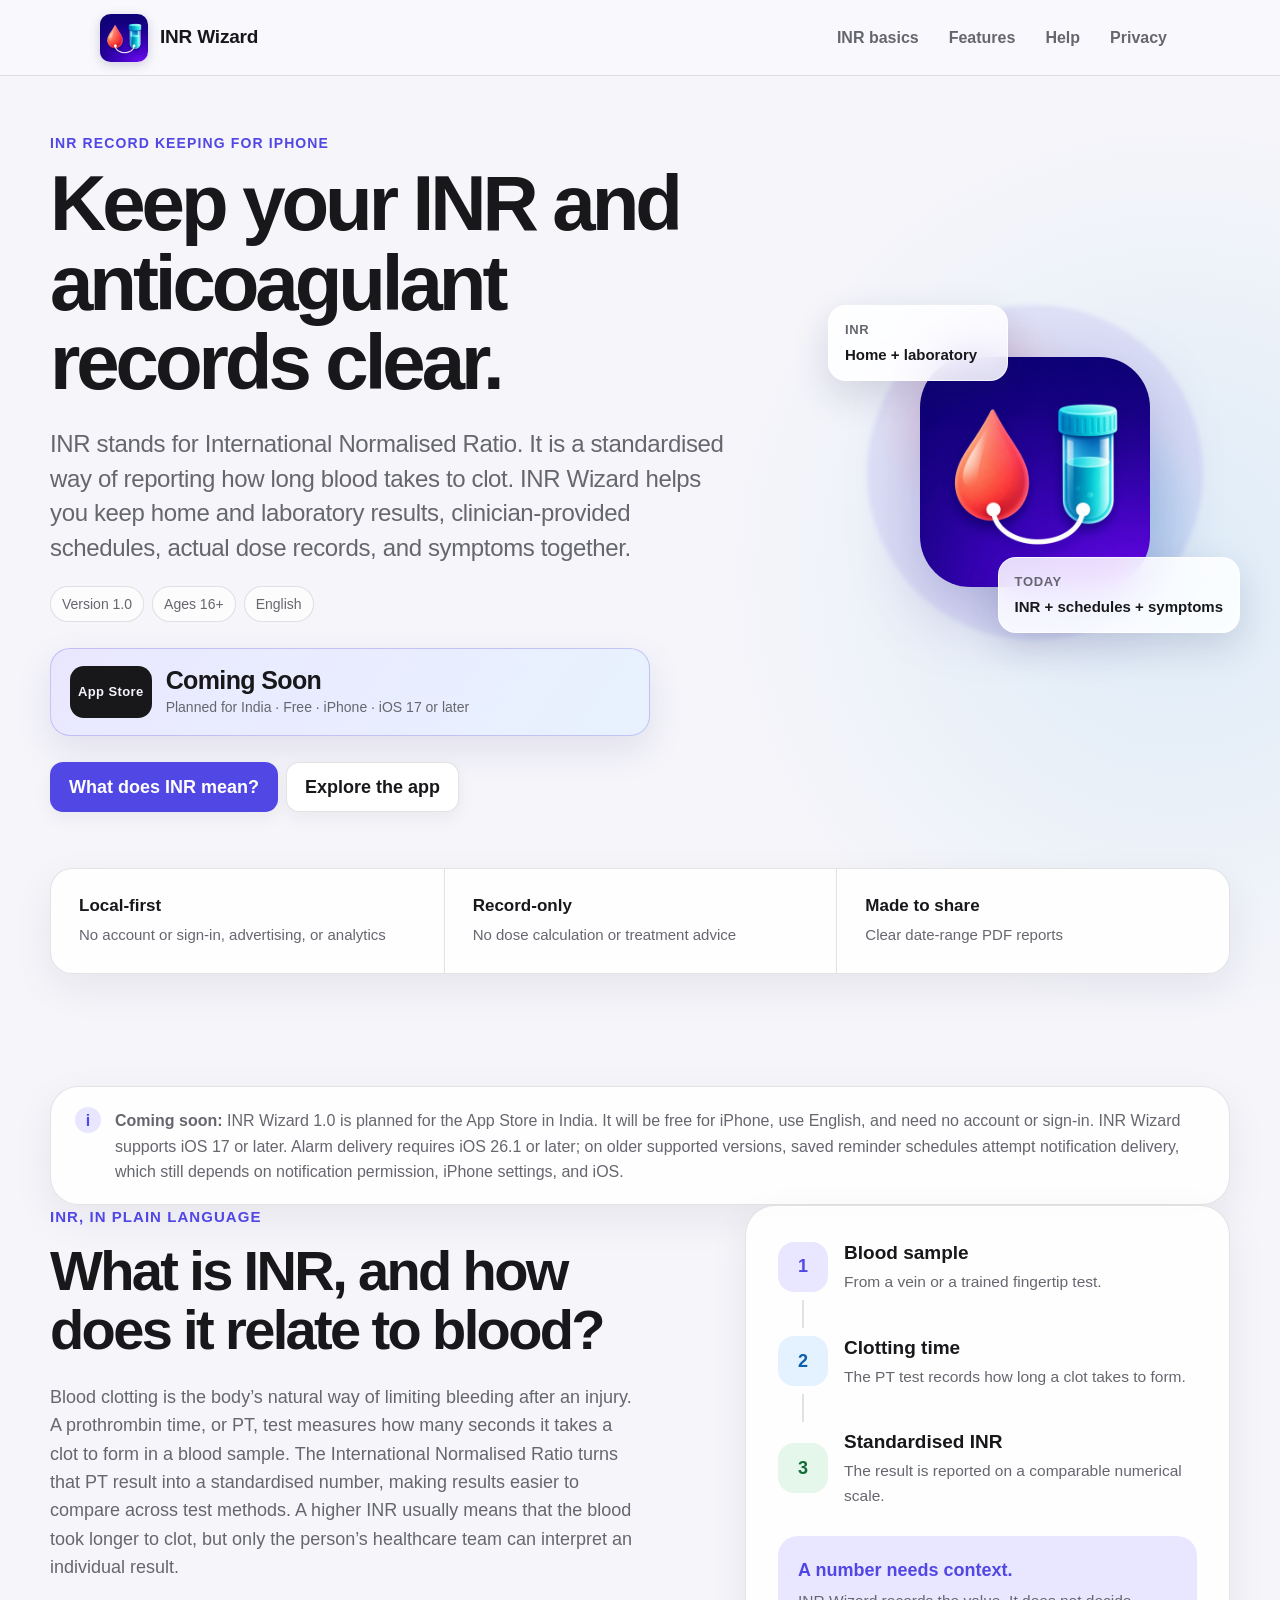
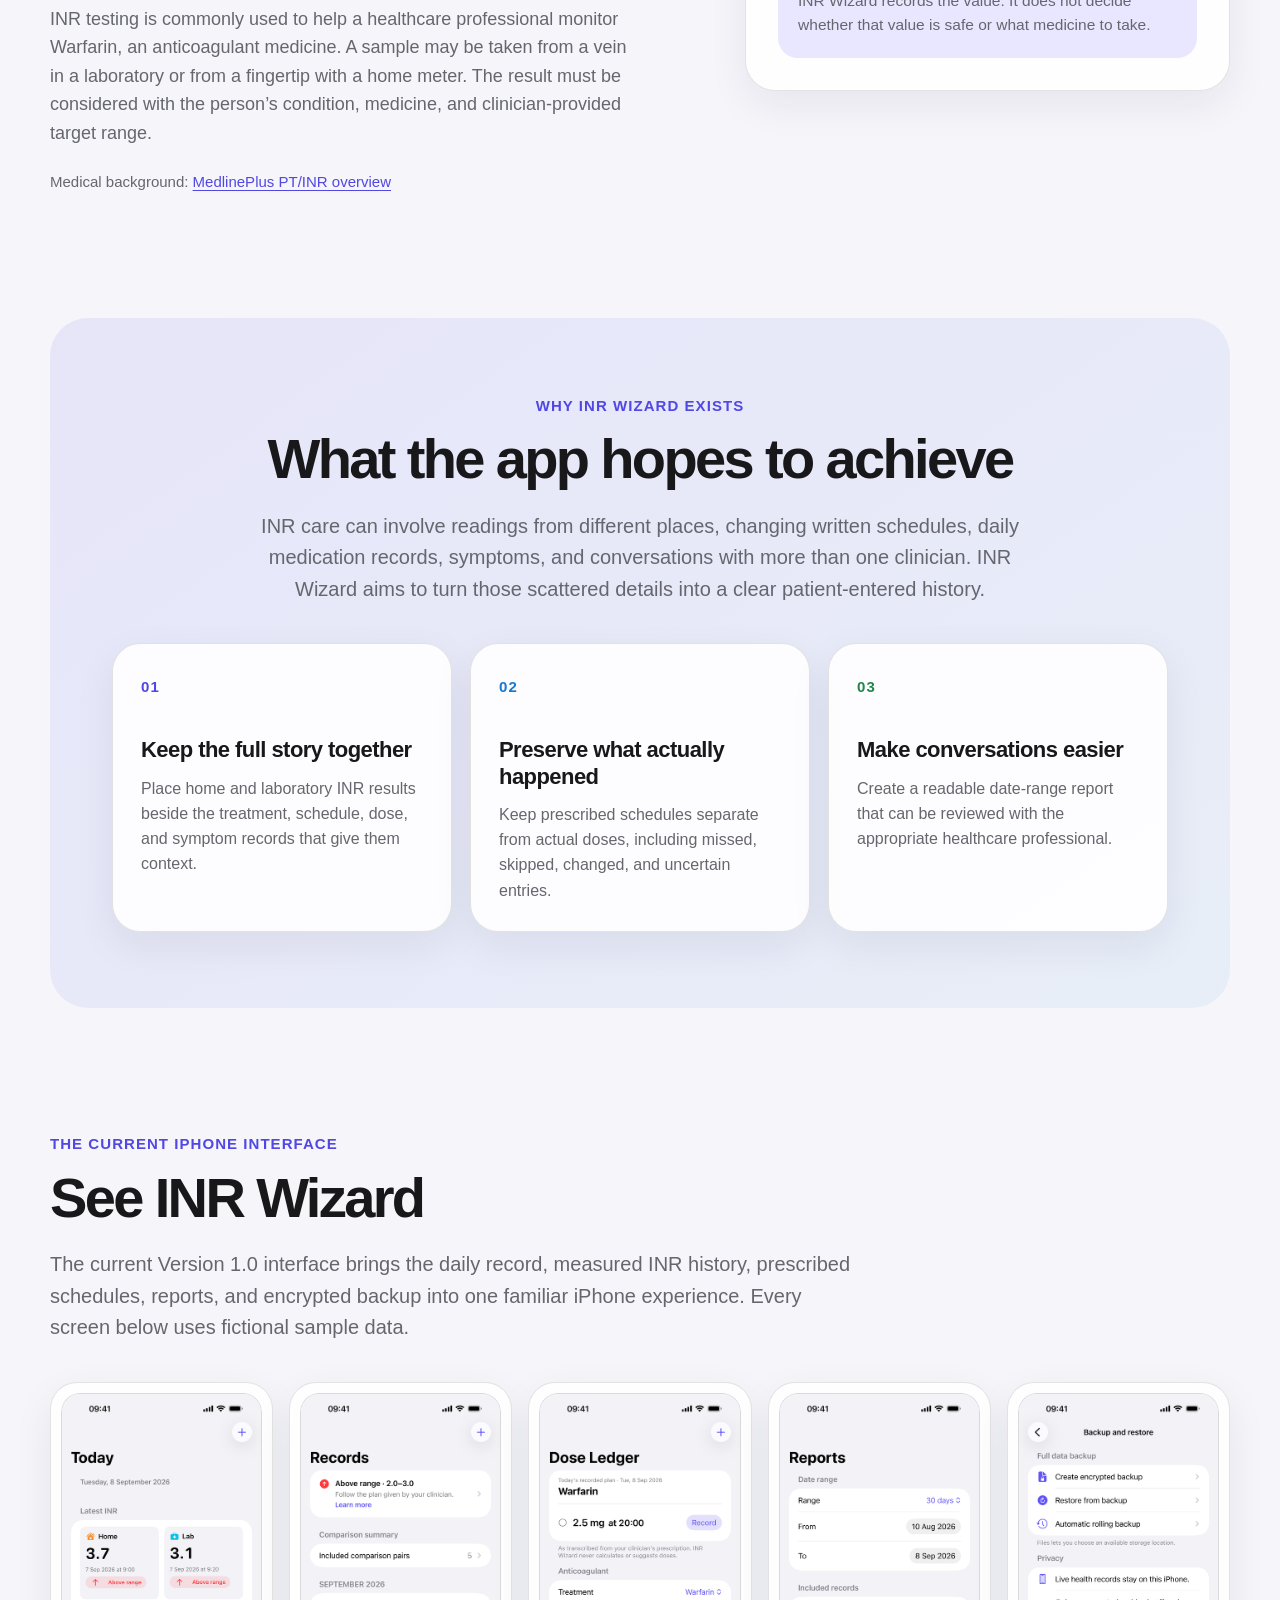
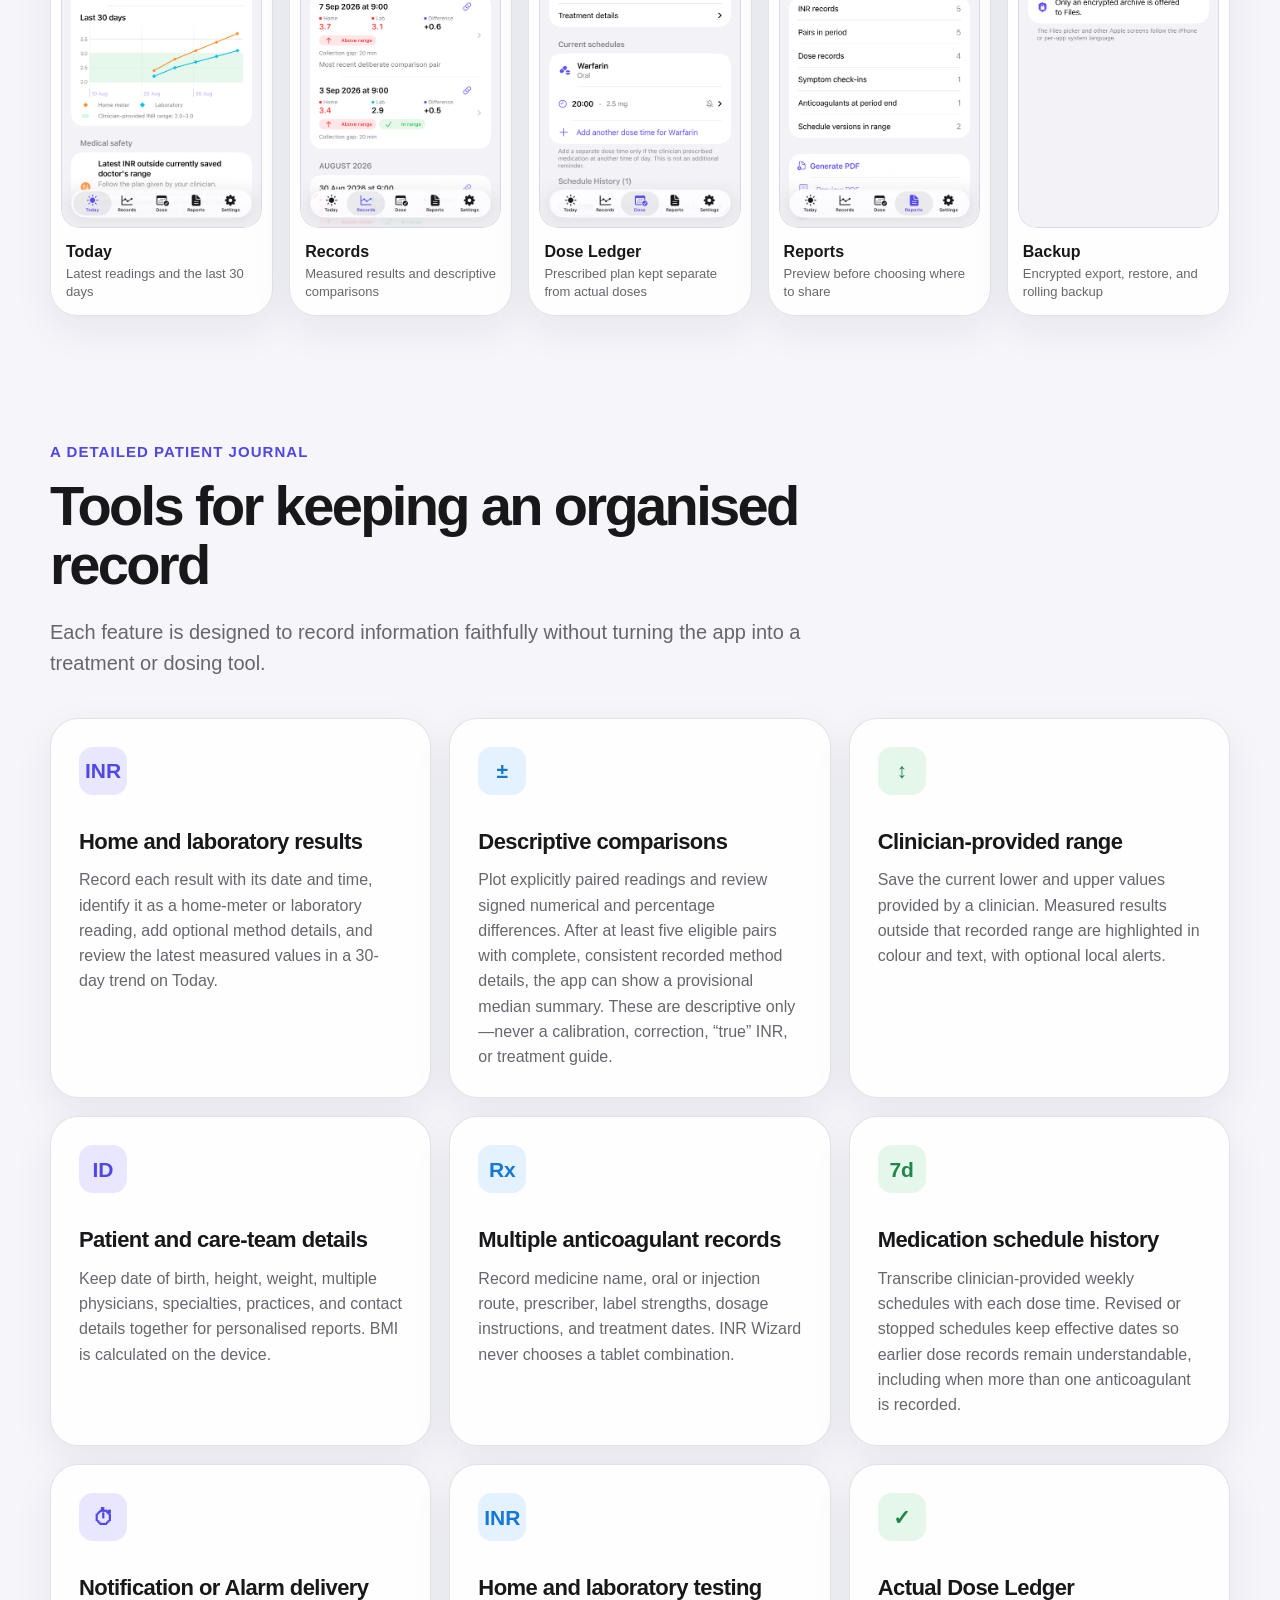
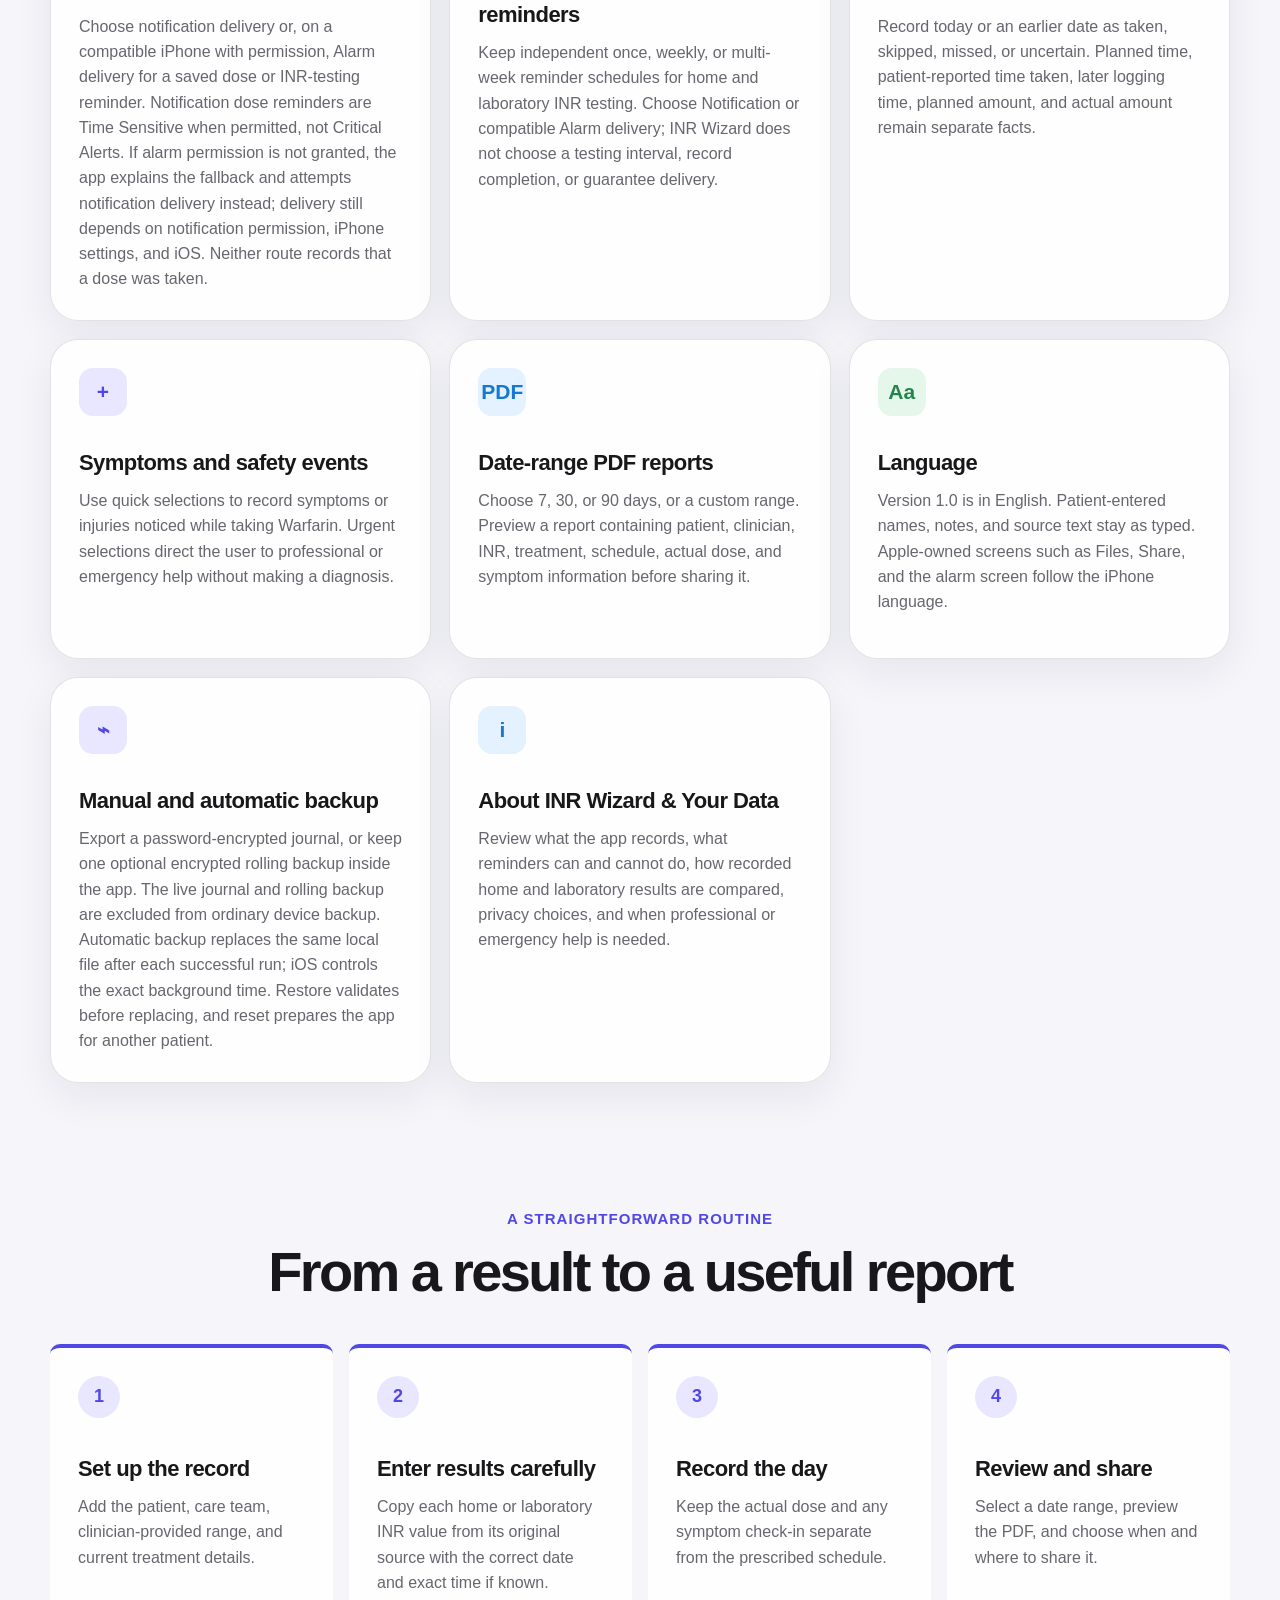
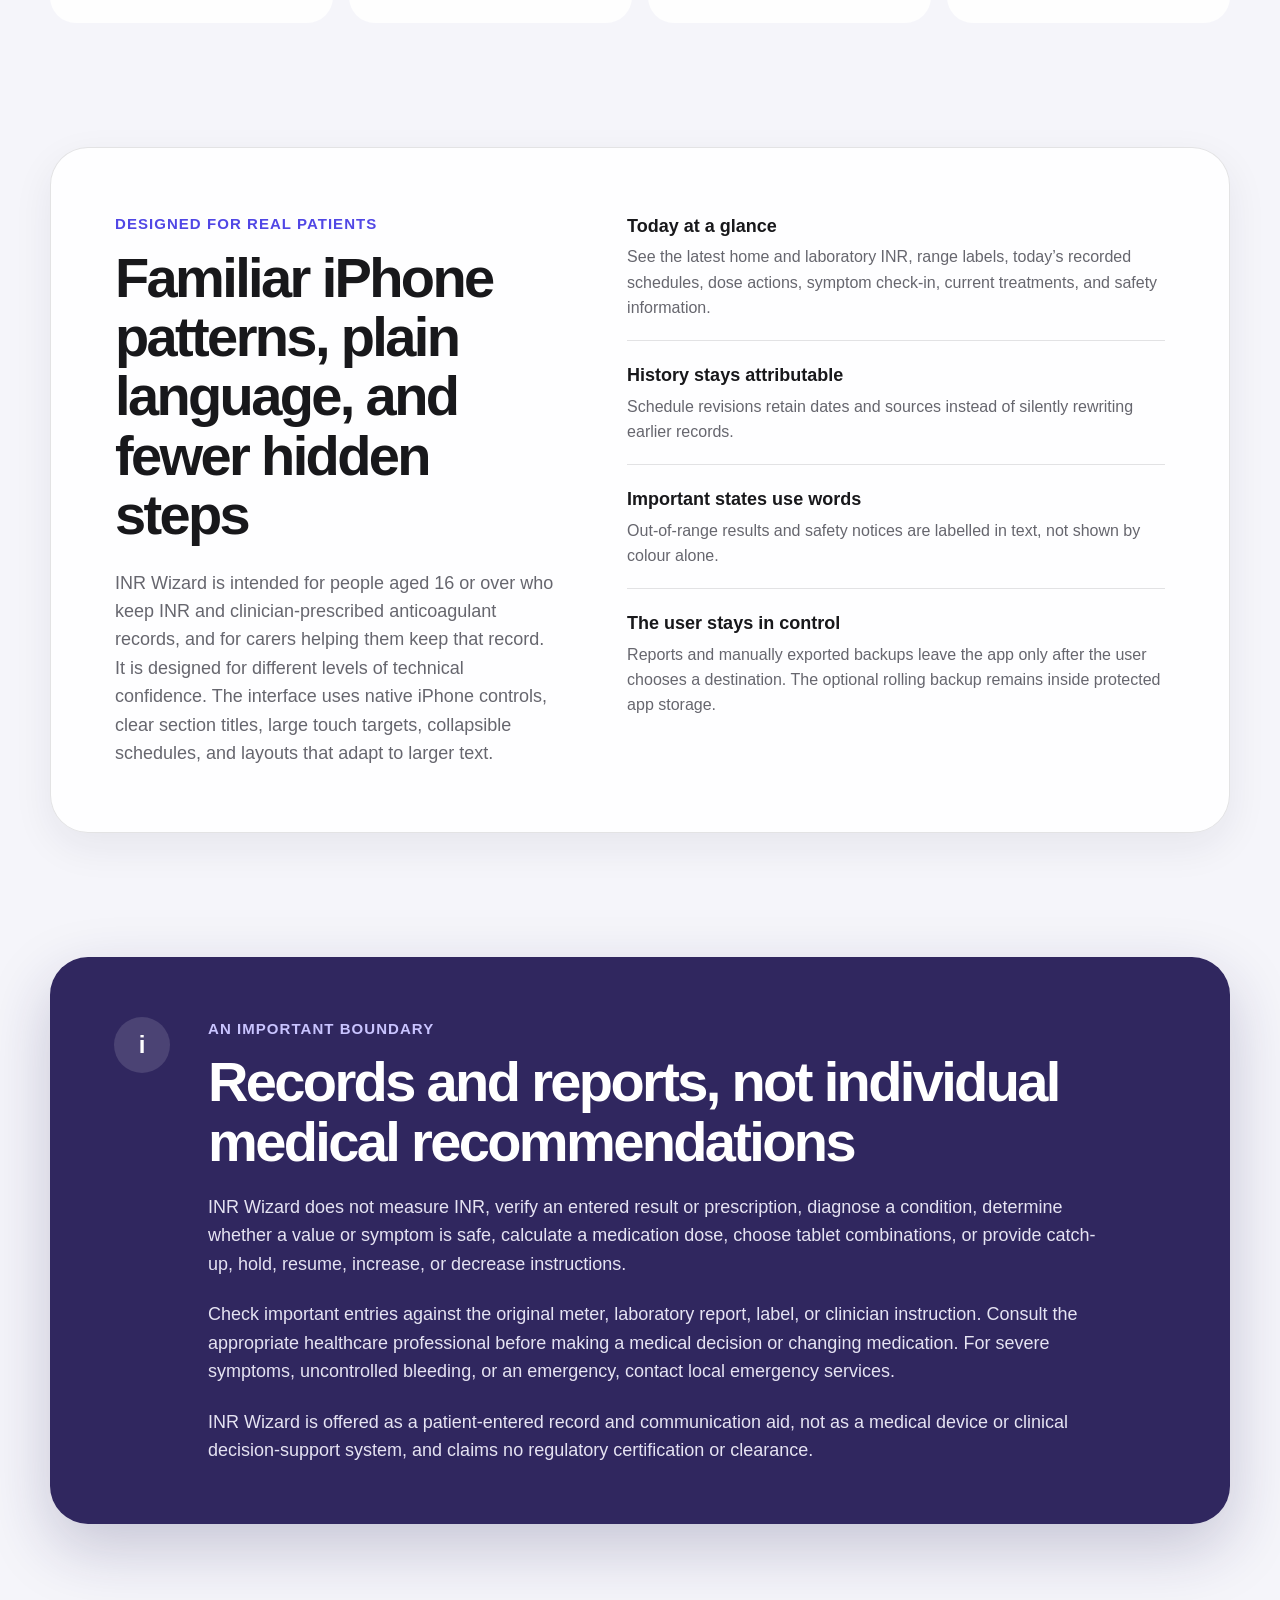
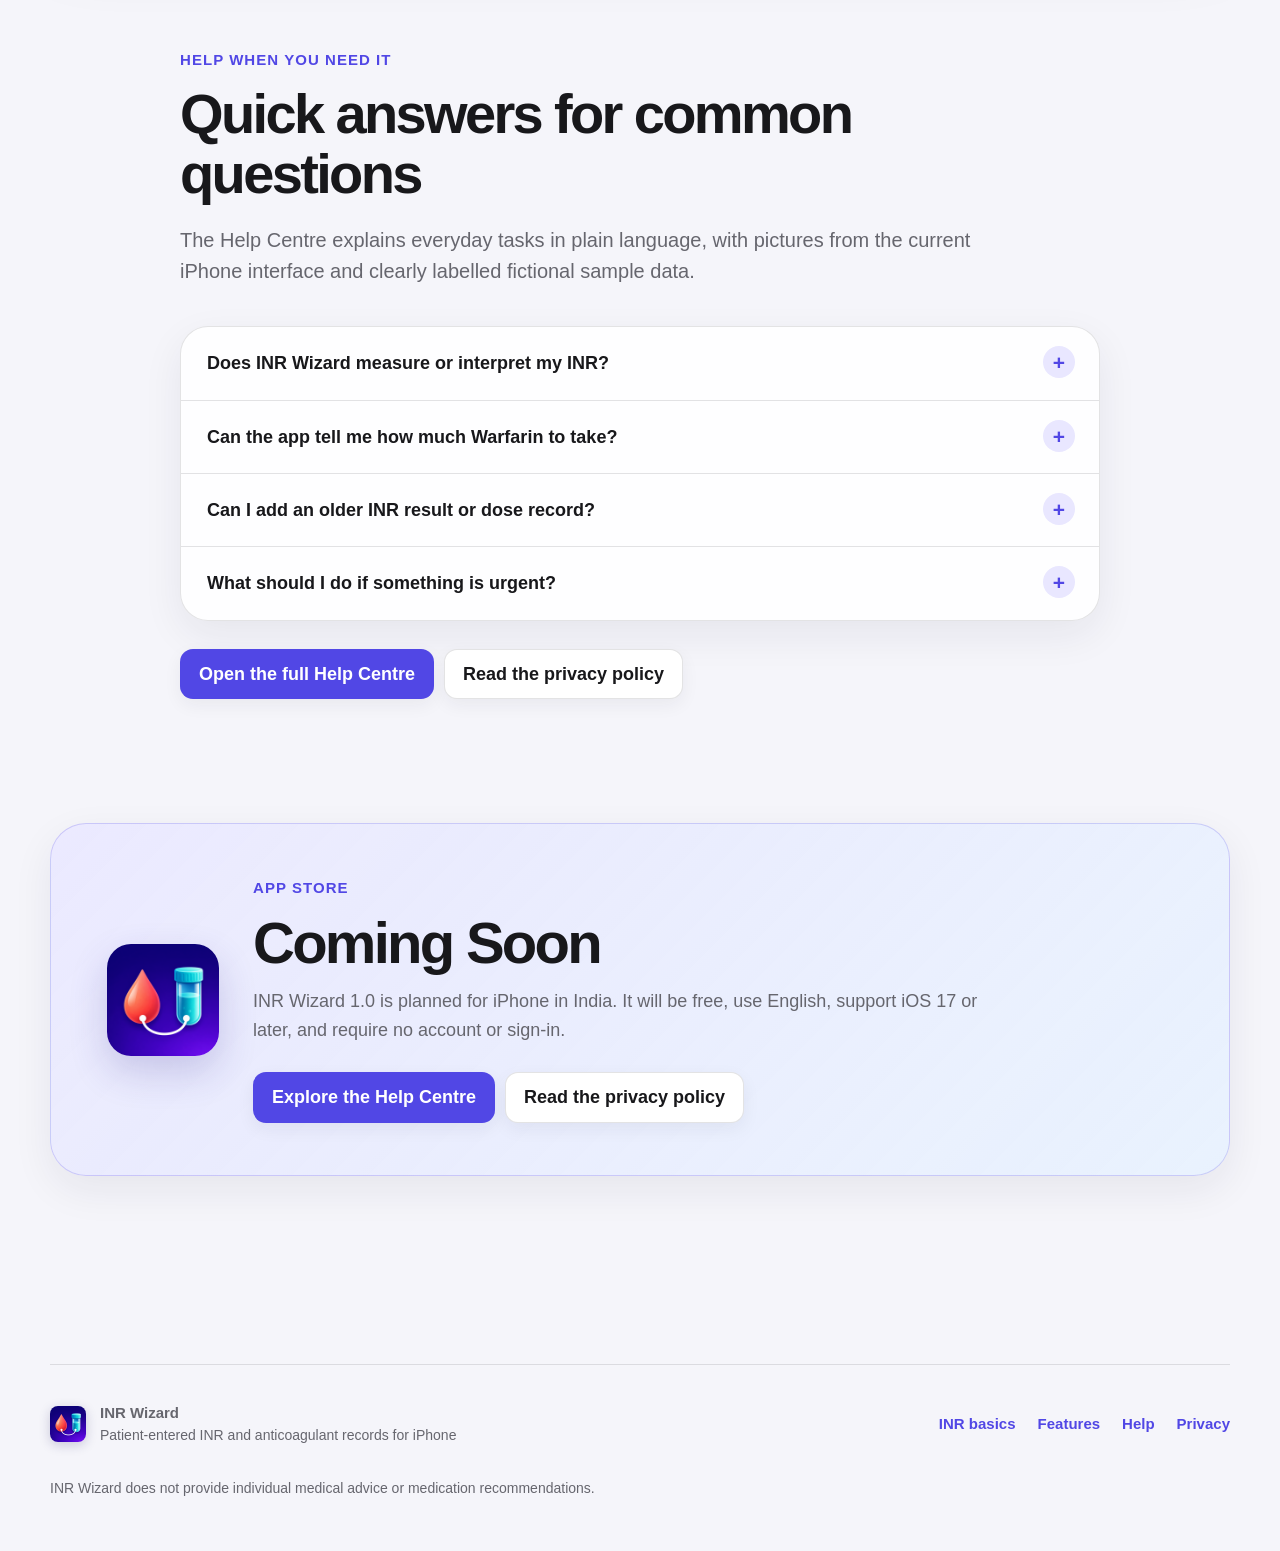
==== commit f0a40d09: "Fix audited website copy and delivery" ====
--- a/index.html
+++ b/index.html
@@ -8,9 +8,9 @@
     <meta name="theme-color" content="#f5f5fa" media="(prefers-color-scheme: light)">
     <meta name="theme-color" content="#111116" media="(prefers-color-scheme: dark)">
     <link rel="canonical" href="https://www.inrwizard.com/">
-    <link rel="icon" href="/assets/app-icon.png" type="image/png">
+    <link rel="icon" href="/assets/app-icon-144.png" type="image/png">
     <link rel="apple-touch-icon" href="/assets/app-icon.png">
-    <link rel="stylesheet" href="/assets/styles.css?v=5">
+    <link rel="stylesheet" href="/assets/styles.css?v=6">
     <meta property="og:type" content="website">
     <meta property="og:title" content="INR Wizard · Coming soon to the App Store in India">
     <meta property="og:description" content="A private iPhone journal for INR results, clinician-provided anticoagulant schedules, actual doses, reminders, symptoms, and reports.">
@@ -28,7 +28,7 @@
     <a class="skip-link" href="#content">Skip to content</a>
     <header class="site-header">
       <a class="brand" href="/" aria-label="INR Wizard home">
-        <img src="/assets/app-icon.png" alt="" width="48" height="48">
+        <img src="/assets/app-icon-144.png" alt="" width="48" height="48">
         <span>INR Wizard</span>
       </a>
       <nav class="site-nav" aria-label="Main navigation">
@@ -174,31 +174,31 @@
         <div class="screenshot-gallery" role="group" aria-label="INR Wizard interface gallery">
           <figure>
             <a href="/assets/help/today-build13.png" aria-label="Open the Today screenshot at full size">
-              <img src="/assets/help/today-build13.png" width="1320" height="2868" loading="lazy" decoding="async" alt="Today screen showing fictional latest home and laboratory INR values and a 30-day measured-INR trend.">
+              <img src="/assets/help/today-build13-480.png" srcset="/assets/help/today-build13-480.png 480w, /assets/help/today-build13-720.png 720w, /assets/help/today-build13-990.png 990w, /assets/help/today-build13.png 1320w" sizes="(max-width: 820px) 170px, (max-width: 1228px) calc((100vw - 112px) / 5 - 20px), 203px" width="1320" height="2868" loading="lazy" decoding="async" alt="Today screen showing fictional latest home and laboratory INR values and a 30-day measured-INR trend.">
             </a>
             <figcaption><strong>Today</strong><span>Latest readings and the last 30 days</span></figcaption>
           </figure>
           <figure>
             <a href="/assets/help/records-build13.png" aria-label="Open the Records screenshot at full size">
-              <img src="/assets/help/records-build13.png" width="1320" height="2868" loading="lazy" decoding="async" alt="Records screen showing fictional explicitly paired home and laboratory INR readings and signed differences.">
+              <img src="/assets/help/records-build13-480.png" srcset="/assets/help/records-build13-480.png 480w, /assets/help/records-build13-720.png 720w, /assets/help/records-build13-990.png 990w, /assets/help/records-build13.png 1320w" sizes="(max-width: 820px) 170px, (max-width: 1228px) calc((100vw - 112px) / 5 - 20px), 203px" width="1320" height="2868" loading="lazy" decoding="async" alt="Records screen showing fictional explicitly paired home and laboratory INR readings and signed differences.">
             </a>
             <figcaption><strong>Records</strong><span>Measured results and descriptive comparisons</span></figcaption>
           </figure>
           <figure>
             <a href="/assets/help/dose-ledger-build13.png" aria-label="Open the Dose Ledger screenshot at full size">
-              <img src="/assets/help/dose-ledger-build13.png" width="1320" height="2868" loading="lazy" decoding="async" alt="Dose Ledger showing a fictional patient-entered Warfarin schedule and an action to record what happened.">
+              <img src="/assets/help/dose-ledger-build13-480.png" srcset="/assets/help/dose-ledger-build13-480.png 480w, /assets/help/dose-ledger-build13-720.png 720w, /assets/help/dose-ledger-build13-990.png 990w, /assets/help/dose-ledger-build13.png 1320w" sizes="(max-width: 820px) 170px, (max-width: 1228px) calc((100vw - 112px) / 5 - 20px), 203px" width="1320" height="2868" loading="lazy" decoding="async" alt="Dose Ledger showing a fictional patient-entered Warfarin schedule and an action to record what happened.">
             </a>
             <figcaption><strong>Dose Ledger</strong><span>Prescribed plan kept separate from actual doses</span></figcaption>
           </figure>
           <figure>
             <a href="/assets/help/reports-build13.png" aria-label="Open the Reports screenshot at full size">
-              <img src="/assets/help/reports-build13.png" width="1320" height="2868" loading="lazy" decoding="async" alt="Reports screen showing fictional record counts and controls for generating a date-range PDF.">
+              <img src="/assets/help/reports-build13-480.png" srcset="/assets/help/reports-build13-480.png 480w, /assets/help/reports-build13-720.png 720w, /assets/help/reports-build13-990.png 990w, /assets/help/reports-build13.png 1320w" sizes="(max-width: 820px) 170px, (max-width: 1228px) calc((100vw - 112px) / 5 - 20px), 203px" width="1320" height="2868" loading="lazy" decoding="async" alt="Reports screen showing fictional record counts and controls for generating a date-range PDF.">
             </a>
             <figcaption><strong>Reports</strong><span>Preview before choosing where to share</span></figcaption>
           </figure>
           <figure>
             <a href="/assets/help/backup-build13.png" aria-label="Open the Backup screenshot at full size">
-              <img src="/assets/help/backup-build13.png" width="1320" height="2868" loading="lazy" decoding="async" alt="Backup and restore screen showing encrypted manual and rolling backup options.">
+              <img src="/assets/help/backup-build13-480.png" srcset="/assets/help/backup-build13-480.png 480w, /assets/help/backup-build13-720.png 720w, /assets/help/backup-build13-990.png 990w, /assets/help/backup-build13.png 1320w" sizes="(max-width: 820px) 170px, (max-width: 1228px) calc((100vw - 112px) / 5 - 20px), 203px" width="1320" height="2868" loading="lazy" decoding="async" alt="Backup and restore screen showing encrypted manual and rolling backup options.">
             </a>
             <figcaption><strong>Backup</strong><span>Encrypted export, restore, and rolling backup</span></figcaption>
           </figure>
@@ -402,7 +402,7 @@
 
     <footer class="site-footer">
       <div class="footer-brand">
-        <img class="footer-icon" src="/assets/app-icon.png" alt="" width="36" height="36">
+        <img class="footer-icon" src="/assets/app-icon-144.png" alt="" width="36" height="36">
         <div><strong>INR Wizard</strong><span>Patient-entered INR and anticoagulant records for iPhone</span></div>
       </div>
       <nav aria-label="Footer navigation">
--- a/assets/styles.css
+++ b/assets/styles.css
@@ -584,6 +584,10 @@
     --shadow: 0 14px 44px rgba(0, 0, 0, 0.2);
   }
 
+  .button.primary {
+    color: #111116;
+  }
+
   .site-header {
     background: rgba(18, 18, 23, 0.82);
   }
@@ -923,12 +927,12 @@
 
 .step-mark.blue {
   background: var(--blue-soft);
-  color: var(--blue);
+  color: #0b5fad;
 }
 
 .step-mark.green {
   background: var(--green-soft);
-  color: var(--green);
+  color: #126c38;
 }
 
 .path-line {
@@ -1504,6 +1508,14 @@
 }
 
 @media (prefers-color-scheme: dark) {
+  .step-mark.blue {
+    color: var(--blue);
+  }
+
+  .step-mark.green {
+    color: var(--green);
+  }
+
   .visual-card {
     border-color: rgba(235, 235, 245, 0.14);
     background: rgba(38, 38, 47, 0.88);
@@ -1580,6 +1592,10 @@
   gap: 14px;
 }
 
+.shortcut-grid > a:last-child {
+  grid-column: 2;
+}
+
 .shortcut-grid a {
   display: grid;
   grid-template-columns: 52px 1fr;
@@ -1644,6 +1660,8 @@
   top: 96px;
   display: flex;
   flex-direction: column;
+  max-height: calc(100vh - 120px);
+  overflow-y: auto;
   padding: 18px;
   border: 1px solid var(--separator);
   border-radius: 22px;
@@ -1792,6 +1810,12 @@
     grid-template-columns: repeat(2, 1fr);
   }
 
+  .shortcut-grid > a:last-child {
+    grid-column: 1 / -1;
+    width: calc(50% - 7px);
+    justify-self: center;
+  }
+
   .help-layout {
     grid-template-columns: 1fr;
     gap: 56px;
@@ -1801,6 +1825,8 @@
     position: static;
     display: grid;
     grid-template-columns: repeat(3, 1fr);
+    max-height: none;
+    overflow: visible;
   }
 
   .help-contents p {
@@ -1843,6 +1869,12 @@
     grid-template-columns: 1fr;
   }
 
+  .shortcut-grid > a:last-child {
+    grid-column: auto;
+    width: auto;
+    justify-self: stretch;
+  }
+
   .shortcut-grid a {
     min-height: 116px;
   }
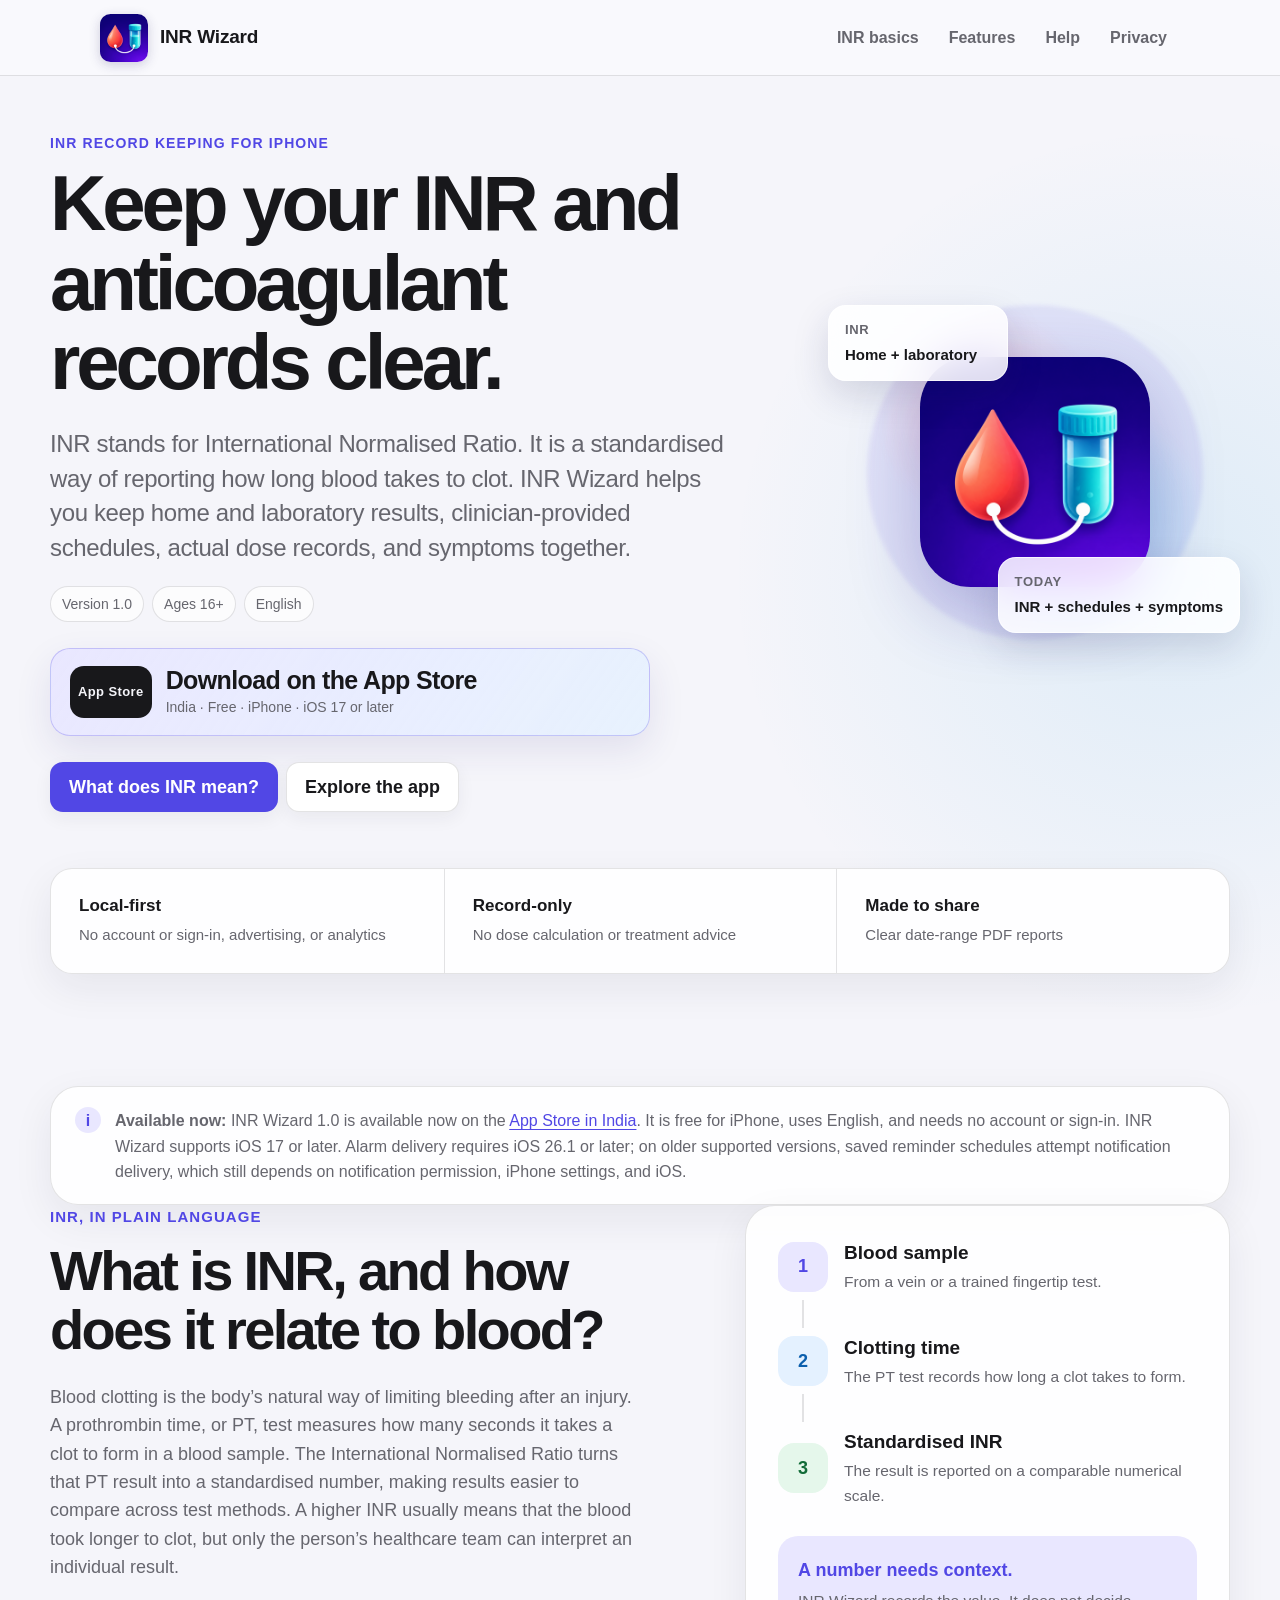
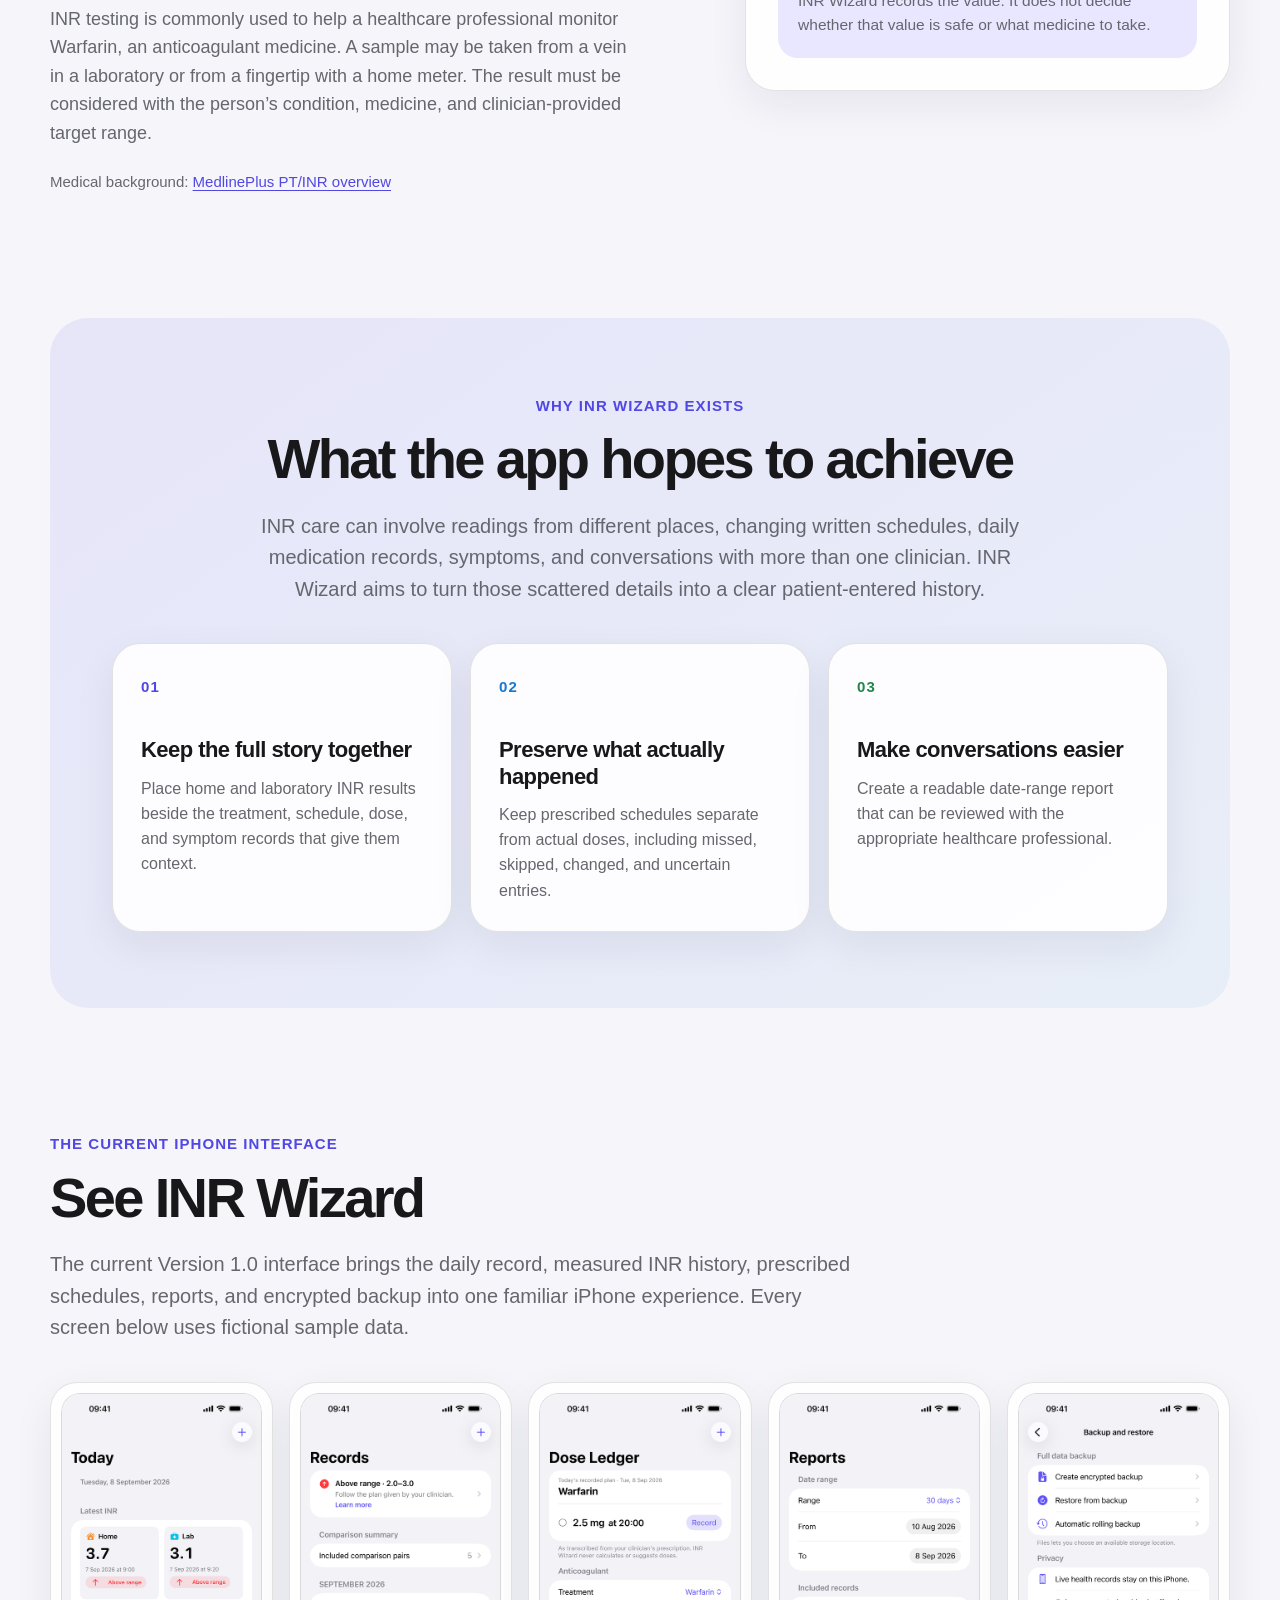
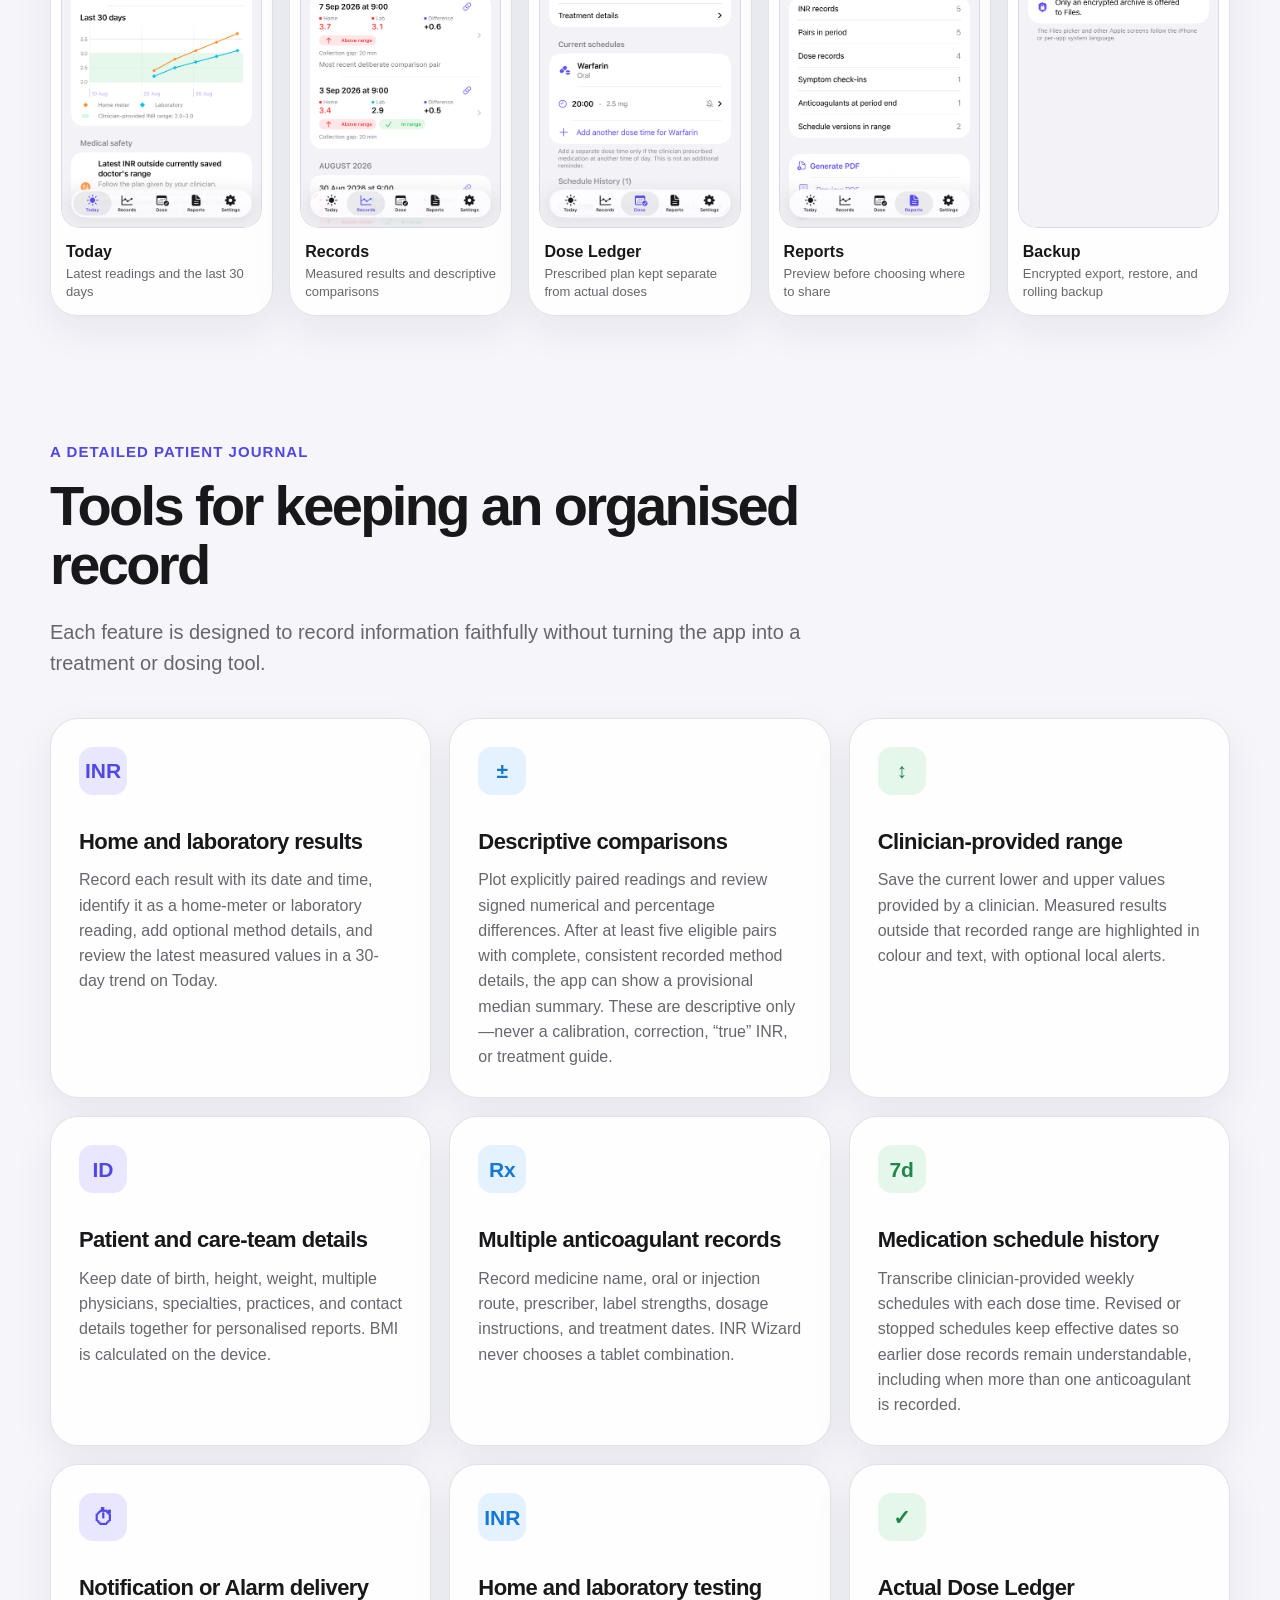
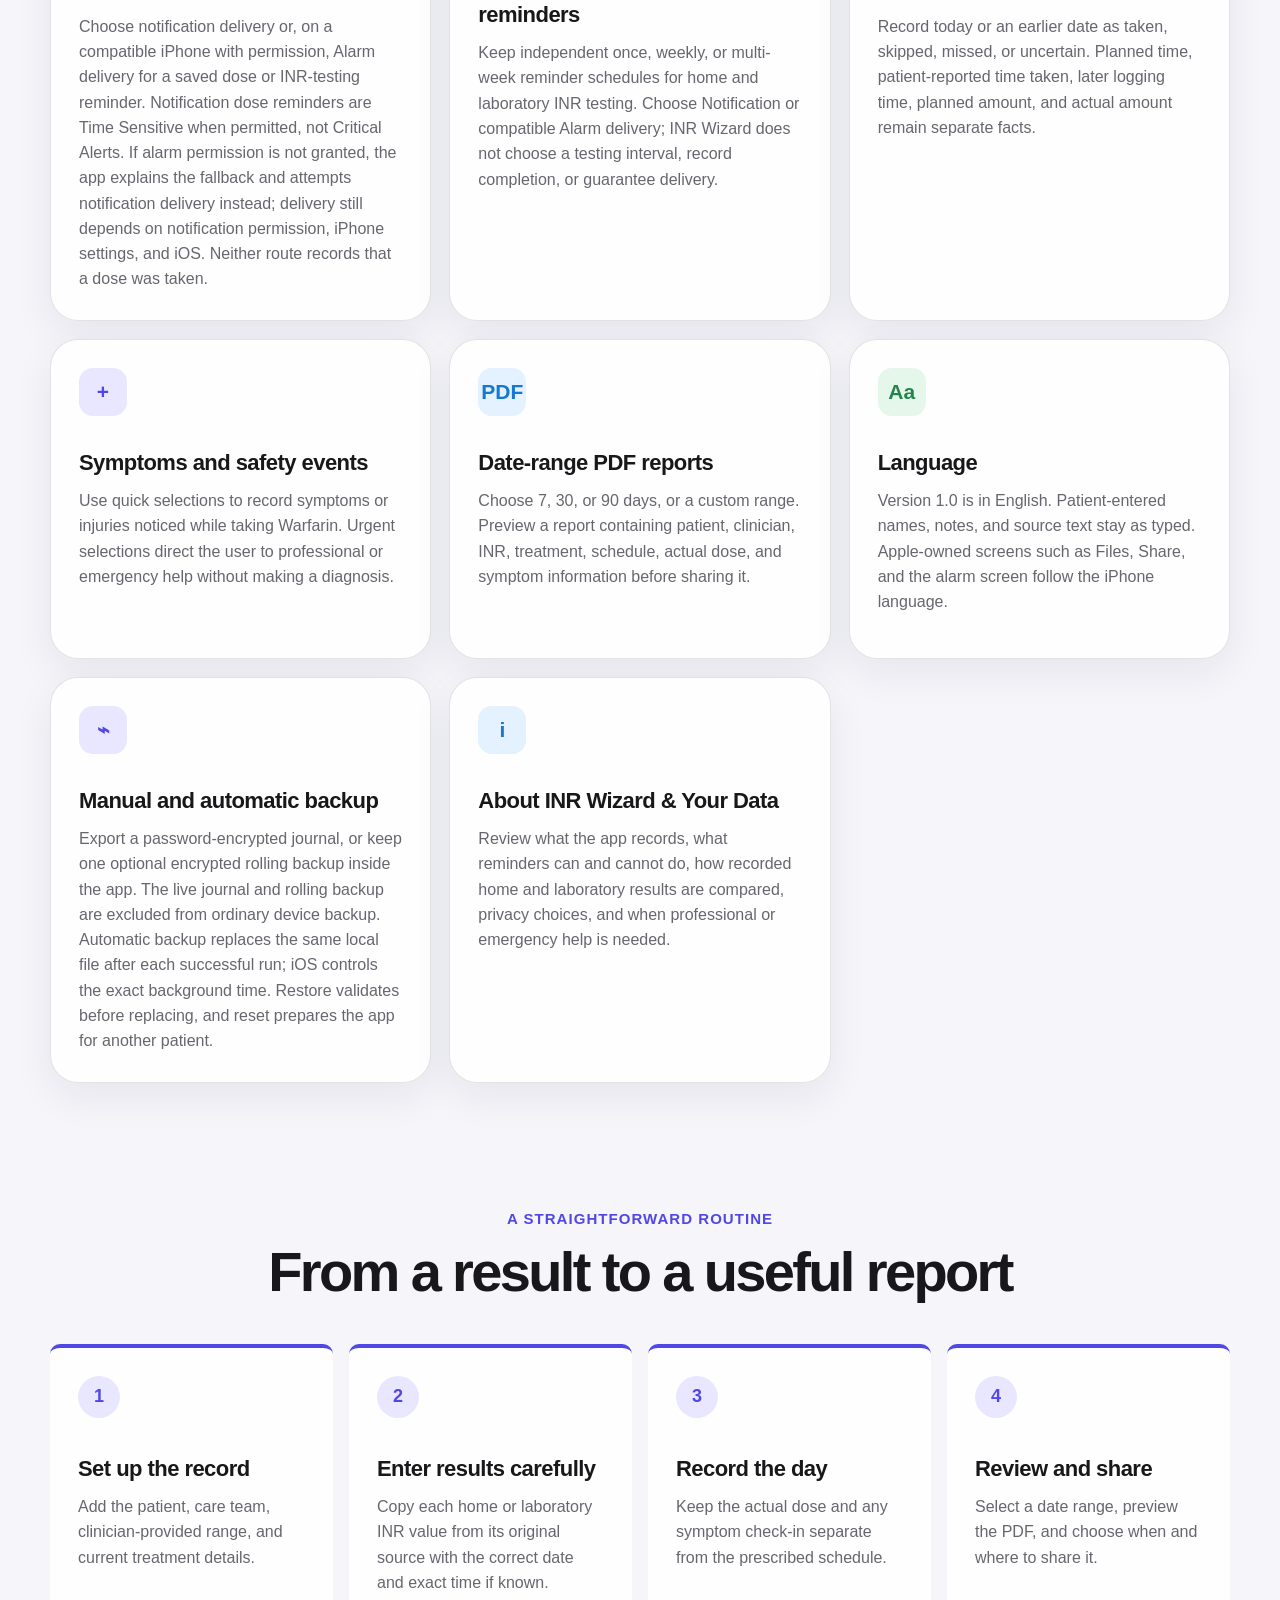
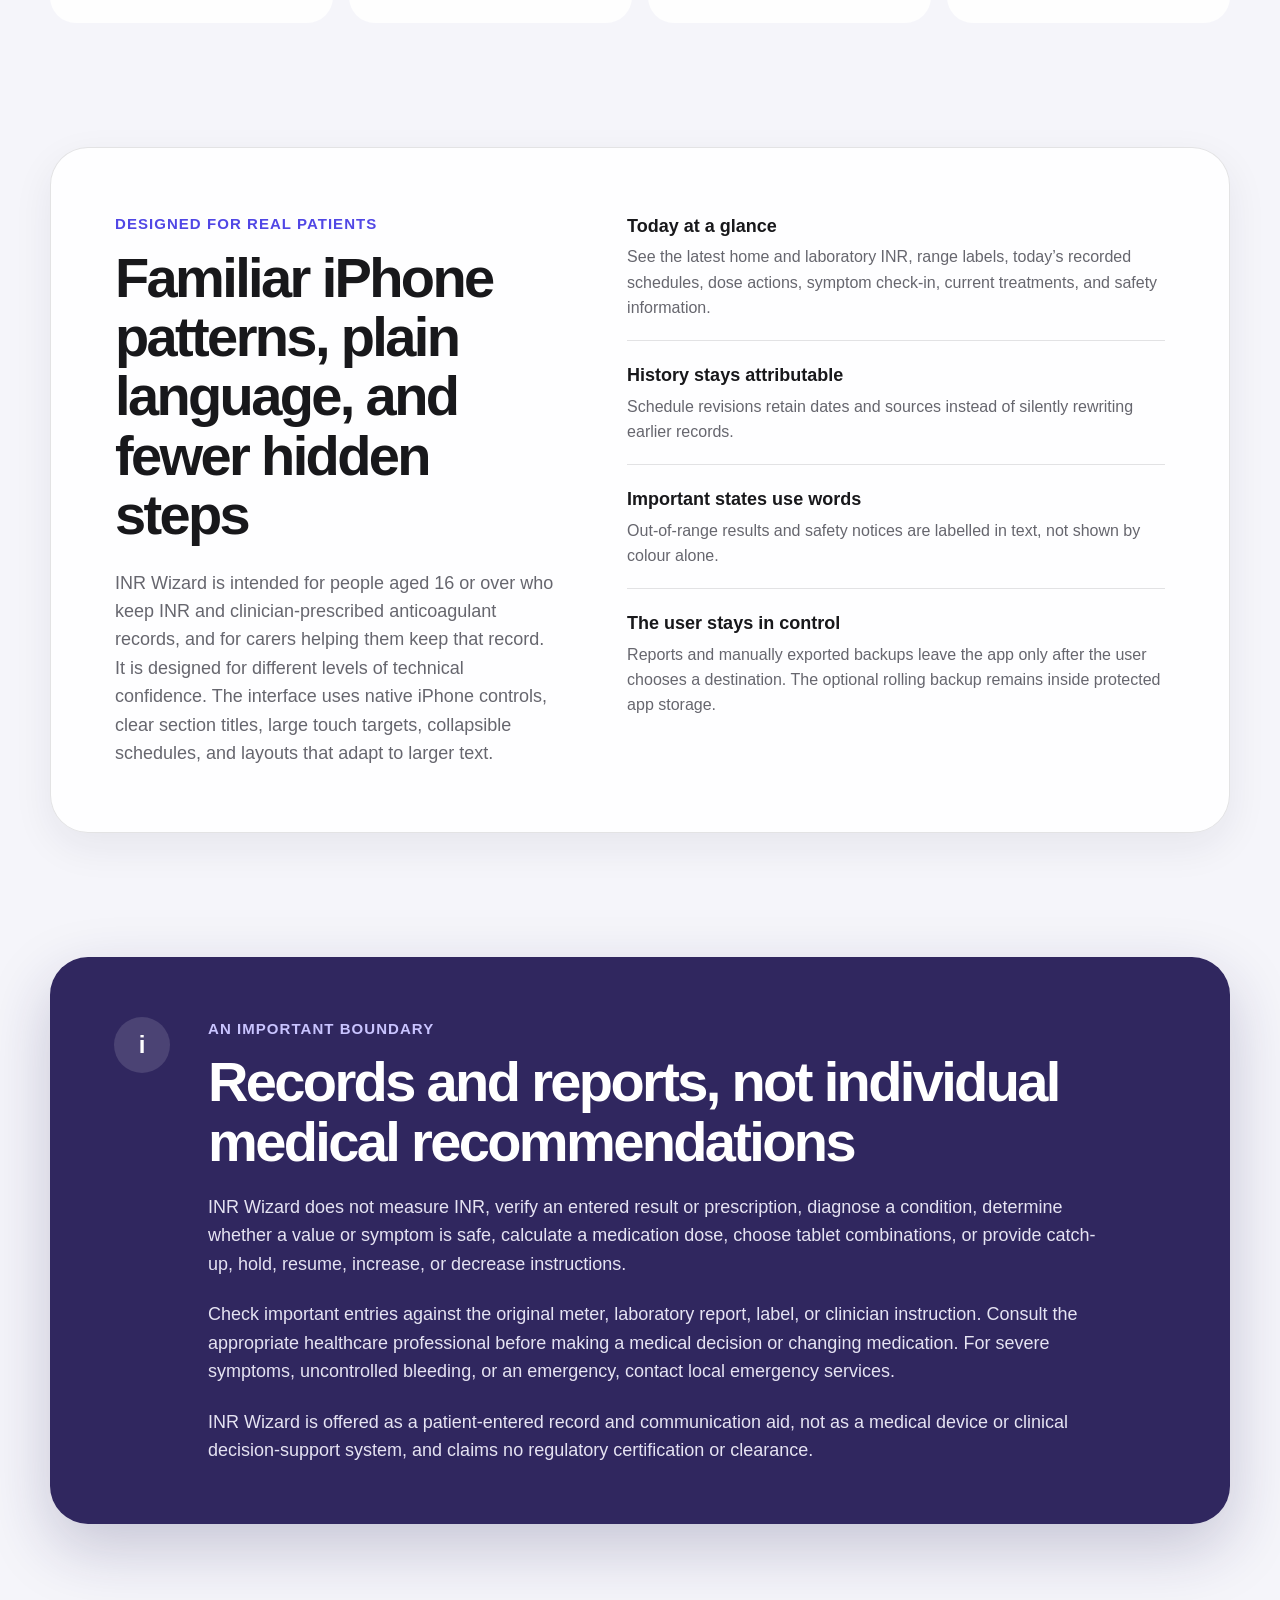
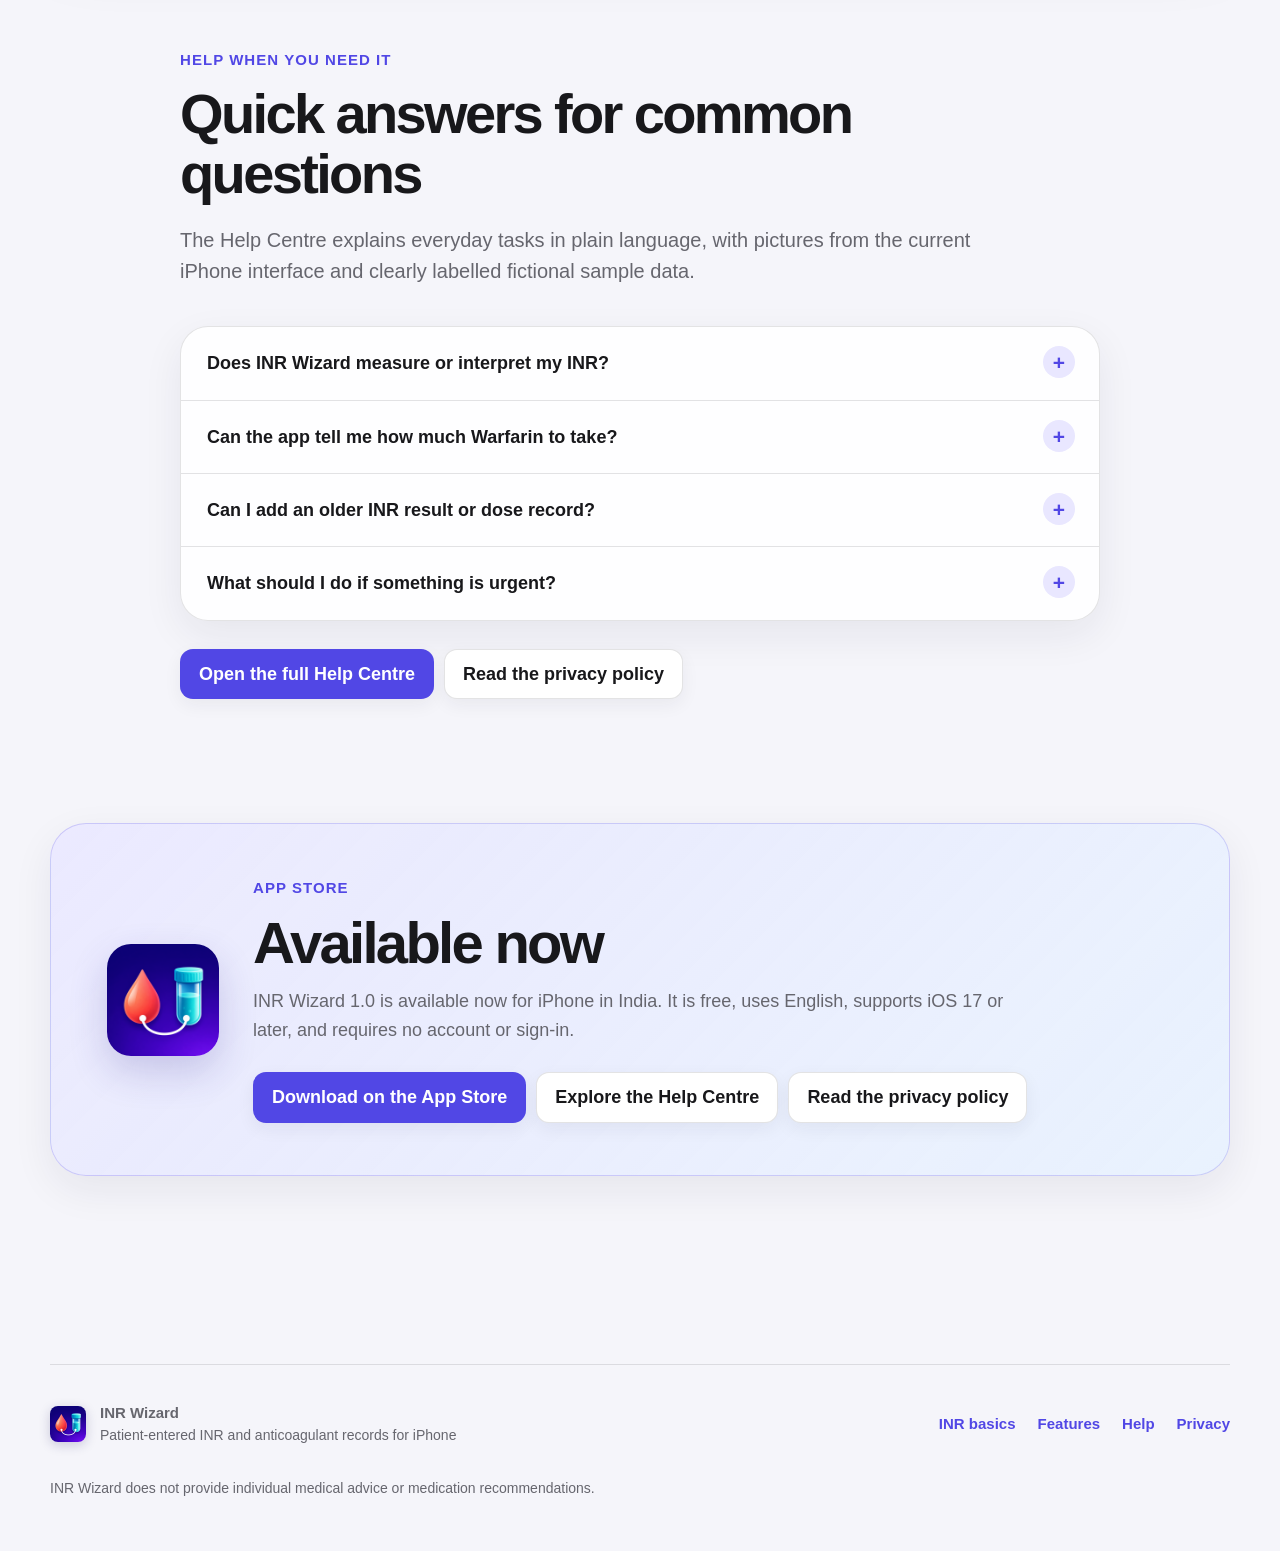
==== commit 7a60b1db: "Link INR Wizard live App Store release" ====
--- a/index.html
+++ b/index.html
@@ -3,16 +3,16 @@
   <head>
     <meta charset="utf-8">
     <meta name="viewport" content="width=device-width, initial-scale=1">
-    <title>INR Wizard · Coming soon to the App Store in India</title>
-    <meta name="description" content="Coming soon to the App Store in India: INR Wizard is a private iPhone journal for home and laboratory INR results, clinician-provided anticoagulant schedules, actual doses, reminders, symptoms, and reports.">
+    <title>INR Wizard · Available now on the App Store in India</title>
+    <meta name="description" content="Available now on the App Store in India: INR Wizard is a private iPhone journal for home and laboratory INR results, clinician-provided anticoagulant schedules, actual doses, reminders, symptoms, and reports.">
     <meta name="theme-color" content="#f5f5fa" media="(prefers-color-scheme: light)">
     <meta name="theme-color" content="#111116" media="(prefers-color-scheme: dark)">
     <link rel="canonical" href="https://www.inrwizard.com/">
     <link rel="icon" href="/assets/app-icon-144.png" type="image/png">
     <link rel="apple-touch-icon" href="/assets/app-icon.png">
-    <link rel="stylesheet" href="/assets/styles.css?v=6">
+    <link rel="stylesheet" href="/assets/styles.css?v=7">
     <meta property="og:type" content="website">
-    <meta property="og:title" content="INR Wizard · Coming soon to the App Store in India">
+    <meta property="og:title" content="INR Wizard · Available now on the App Store in India">
     <meta property="og:description" content="A private iPhone journal for INR results, clinician-provided anticoagulant schedules, actual doses, reminders, symptoms, and reports.">
     <meta property="og:url" content="https://www.inrwizard.com/">
     <meta property="og:image" content="https://www.inrwizard.com/assets/og.png">
@@ -20,7 +20,7 @@
     <meta property="og:image:height" content="630">
     <meta property="og:image:alt" content="INR Wizard, Keep INR records clear, with a blood drop and specimen tube illustration">
     <meta name="twitter:card" content="summary_large_image">
-    <meta name="twitter:title" content="INR Wizard · Coming soon to the App Store in India">
+    <meta name="twitter:title" content="INR Wizard · Available now on the App Store in India">
     <meta name="twitter:description" content="A private iPhone journal for INR results, clinician-provided schedules, actual doses, reminders, symptoms, and reports.">
     <meta name="twitter:image" content="https://www.inrwizard.com/assets/og.png">
   </head>
@@ -54,11 +54,11 @@
             <span>Ages 16+</span>
             <span>English</span>
           </div>
-          <aside class="store-placeholder" aria-labelledby="store-placeholder-title">
-            <span class="store-label">App Store</span>
-            <strong id="store-placeholder-title">Coming Soon</strong>
-            <span class="store-details">Planned for India · Free · iPhone · iOS 17 or later</span>
-          </aside>
+          <a class="store-placeholder store-link" href="https://apps.apple.com/in/app/inr-wizard/id6806624188" aria-labelledby="store-placeholder-title" aria-describedby="store-placeholder-details">
+            <span class="store-label" aria-hidden="true">App Store</span>
+            <strong id="store-placeholder-title">Download on the App Store</strong>
+            <span class="store-details" id="store-placeholder-details">India · Free · iPhone · iOS 17 or later</span>
+          </a>
           <div class="hero-actions">
             <a class="button primary" href="#what-is-inr">What does INR mean?</a>
             <a class="button" href="#features">Explore the app</a>
@@ -87,7 +87,7 @@
 
       <aside class="notice" aria-label="Release and device availability">
         <span class="notice-symbol" aria-hidden="true">i</span>
-        <p><strong>Coming soon:</strong> INR Wizard 1.0 is planned for the App Store in India. It will be free for iPhone, use English, and need no account or sign-in. INR Wizard supports iOS 17 or later. Alarm delivery requires iOS 26.1 or later; on older supported versions, saved reminder schedules attempt notification delivery, which still depends on notification permission, iPhone settings, and iOS.</p>
+        <p><strong>Available now:</strong> INR Wizard 1.0 is available now on the <a href="https://apps.apple.com/in/app/inr-wizard/id6806624188">App Store in India</a>. It is free for iPhone, uses English, and needs no account or sign-in. INR Wizard supports iOS 17 or later. Alarm delivery requires iOS 26.1 or later; on older supported versions, saved reminder schedules attempt notification delivery, which still depends on notification permission, iPhone settings, and iOS.</p>
       </aside>
 
       <section id="what-is-inr" class="section split-section inr-section" aria-labelledby="inr-title">
@@ -390,10 +390,11 @@
         <img src="/assets/app-icon.png" width="112" height="112" alt="" aria-hidden="true">
         <div>
           <p class="section-kicker">App Store</p>
-          <h2 id="release-title">Coming Soon</h2>
-          <p>INR Wizard 1.0 is planned for iPhone in India. It will be free, use English, support iOS 17 or later, and require no account or sign-in.</p>
+          <h2 id="release-title">Available now</h2>
+          <p>INR Wizard 1.0 is available now for iPhone in India. It is free, uses English, supports iOS 17 or later, and requires no account or sign-in.</p>
           <div class="section-actions">
-            <a class="button primary" href="/support/">Explore the Help Centre</a>
+            <a class="button primary" href="https://apps.apple.com/in/app/inr-wizard/id6806624188">Download on the App Store</a>
+            <a class="button" href="/support/">Explore the Help Centre</a>
             <a class="button" href="/privacy/">Read the privacy policy</a>
           </div>
         </div>
--- a/assets/styles.css
+++ b/assets/styles.css
@@ -733,6 +733,21 @@
   color: var(--secondary);
   font-size: 14px;
   line-height: 1.4;
+}
+
+.store-link {
+  color: inherit;
+  text-decoration: none;
+}
+
+.store-link:hover {
+  border-color: var(--accent);
+}
+
+.store-link:hover strong {
+  text-decoration: underline;
+  text-decoration-thickness: 2px;
+  text-underline-offset: 4px;
 }
 
 .trust-strip {
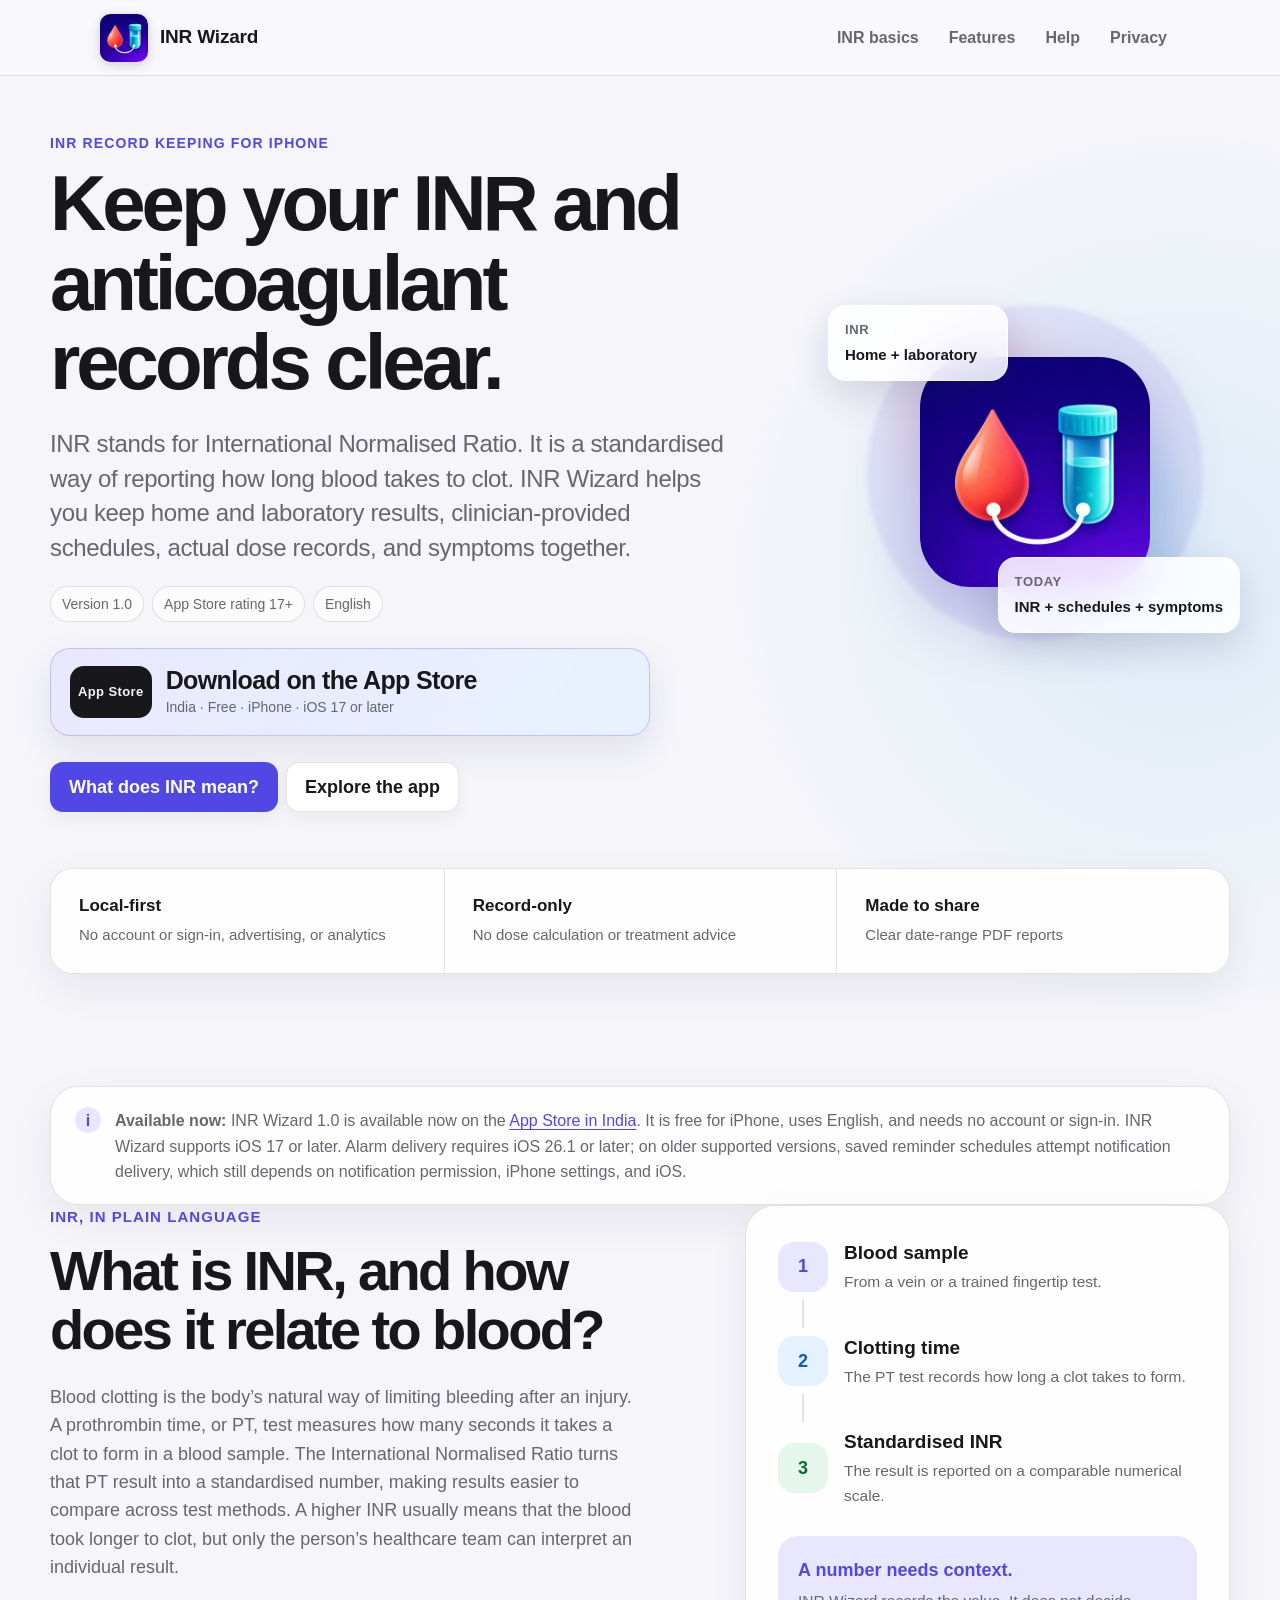
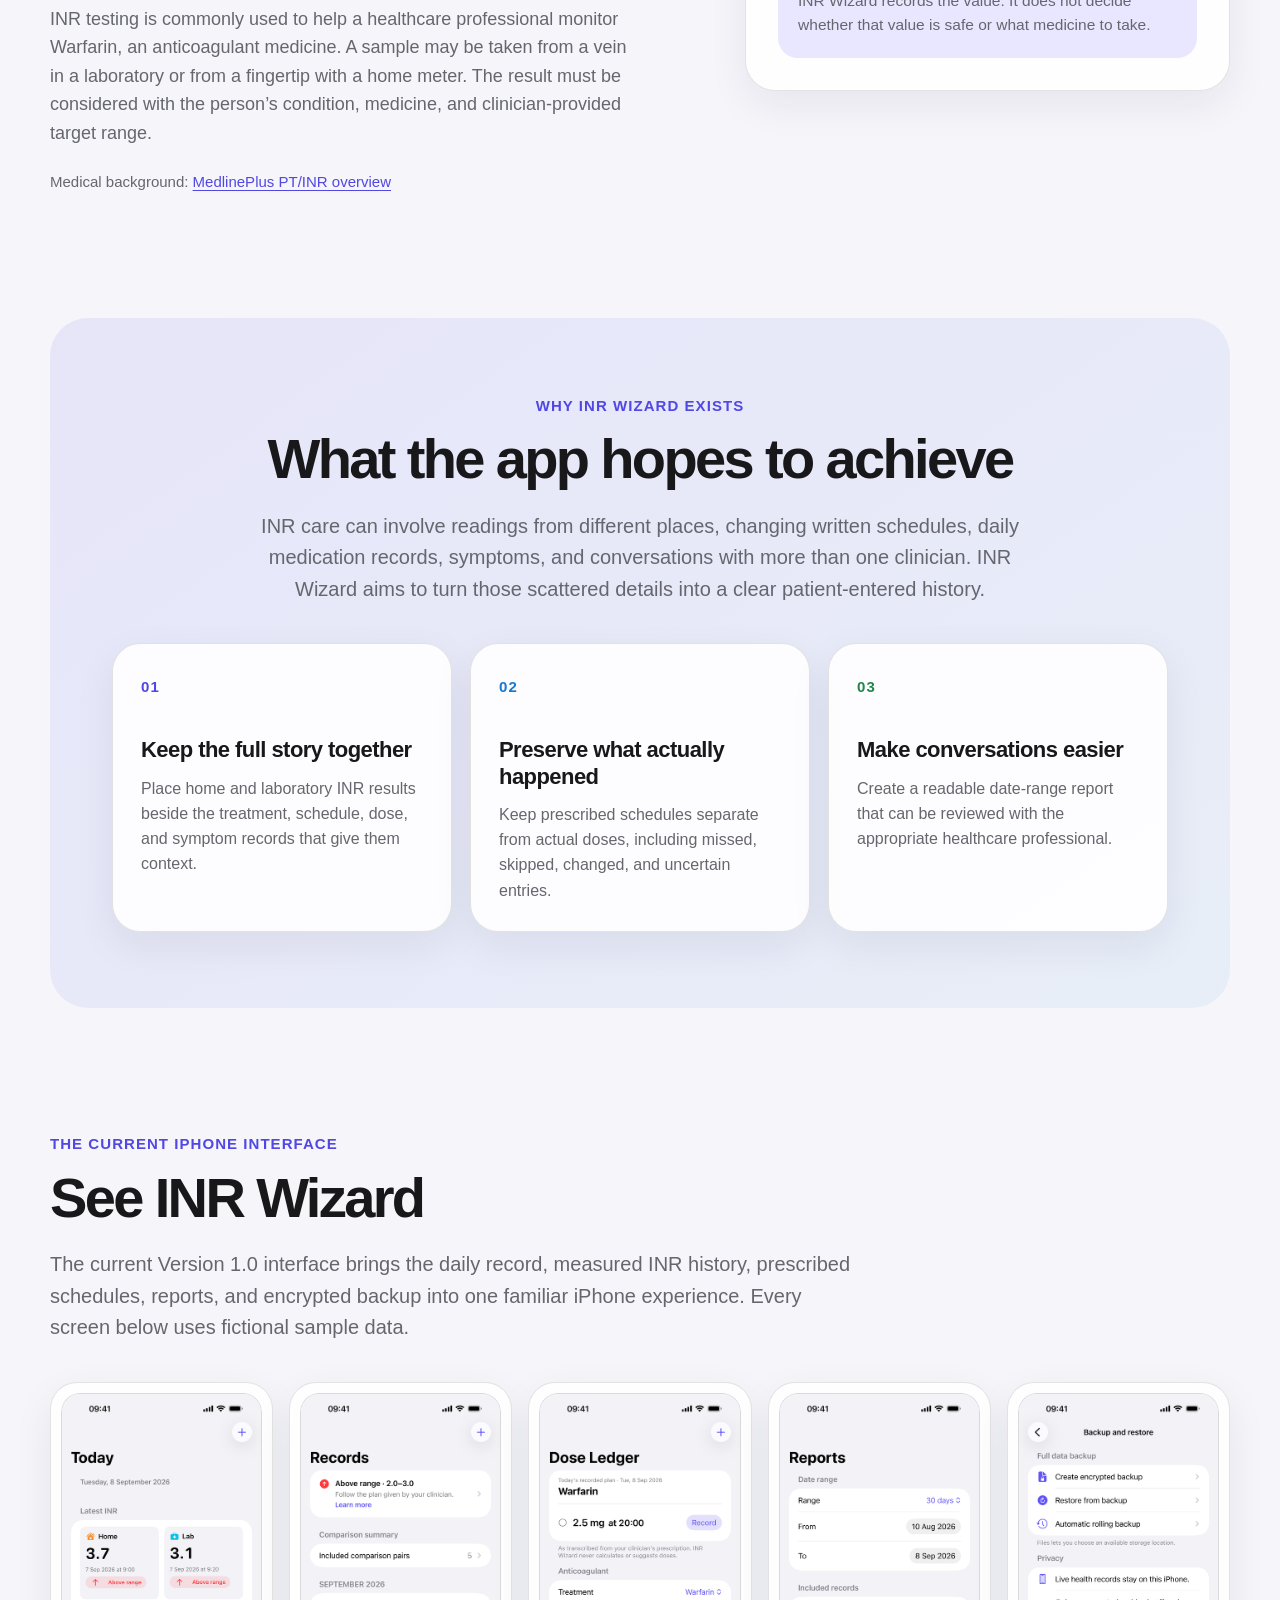
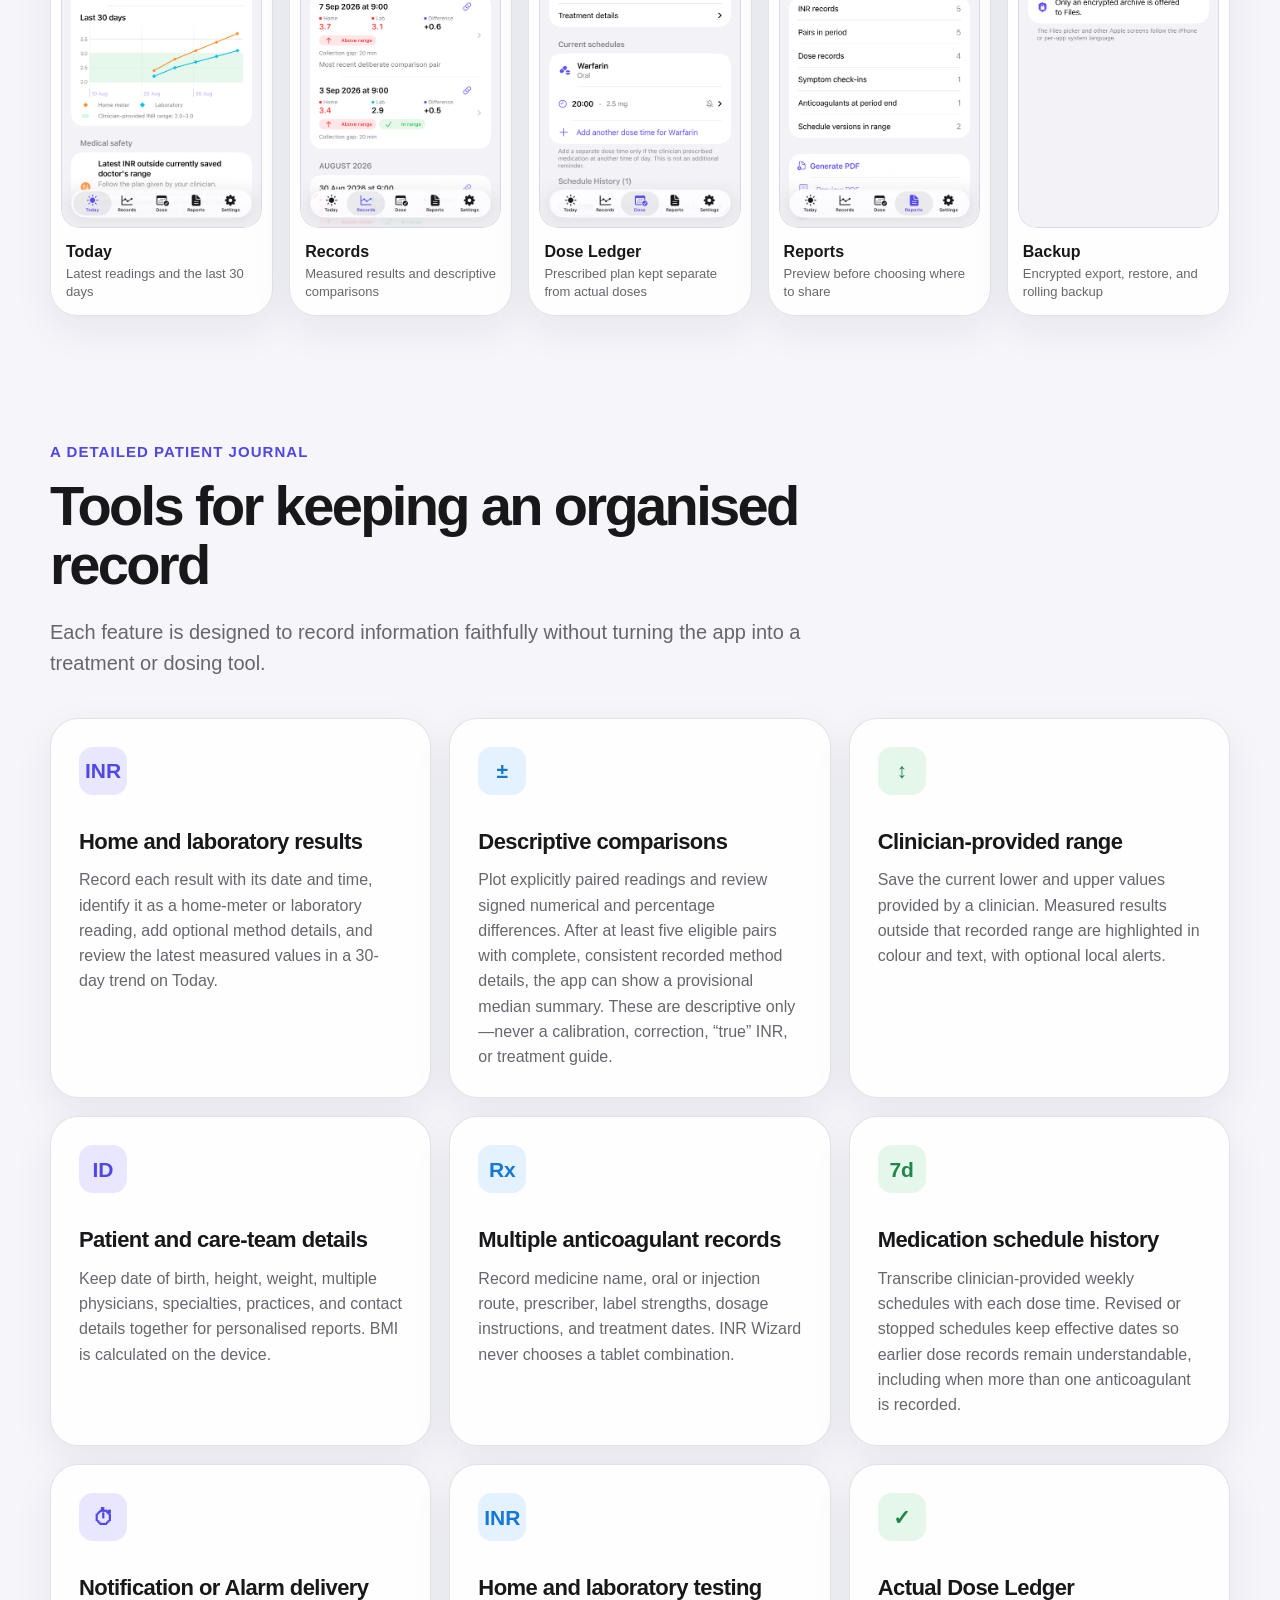
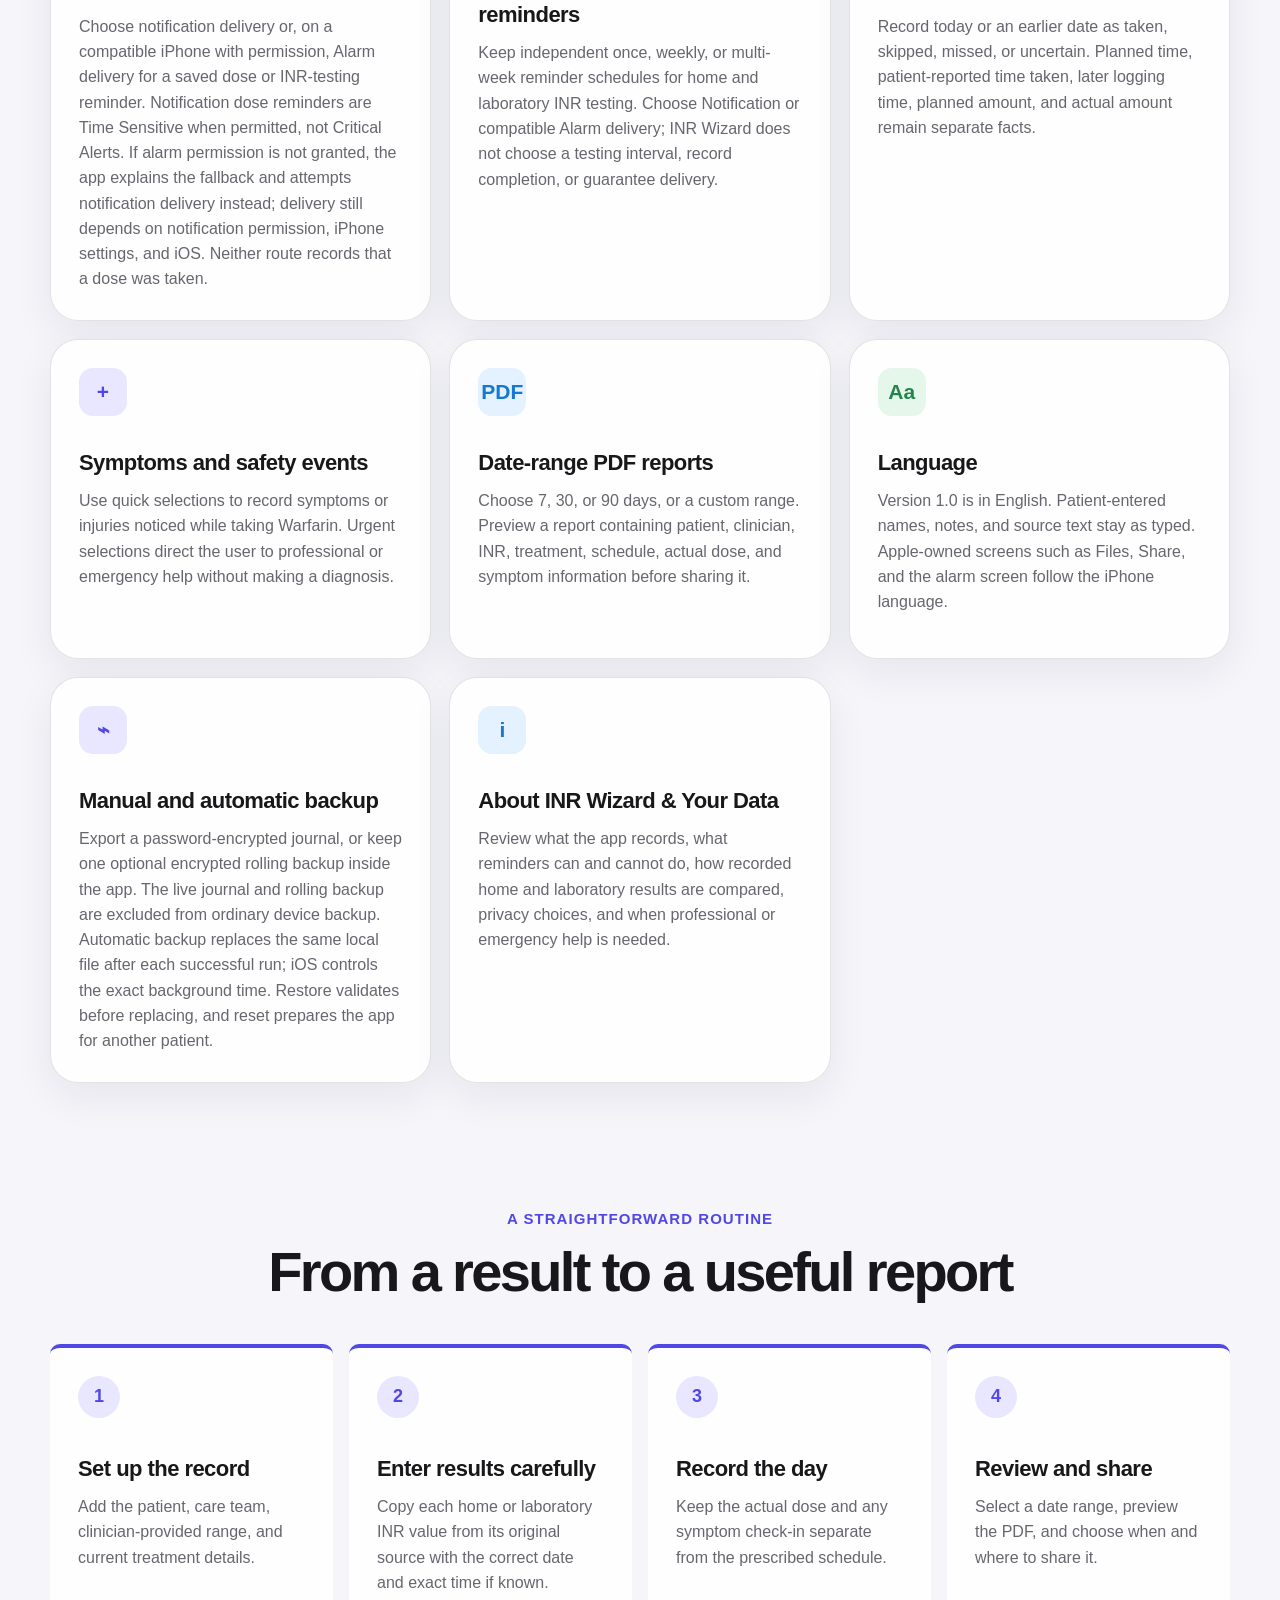
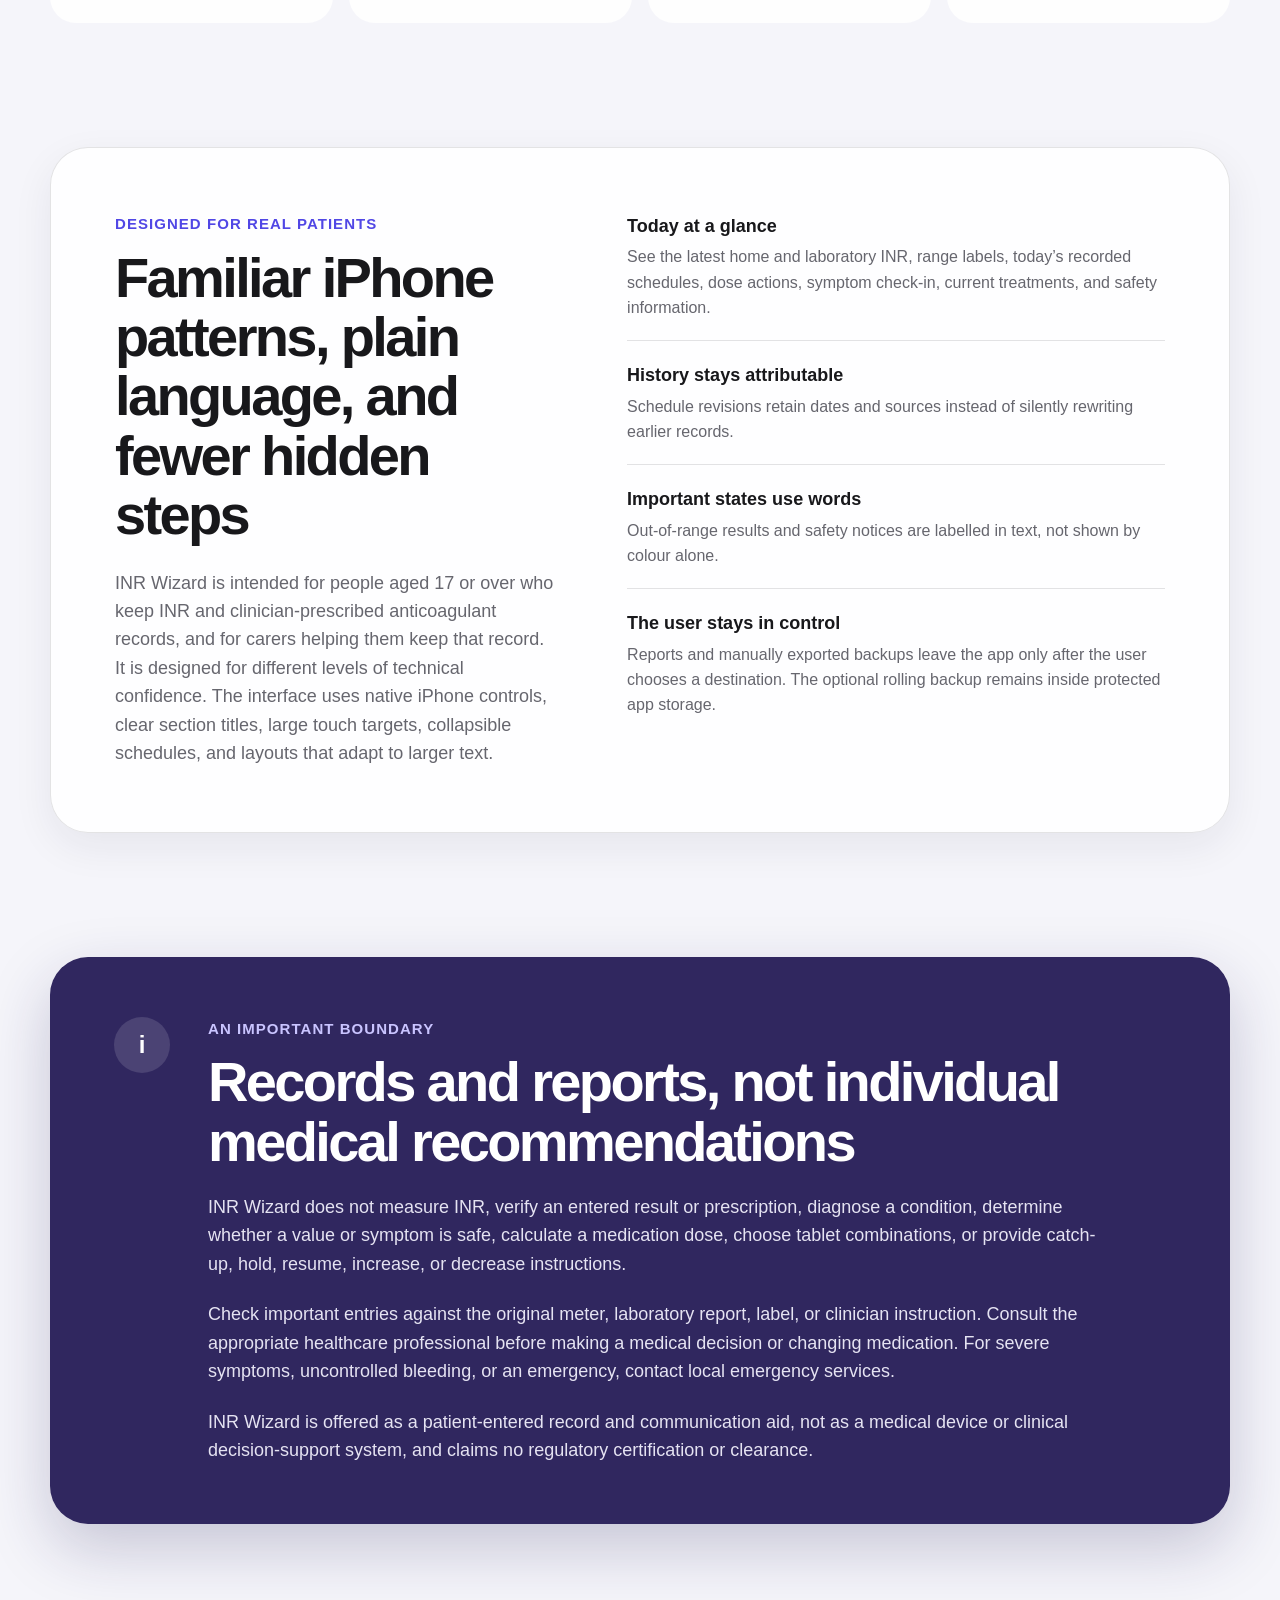
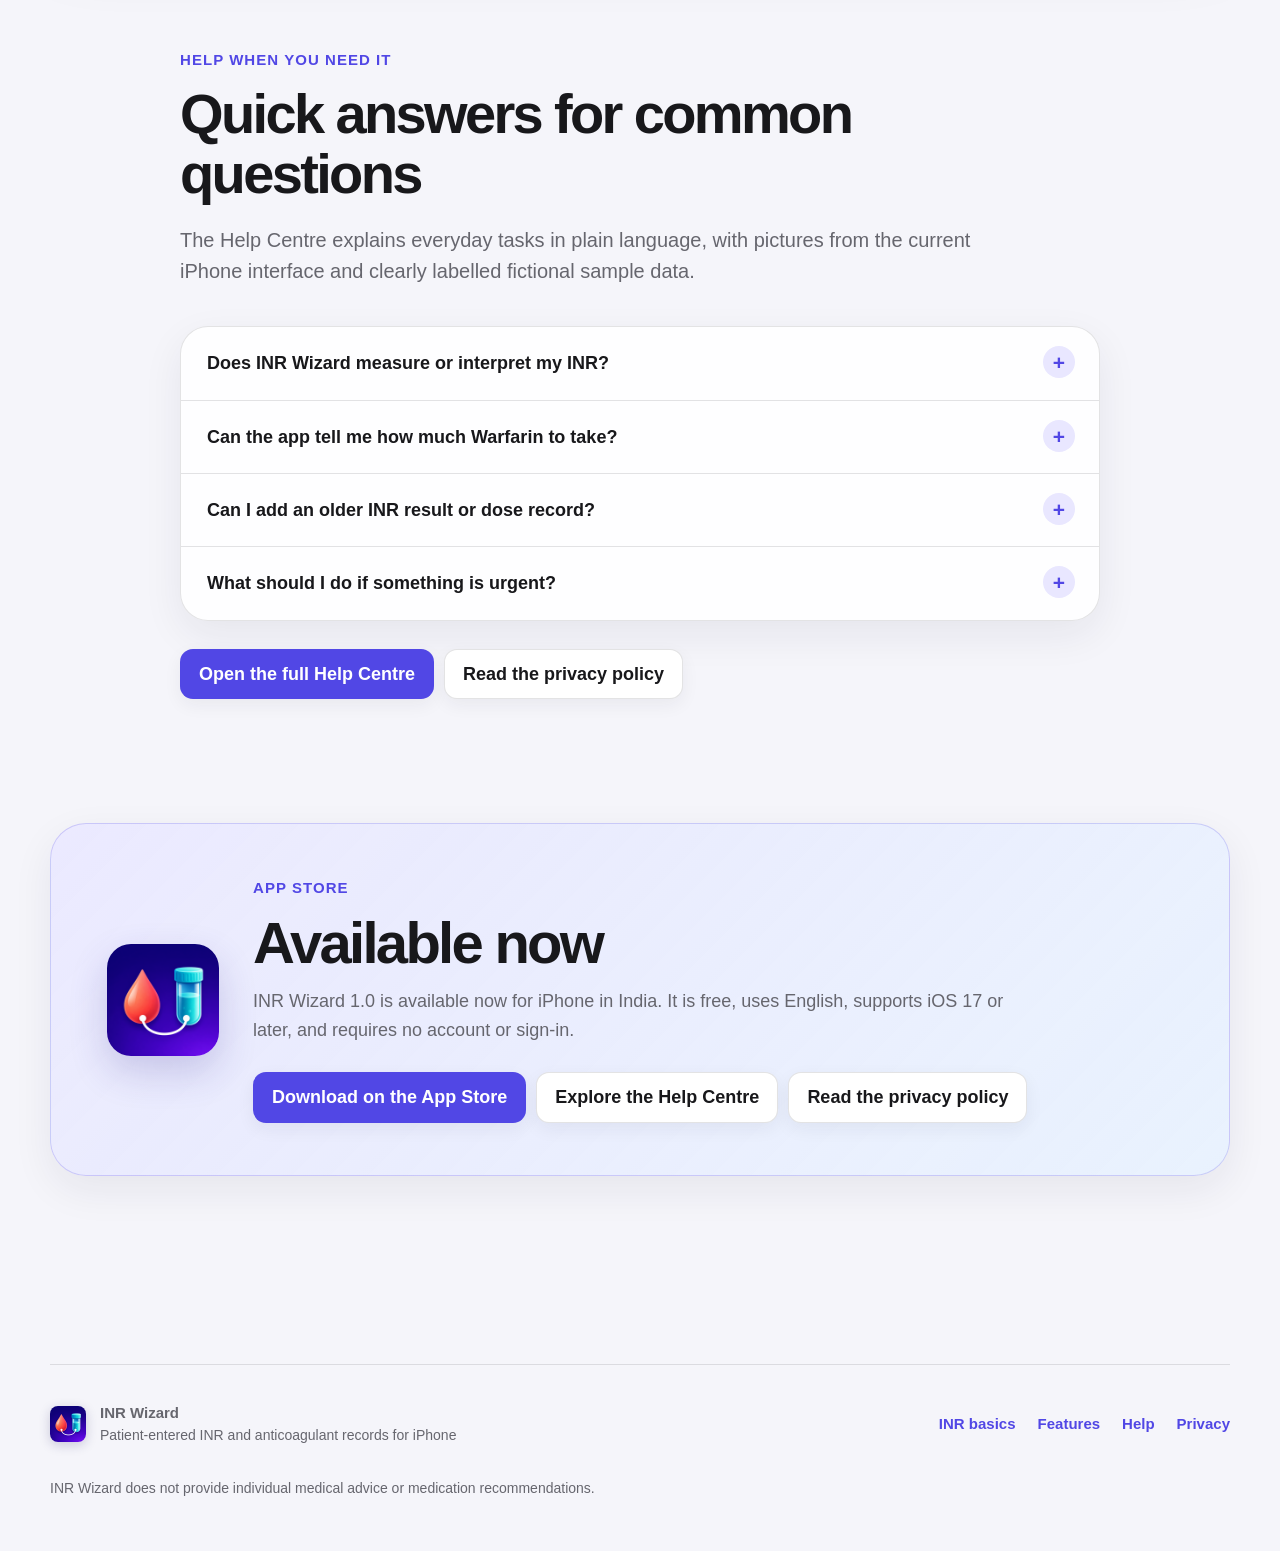
==== commit 73204025: "Align website with live App Store facts" ====
--- a/index.html
+++ b/index.html
@@ -51,7 +51,7 @@
           </p>
           <div class="policy-meta" role="group" aria-label="App details">
             <span>Version 1.0</span>
-            <span>Ages 16+</span>
+            <span>App Store rating 17+</span>
             <span>English</span>
           </div>
           <a class="store-placeholder store-link" href="https://apps.apple.com/in/app/inr-wizard/id6806624188" aria-labelledby="store-placeholder-title" aria-describedby="store-placeholder-details">
@@ -320,7 +320,7 @@
           <p class="section-kicker">Designed for real patients</p>
           <h2 id="people-title">Familiar iPhone patterns, plain language, and fewer hidden steps</h2>
           <p>
-            INR Wizard is intended for people aged 16 or over who keep INR and clinician-prescribed
+            INR Wizard is intended for people aged 17 or over who keep INR and clinician-prescribed
             anticoagulant records, and for carers helping them keep that record. It is designed for
             different levels of technical confidence.
             The interface uses native iPhone controls, clear section titles, large touch targets,
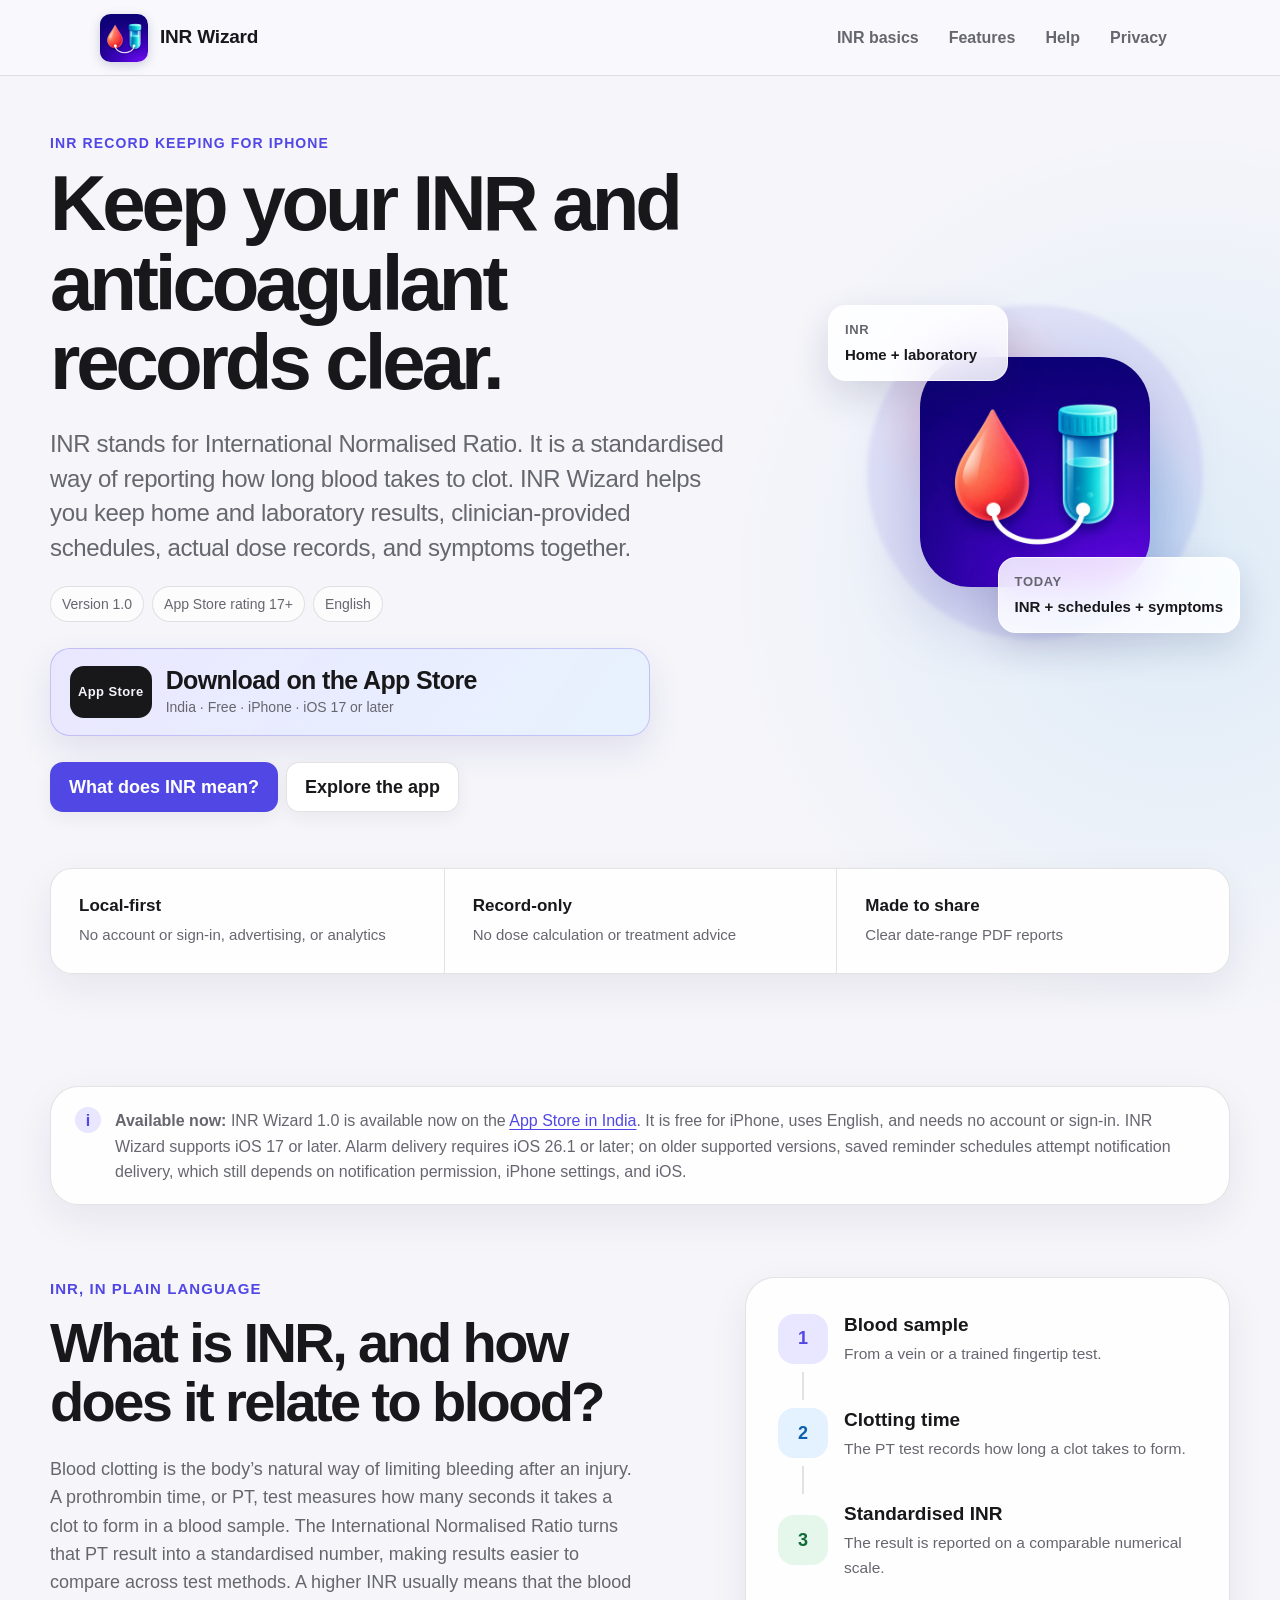
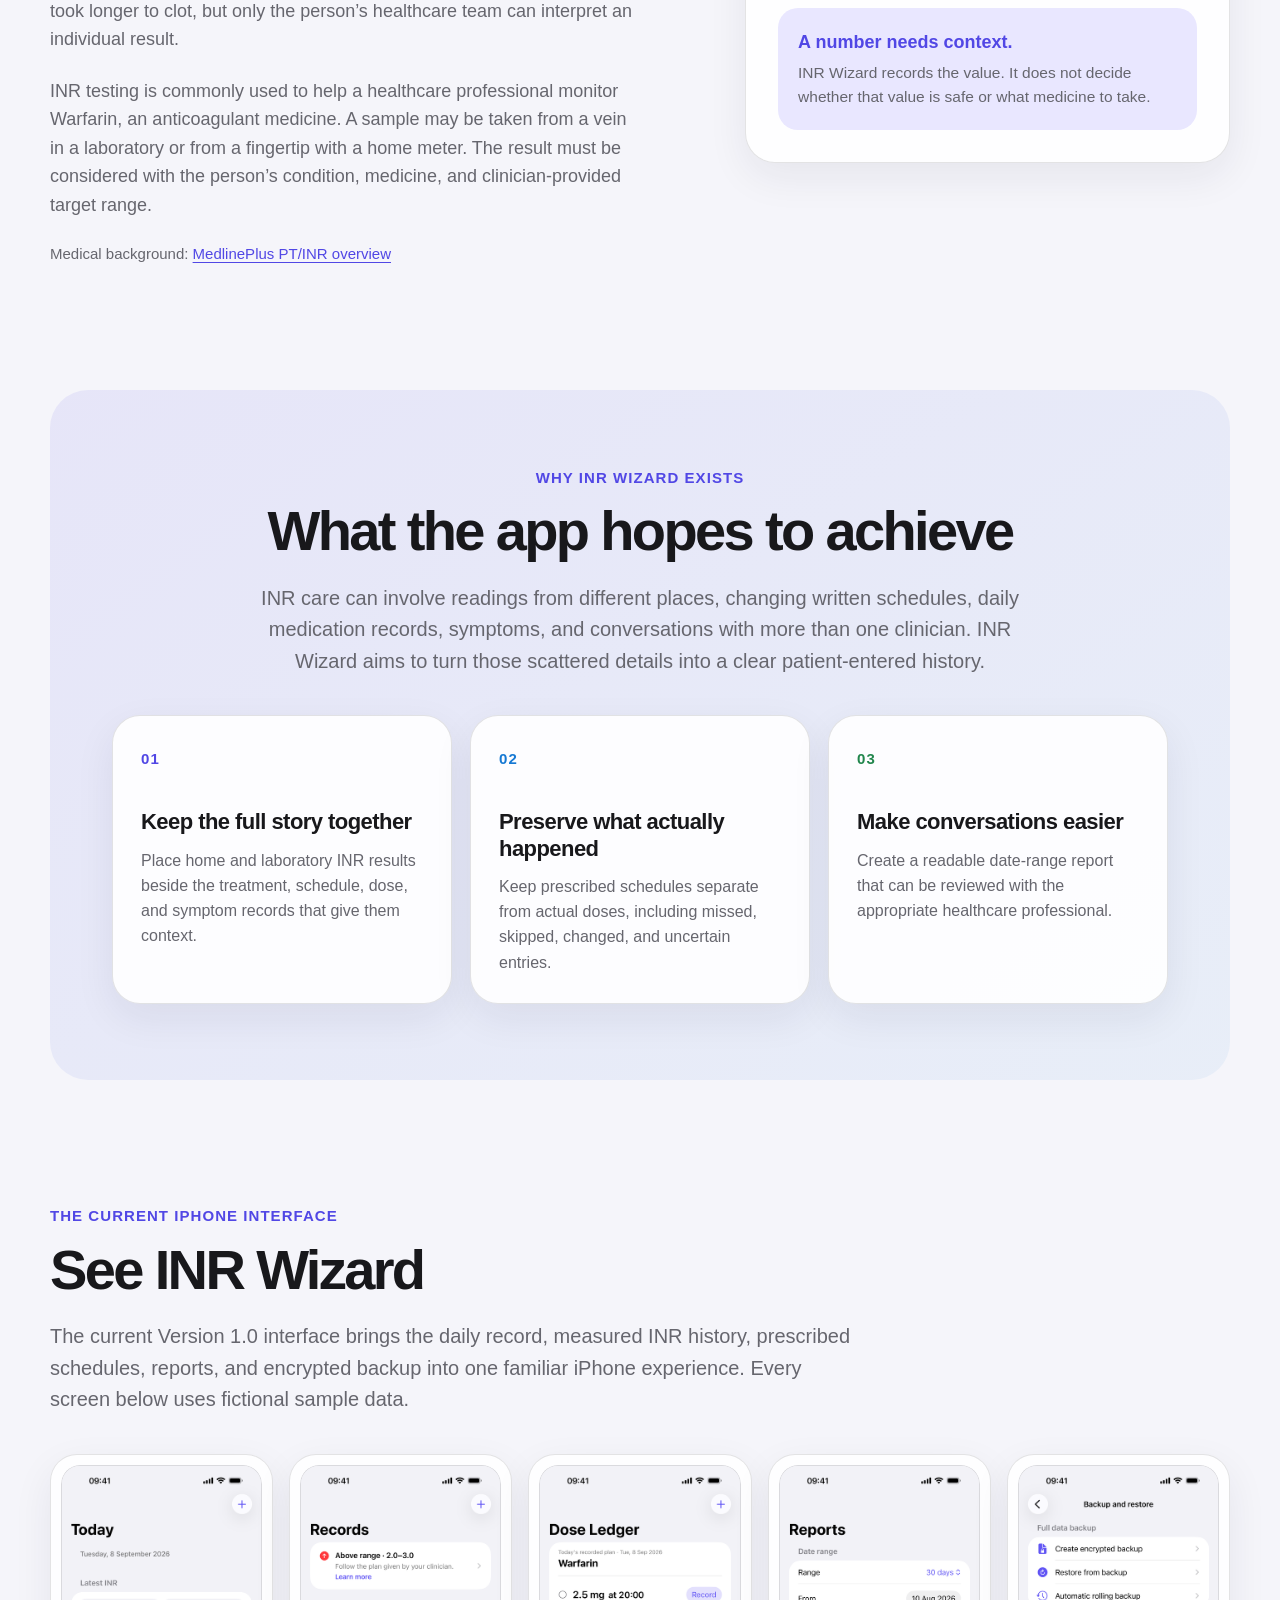
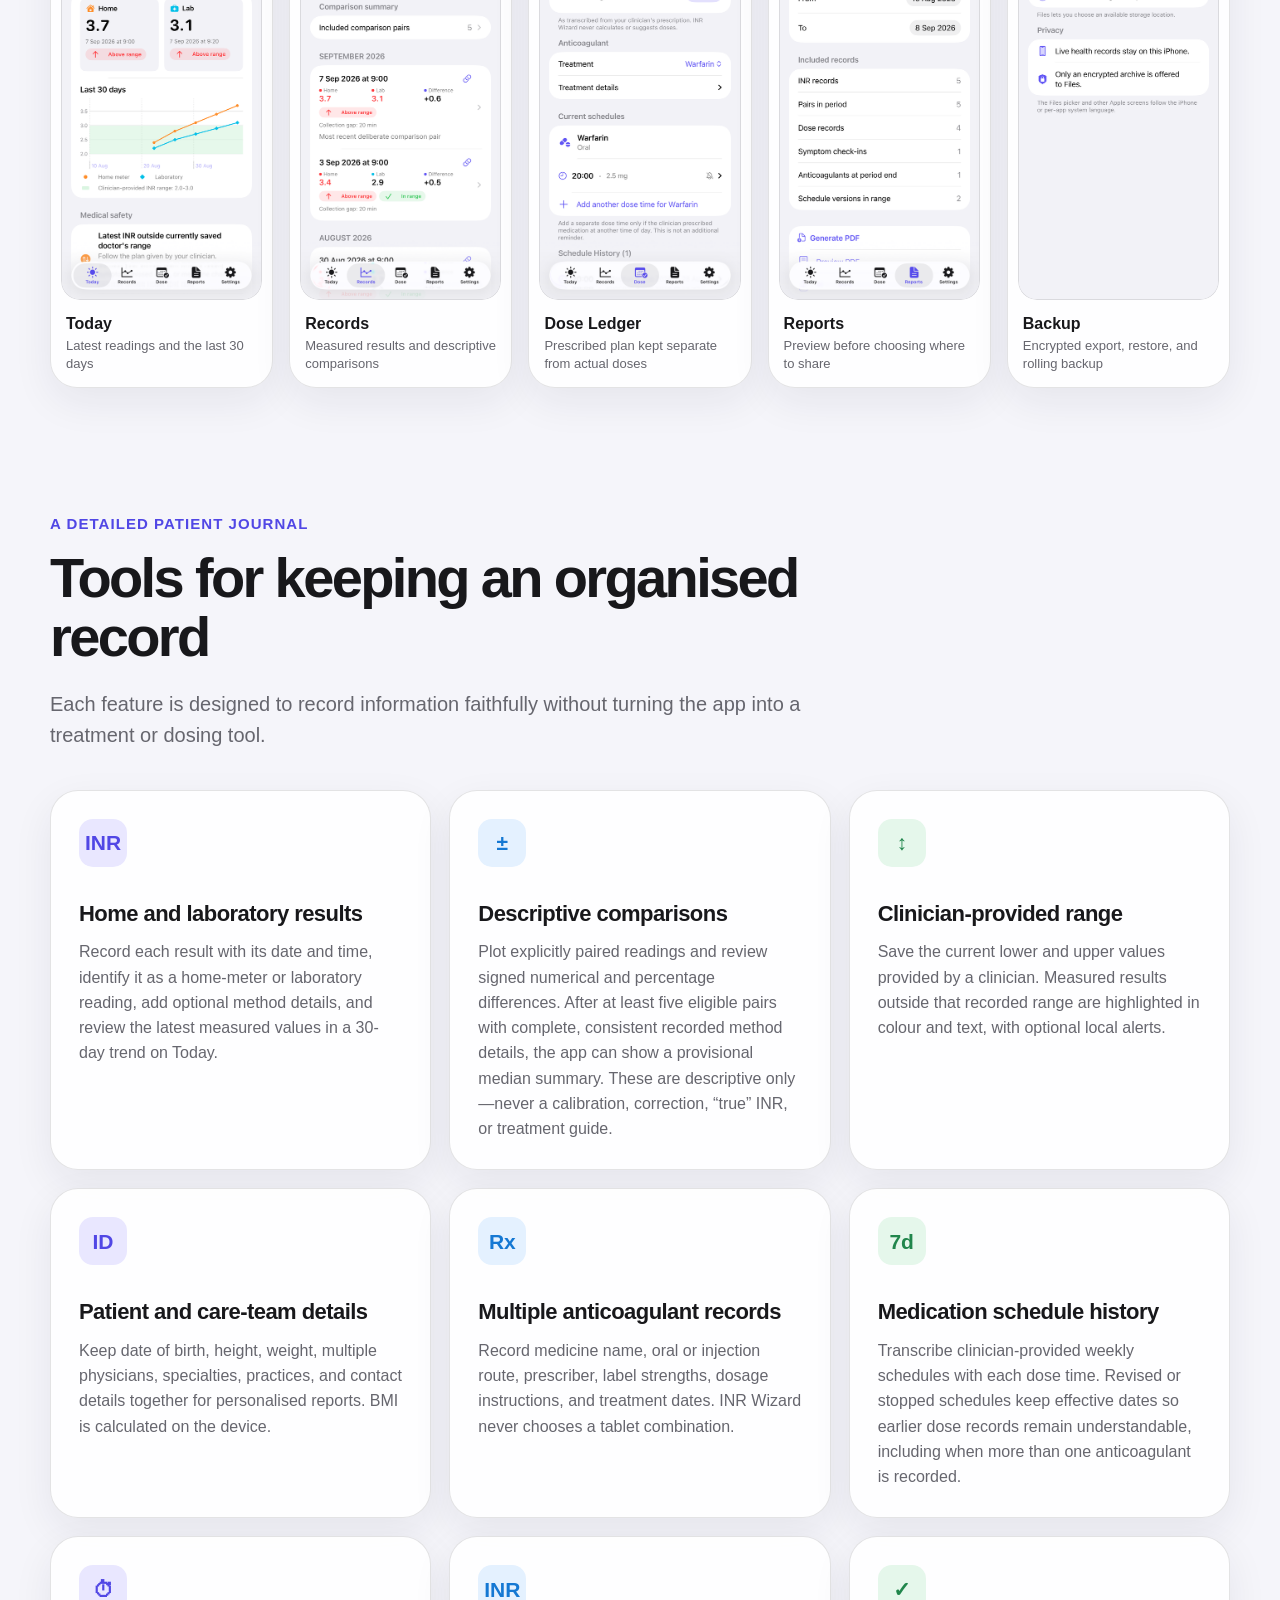
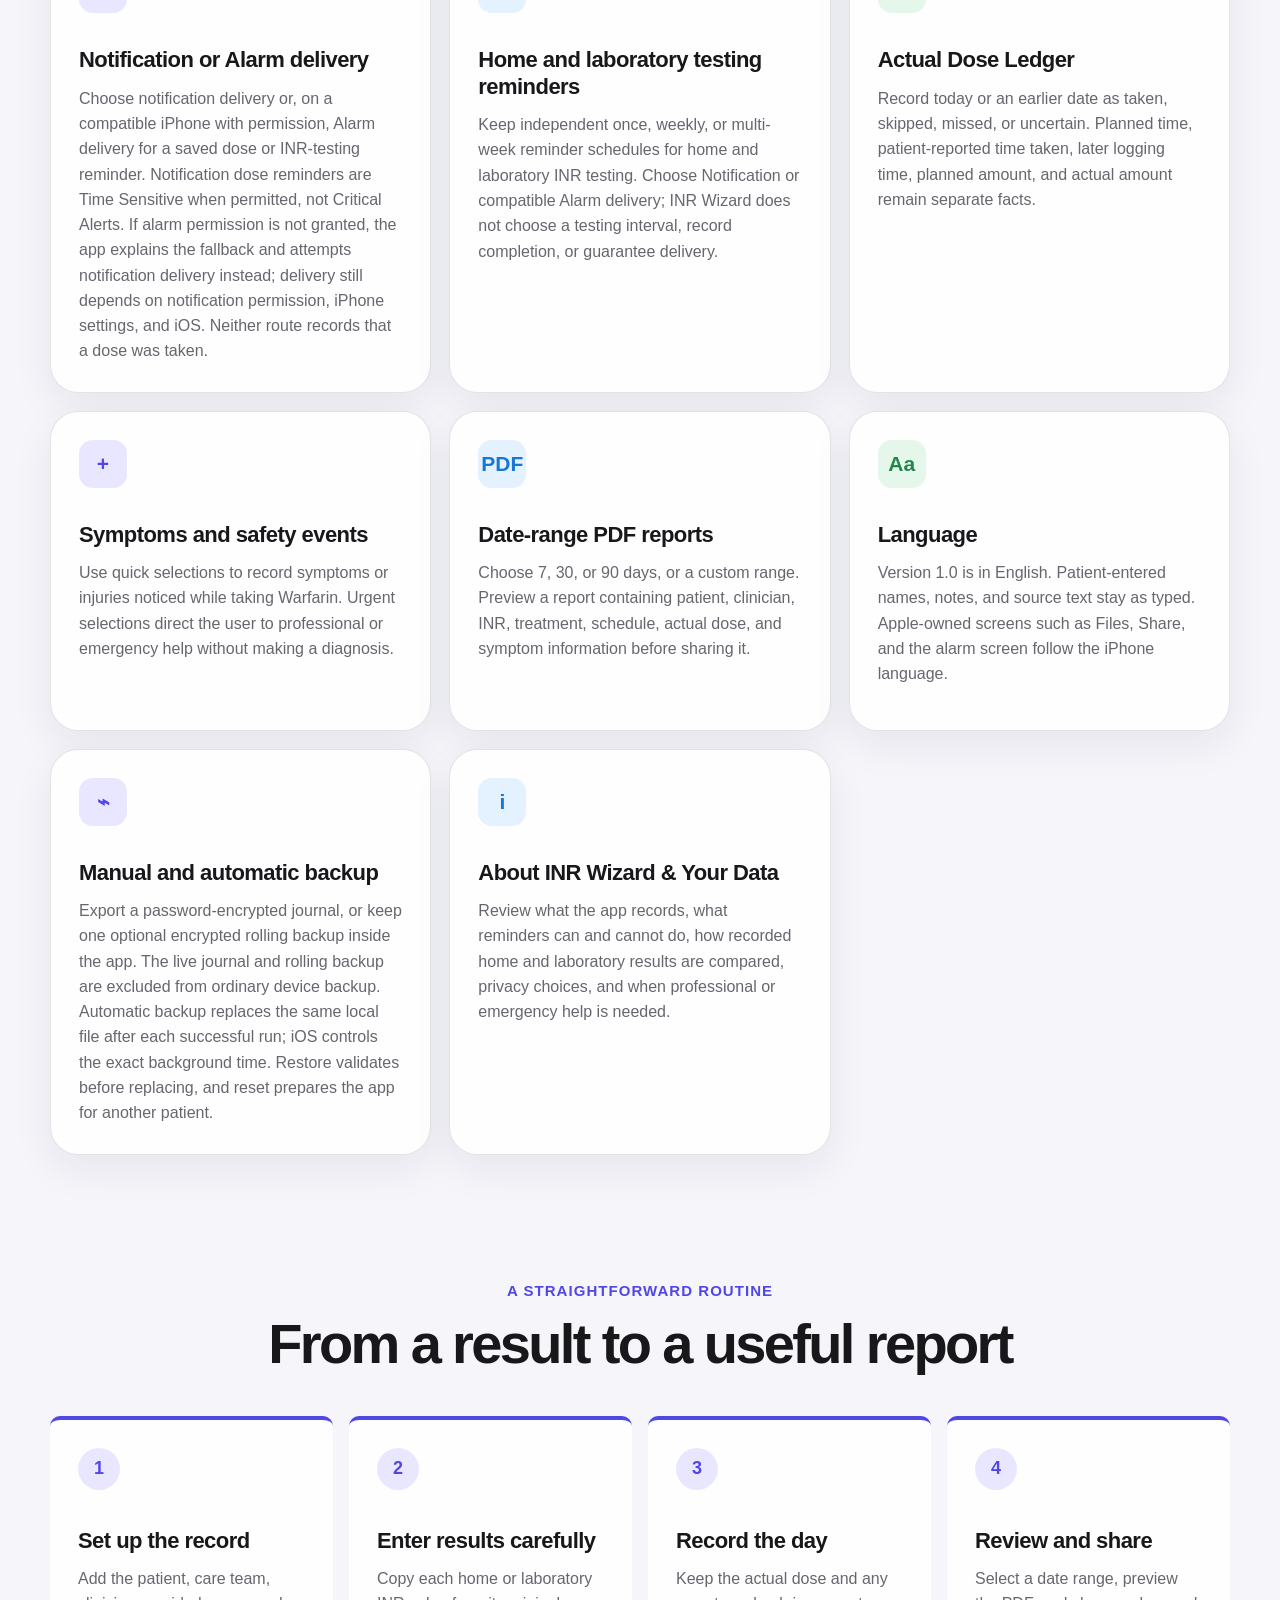
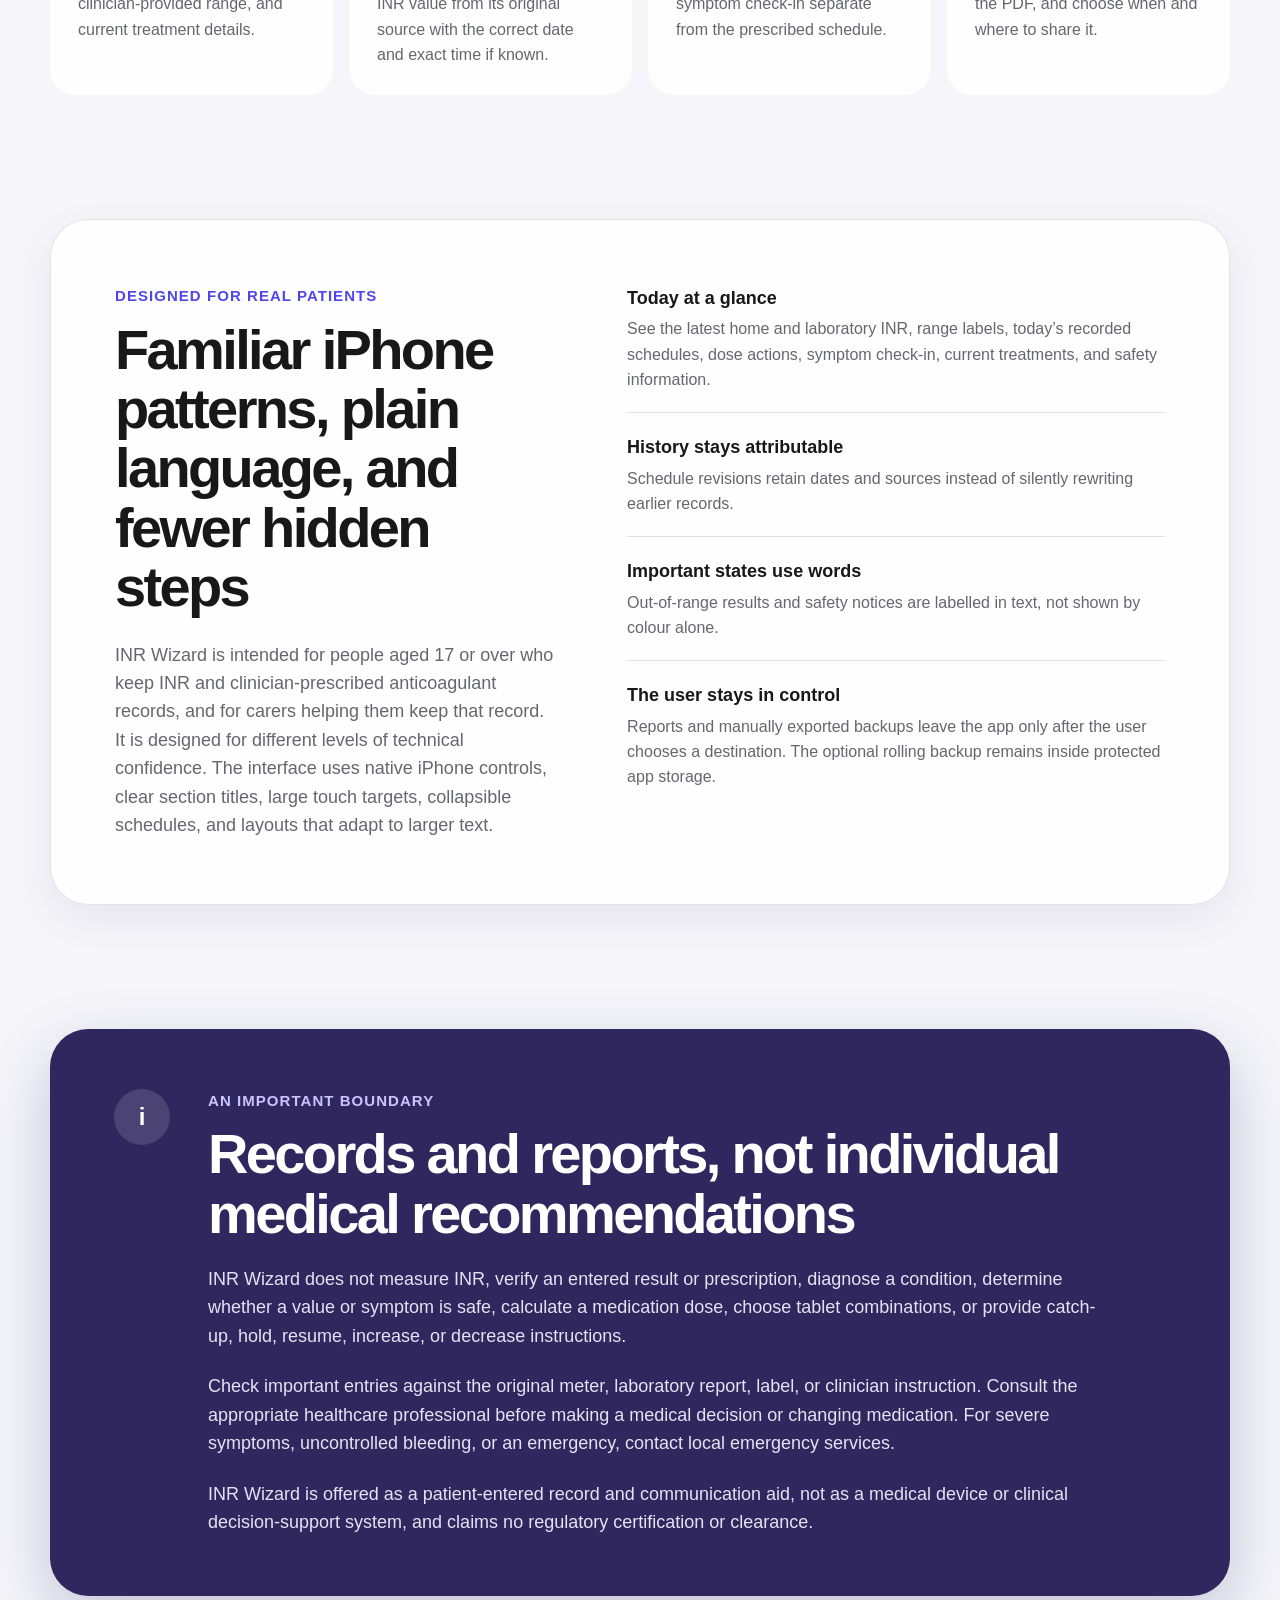
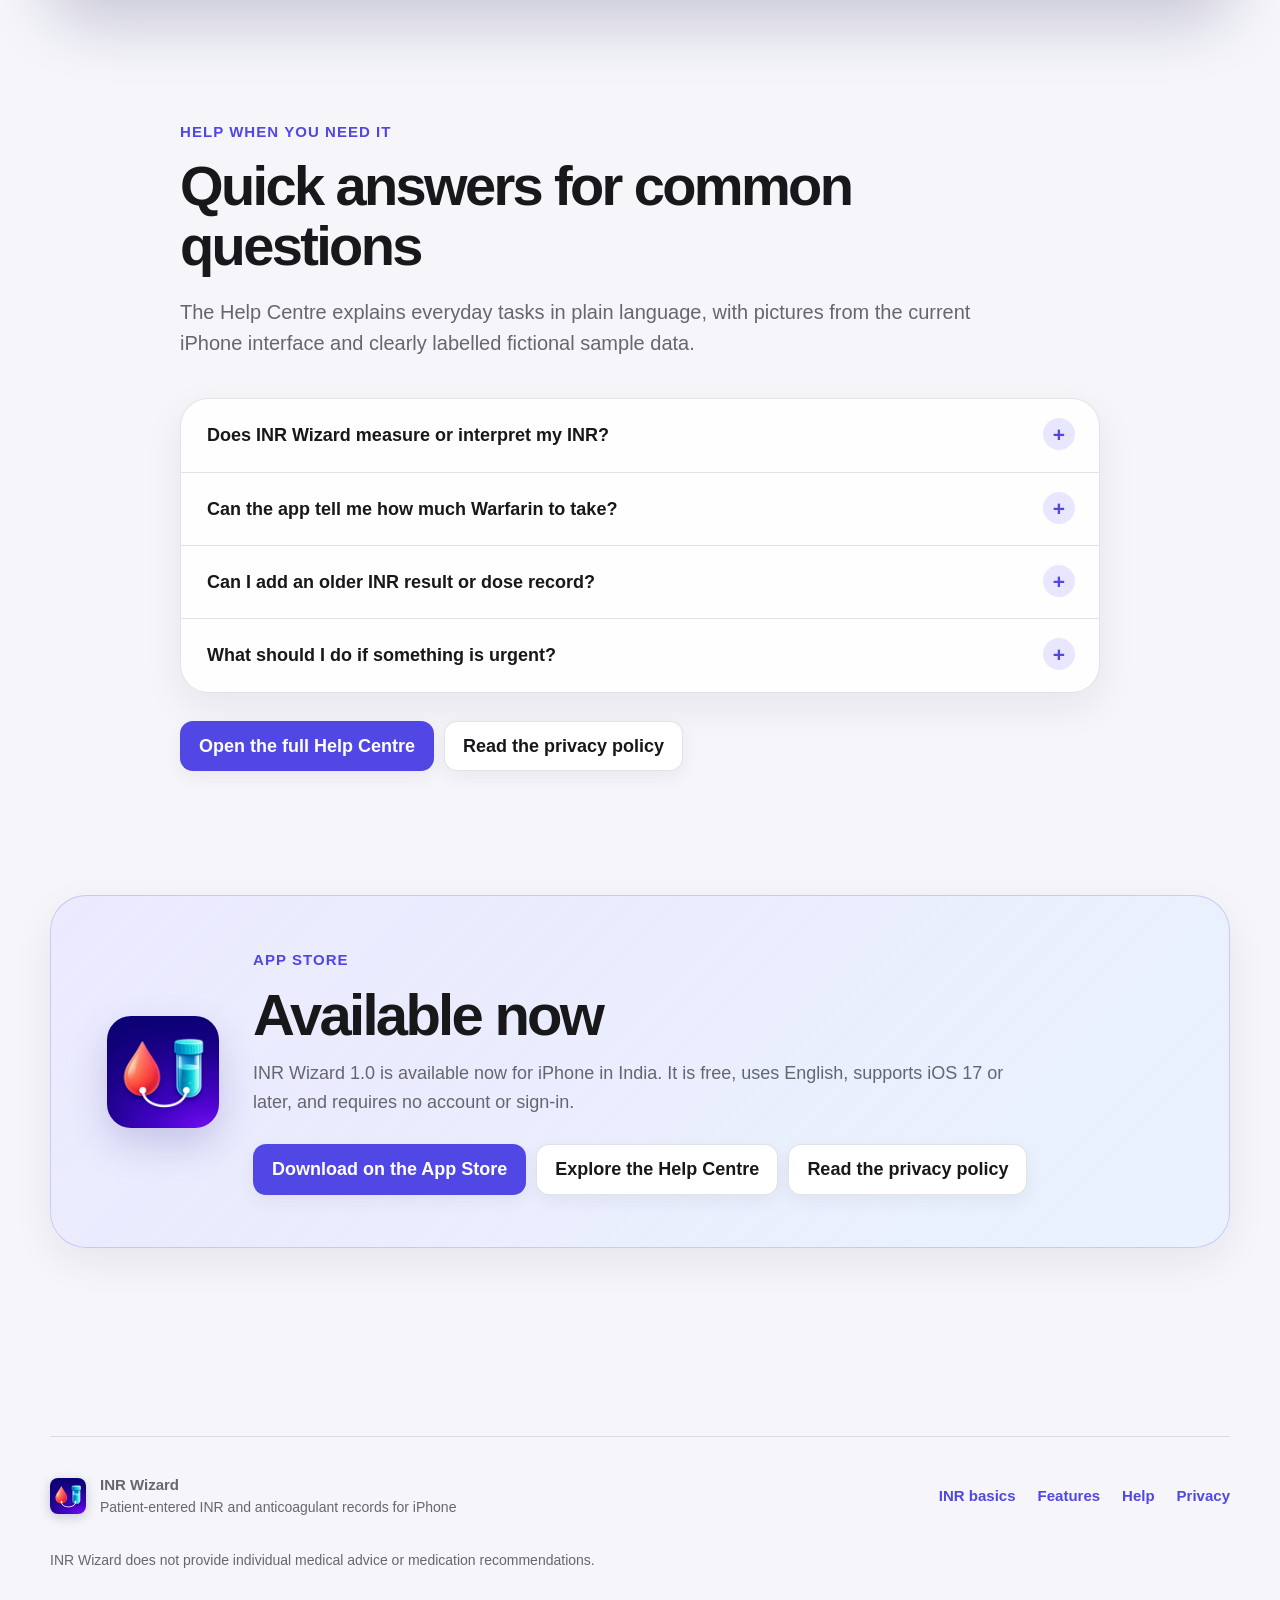
==== commit 0a72326b: "Improve homepage section spacing" ====
--- a/index.html
+++ b/index.html
@@ -10,7 +10,7 @@
     <link rel="canonical" href="https://www.inrwizard.com/">
     <link rel="icon" href="/assets/app-icon-144.png" type="image/png">
     <link rel="apple-touch-icon" href="/assets/app-icon.png">
-    <link rel="stylesheet" href="/assets/styles.css?v=7">
+    <link rel="stylesheet" href="/assets/styles.css?v=8">
     <meta property="og:type" content="website">
     <meta property="og:title" content="INR Wizard · Available now on the App Store in India">
     <meta property="og:description" content="A private iPhone journal for INR results, clinician-provided anticoagulant schedules, actual doses, reminders, symptoms, and reports.">
--- a/assets/styles.css
+++ b/assets/styles.css
@@ -606,6 +606,10 @@
 .marketing-shell {
   width: min(1180px, calc(100% - 48px));
   padding-top: 56px;
+}
+
+.marketing-shell > .notice {
+  margin-bottom: clamp(44px, 6vw, 72px);
 }
 
 .marketing-hero {
